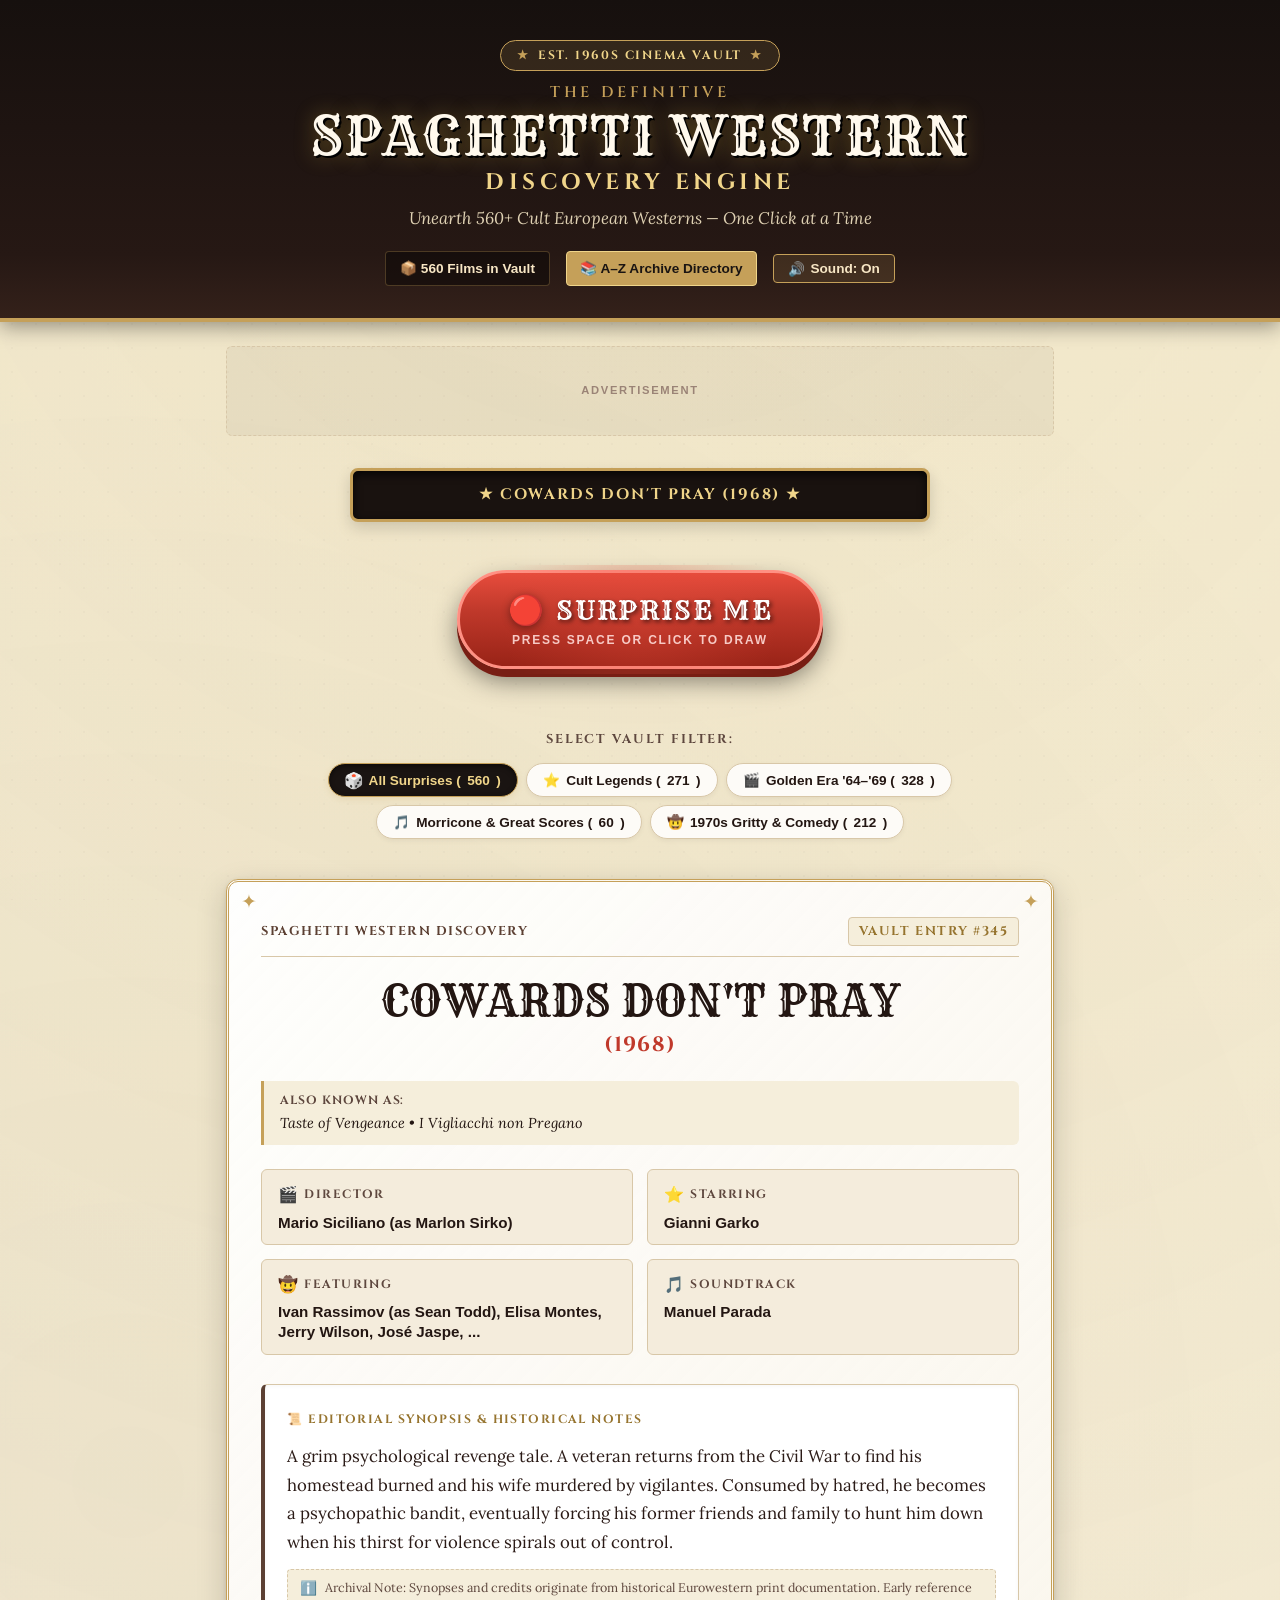
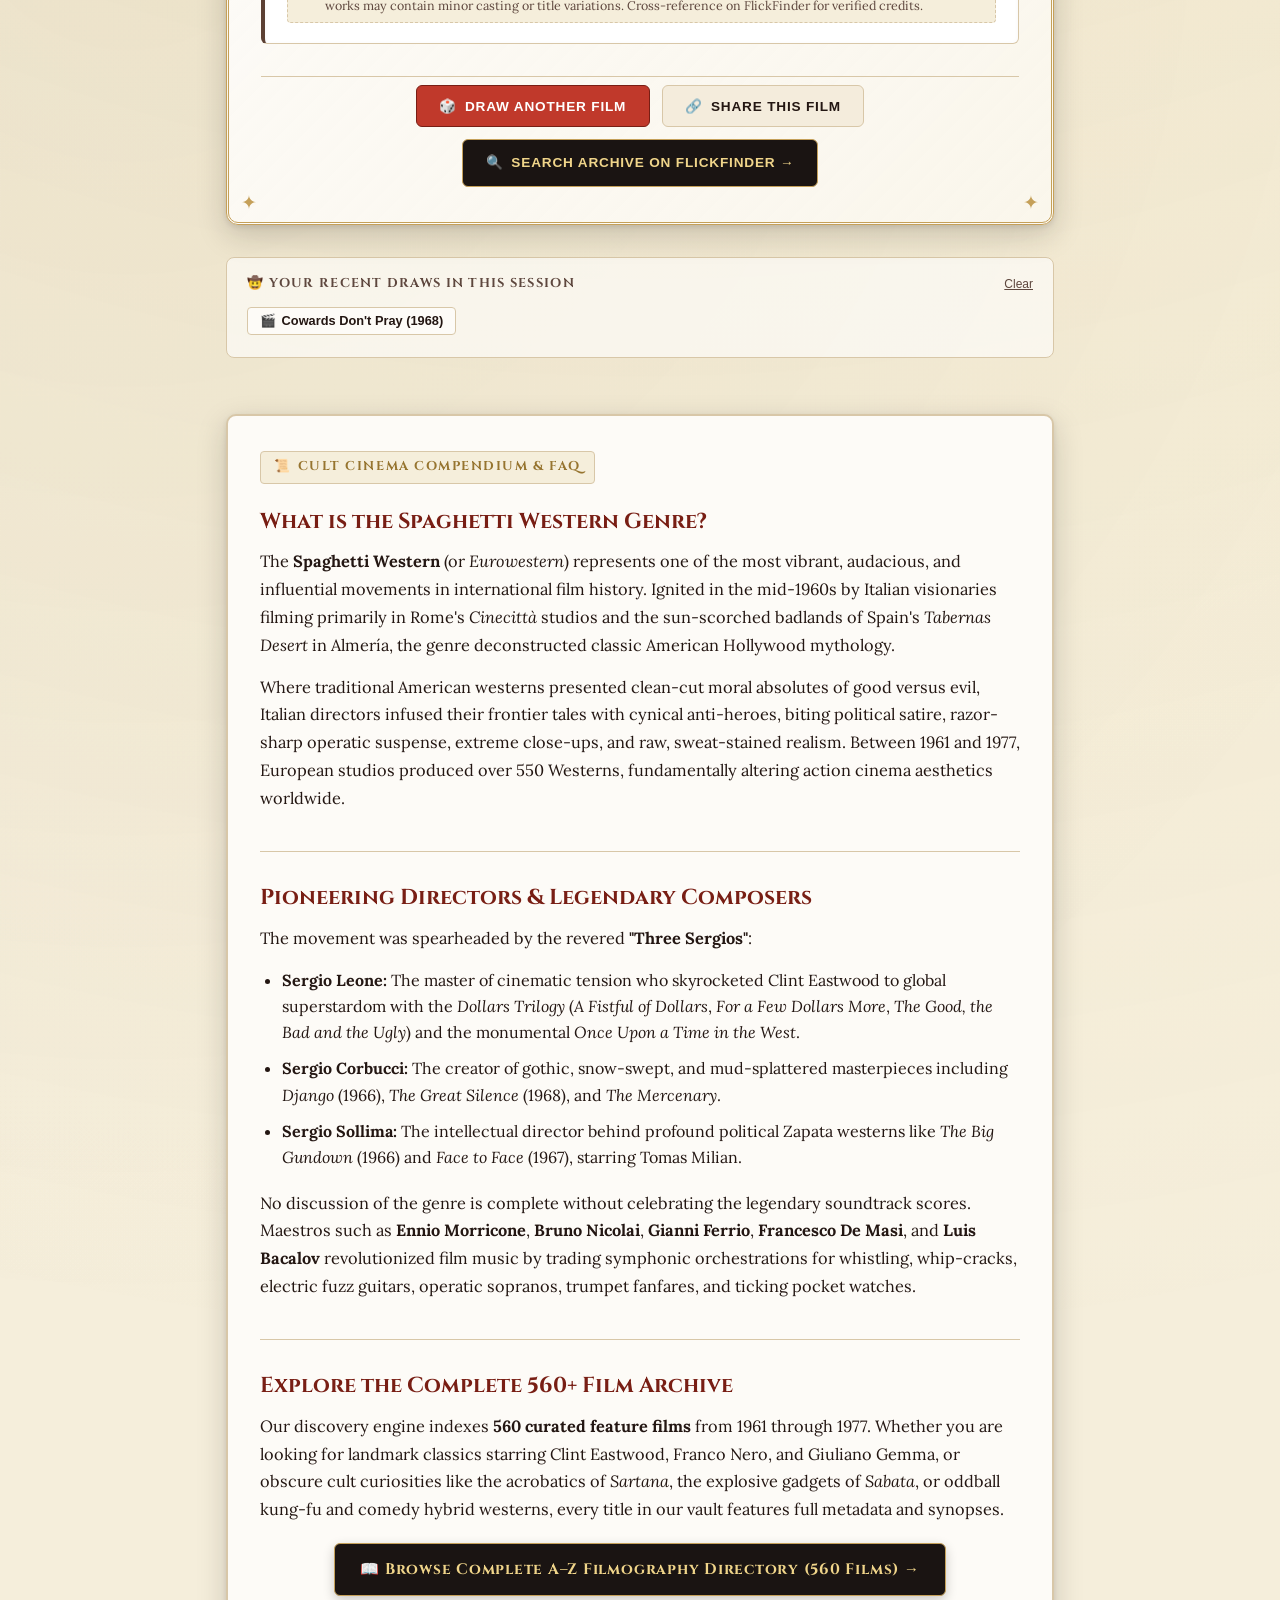
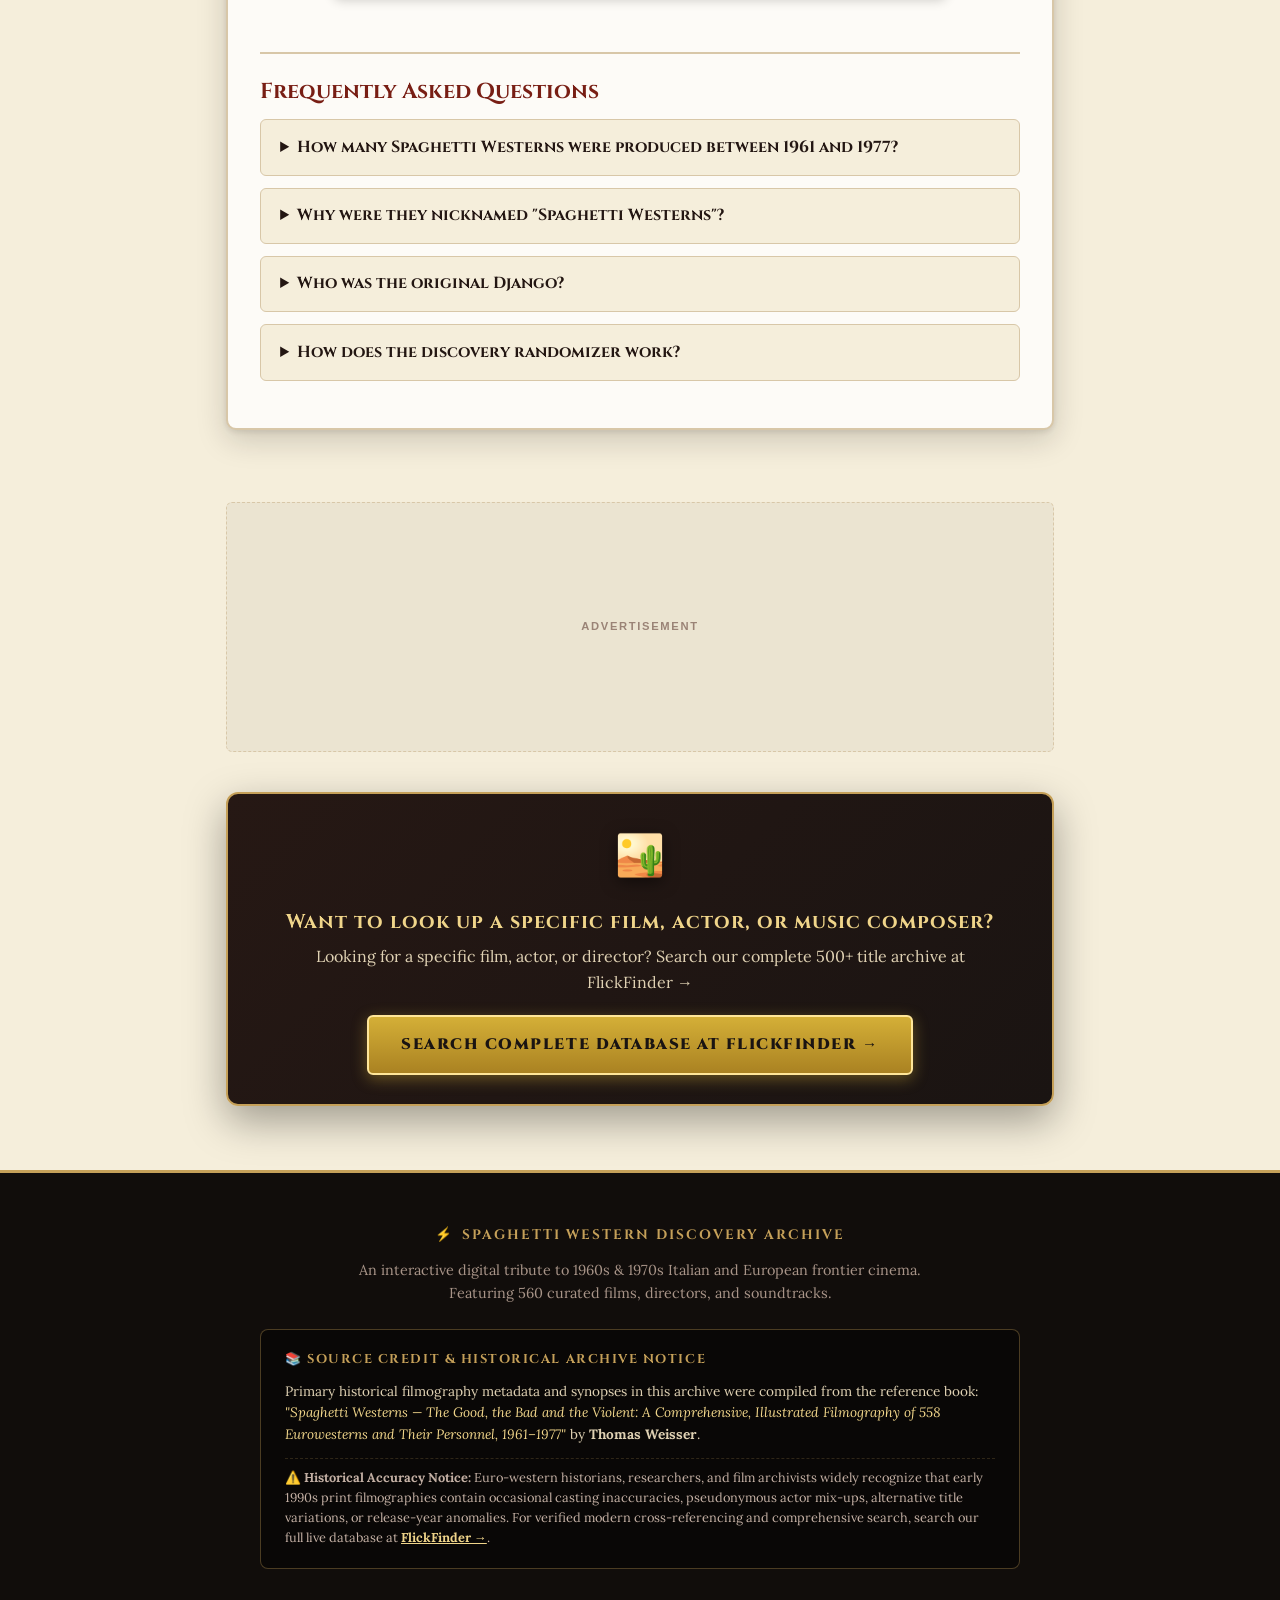
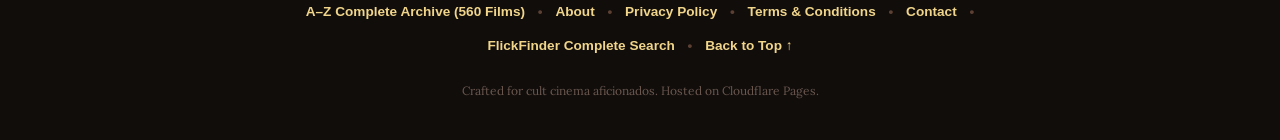
==== index.html @ 11b5a5cf "feat: add Google Analytics (G-N15805MXQL) to all HTML pages" ====
﻿<!DOCTYPE html>
<html lang="en">
<head>
  <!-- Google tag (gtag.js) -->
  <script async src="https://www.googletagmanager.com/gtag/js?id=G-N15805MXQL"></script>
  <script>
    window.dataLayer = window.dataLayer || [];
    function gtag(){dataLayer.push(arguments);}
    gtag('js', new Date());
    gtag('config', 'G-N15805MXQL');
  </script>
  <meta charset="UTF-8">
  <meta name="viewport" content="width=device-width, initial-scale=1.0">
  <title>Spaghetti Western Discovery — 560+ Cult Euro-Westerns (1961–1977)</title>
  <meta name="description" id="meta-desc" content="Discover 560+ cult Spaghetti Westerns with our instant randomizer slot machine. Unearth rare Italian and European frontier cinema gems from the 1960s and 70s.">
  <meta name="keywords" content="Spaghetti Western, Italian Western, Sergio Leone, Ennio Morricone, Franco Nero, Giuliano Gemma, Euro Westerns, Cult Cinema, Film Discovery, Clint Eastwood, Western Movie Randomizer">
  <meta name="theme-color" content="#1a1412">
  <link rel="canonical" id="meta-canonical" href="https://spaghetti-westerns.softcoverbooks.co.za/">

  <!-- OpenGraph / Facebook -->
  <meta property="og:type" content="website">
  <meta property="og:url" id="og-url" content="https://spaghetti-westerns.softcoverbooks.co.za/">
  <meta property="og:title" id="og-title" content="Spaghetti Western Discovery — 560+ Cult Euro-Westerns">
  <meta property="og:description" id="og-desc" content="Unearth 560+ Cult European Westerns — One Click at a Time. Instant discovery slot machine for 1960s and 70s Italian frontier cinema.">
  <meta property="og:image" content="https://spaghetti-westerns.softcoverbooks.co.za/1.jpg">

  <!-- Twitter Card -->
  <meta name="twitter:card" content="summary_large_image">
  <meta name="twitter:title" id="tw-title" content="Spaghetti Western Discovery — 560+ Cult Euro-Westerns">
  <meta name="twitter:description" id="tw-desc" content="Unearth 560+ Cult European Westerns — One Click at a Time. Instant discovery slot machine for 1960s and 70s Italian frontier cinema.">
  <meta name="twitter:image" content="https://spaghetti-westerns.softcoverbooks.co.za/1.jpg">

  <!-- Google Fonts Preconnect & Optimized Loading -->
  <link rel="preconnect" href="https://fonts.googleapis.com">
  <link rel="preconnect" href="https://fonts.gstatic.com" crossorigin>
  <link href="https://fonts.googleapis.com/css2?family=Cinzel:wght@600;700;900&family=Lora:ital,wght@0,400;0,600;1,400&family=Rye&display=swap" rel="stylesheet">

  <link rel="stylesheet" href="style.css">

  <!-- Schema.org WebSite & WebApplication Structured Data -->
  <script type="application/ld+json">
  {
    "@context": "https://schema.org",
    "@graph": [
      {
        "@type": "WebSite",
        "@id": "https://spaghetti-westerns.softcoverbooks.co.za/#website",
        "url": "https://spaghetti-westerns.softcoverbooks.co.za/",
        "name": "Spaghetti Western Discovery",
        "description": "The definitive interactive discovery engine and filmography for 560+ European Spaghetti Western films produced between 1961 and 1977.",
        "inLanguage": "en-US"
      },
      {
        "@type": "WebApplication",
        "@id": "https://spaghetti-westerns.softcoverbooks.co.za/#webapp",
        "name": "Spaghetti Western Discovery Engine",
        "url": "https://spaghetti-westerns.softcoverbooks.co.za/",
        "applicationCategory": "EntertainmentApplication",
        "operatingSystem": "All",
        "description": "Random film discovery engine for 560+ Italian and European Spaghetti Westerns with full metadata, trivia, and deep-linking."
      },
      {
        "@type": "FAQPage",
        "@id": "https://spaghetti-westerns.softcoverbooks.co.za/#faq",
        "mainEntity": [
          {
            "@type": "Question",
            "name": "What is the Spaghetti Western film genre?",
            "acceptedAnswer": {
              "@type": "Answer",
              "text": "The Spaghetti Western is a broad subgenre of Western films that emerged in the mid-1960s, predominantly produced and directed by Italian filmmakers and often co-produced with Spain, West Germany, and France. Filmed in locations like the Tabernas Desert in Almería, Spain, and Rome's Cinecittà studios, they are known for operatic violence, moral ambiguity, cynical anti-heroes, extreme close-ups, and iconic musical scores by composers such as Ennio Morricone."
            }
          },
          {
            "@type": "Question",
            "name": "How many Spaghetti Westerns were made between 1961 and 1977?",
            "acceptedAnswer": {
              "@type": "Answer",
              "text": "Over 550 feature-length European Westerns were produced during the golden era between 1961 and the late 1970s. Our archive meticulously indexes 560 of these cult titles with release years, alternative international titles, directors, lead stars, and soundtrack composers."
            }
          },
          {
            "@type": "Question",
            "name": "Who was the original Django?",
            "acceptedAnswer": {
              "@type": "Answer",
              "text": "The original Django was portrayed by Italian actor Franco Nero in Sergio Corbucci's landmark 1966 film 'Django'. The character became an international sensation, inspiring over 30 unofficial sequels and imitators throughout European cinema."
            }
          },
          {
            "@type": "Question",
            "name": "How does the Spaghetti Western discovery randomizer work?",
            "acceptedAnswer": {
              "@type": "Answer",
              "text": "Clicking the 'Surprise Me' button triggers a fast client-side slot-machine randomizer that selects a film from our curated 560-title database. Every draw updates the URL with a unique parameter (e.g., ?film=django-1966) allowing users to bookmark, share, and deep-link directly to any film."
            }
          }
        ]
      }
    ]
  }
  </script>

  <!-- Dynamic Movie Schema Placeholder -->
  <script type="application/ld+json" id="movie-schema">
  {
    "@context": "https://schema.org",
    "@type": "Movie",
    "name": "Spaghetti Western Discovery",
    "description": "Random film discovery engine for 560+ Italian and European Spaghetti Westerns."
  }
  </script>
</head>
<body>
  <div class="dust-overlay" aria-hidden="true"></div>

  <!-- Header Container -->
  <header class="site-header">
    <div class="header-inner">
      <div class="header-badge">
        <span class="badge-star">★</span>
        <span class="badge-text">EST. 1960s CINEMA VAULT</span>
        <span class="badge-star">★</span>
      </div>
      <h1 class="site-title">
        <span class="title-sub">THE DEFINITIVE</span>
        <span class="title-main">SPAGHETTI WESTERN</span>
        <span class="title-accent">DISCOVERY ENGINE</span>
      </h1>
      <p class="site-tagline">Unearth 560+ Cult European Westerns — One Click at a Time</p>
      
      <div class="header-controls">
        <span class="vault-counter" id="vault-count-badge">📦 560 Films in Vault</span>
        <a href="archive.html" class="header-archive-link" title="Browse full A-Z directory">📚 A–Z Archive Directory</a>
        <button type="button" class="sound-toggle-btn" id="sound-btn" aria-label="Toggle sound effects">
          <span id="sound-icon">🔊</span> <span id="sound-text">Sound: On</span>
        </button>
      </div>
    </div>
  </header>

  <!-- Top Ad Slot (CLS Protected) -->
  <div class="ad-slot-container" id="ad-top-container">
    <div class="ad-placeholder" id="ad-top-slot" aria-label="Advertisement Banner">
      <span class="ad-label">ADVERTISEMENT</span>
      <!-- Google AdSense code can be placed here -->
    </div>
  </div>

  <main class="main-content" id="main-app">
    <!-- Centerpiece Draw Machine -->
    <section class="draw-centerpiece" aria-labelledby="draw-heading">
      <h2 id="draw-heading" class="sr-only">Draw a Random Spaghetti Western</h2>

      <div class="slot-machine-hud">
        <div class="hud-ticker-window" id="hud-ticker">
          <div class="ticker-content" id="ticker-text">READY FOR YOUR NEXT DRAW</div>
        </div>
      </div>

      <div class="button-stage">
        <button type="button" class="btn-surprise-me" id="draw-btn" aria-label="Draw a random spaghetti western film">
          <span class="btn-glow" aria-hidden="true"></span>
          <span class="btn-inner">
            <span class="btn-icon">🔴</span>
            <span class="btn-text">SURPRISE ME</span>
          </span>
          <span class="btn-subtext">Press SPACE or Click to Draw</span>
        </button>
      </div>

      <!-- Filter Pills -->
      <div class="filters-container" role="radiogroup" aria-label="Discovery Filters">
        <span class="filters-label">SELECT VAULT FILTER:</span>
        <div class="filter-pills">
          <button type="button" class="filter-pill active" data-filter="all" role="radio" aria-checked="true">
            <span class="pill-icon">🎲</span> All Surprises (<span id="count-all">560</span>)
          </button>
          <button type="button" class="filter-pill" data-filter="cult_icons" role="radio" aria-checked="false">
            <span class="pill-icon">⭐</span> Cult Legends (<span id="count-cult">210</span>)
          </button>
          <button type="button" class="filter-pill" data-filter="golden_era" role="radio" aria-checked="false">
            <span class="pill-icon">🎬</span> Golden Era '64–'69 (<span id="count-golden">340</span>)
          </button>
          <button type="button" class="filter-pill" data-filter="morricone" role="radio" aria-checked="false">
            <span class="pill-icon">🎵</span> Morricone &amp; Great Scores (<span id="count-music">85</span>)
          </button>
          <button type="button" class="filter-pill" data-filter="seventies" role="radio" aria-checked="false">
            <span class="pill-icon">🤠</span> 1970s Gritty &amp; Comedy (<span id="count-seventies">210</span>)
          </button>
        </div>
      </div>
    </section>

    <!-- Film Result Card Display -->
    <section class="result-section" id="result-section" aria-live="polite">
      <article class="western-card" id="film-card">
        <!-- Card Corner Flourishes -->
        <div class="card-ornament top-left" aria-hidden="true">✦</div>
        <div class="card-ornament top-right" aria-hidden="true">✦</div>
        <div class="card-ornament bottom-left" aria-hidden="true">✦</div>
        <div class="card-ornament bottom-right" aria-hidden="true">✦</div>

        <!-- Card Header Badge -->
        <div class="card-header-bar">
          <span class="card-tag">SPAGHETTI WESTERN DISCOVERY</span>
          <span class="card-film-number" id="film-vault-number">VAULT ENTRY #---</span>
        </div>

        <!-- Title & Year -->
        <div class="card-title-block">
          <h3 class="film-title" id="film-title">Loading Vault Title...</h3>
          <span class="film-year" id="film-year">(----)</span>
        </div>

        <!-- Alternative Titles -->
        <div class="alt-titles-wrapper" id="alt-titles-box">
          <span class="alt-titles-label">Also Known As:</span>
          <p class="alt-titles-text" id="film-alt-titles">—</p>
        </div>

        <!-- Key Personnel 4-Box Grid -->
        <div class="personnel-grid">
          <div class="personnel-card">
            <div class="personnel-header">
              <span class="personnel-icon">🎬</span>
              <span class="personnel-role">DIRECTOR</span>
            </div>
            <div class="personnel-name" id="film-director">—</div>
          </div>

          <div class="personnel-card">
            <div class="personnel-header">
              <span class="personnel-icon">⭐</span>
              <span class="personnel-role">STARRING</span>
            </div>
            <div class="personnel-name" id="film-star">—</div>
          </div>

          <div class="personnel-card">
            <div class="personnel-header">
              <span class="personnel-icon">🤠</span>
              <span class="personnel-role">FEATURING</span>
            </div>
            <div class="personnel-name" id="film-costars">—</div>
          </div>

          <div class="personnel-card">
            <div class="personnel-header">
              <span class="personnel-icon">🎵</span>
              <span class="personnel-role">SOUNDTRACK</span>
            </div>
            <div class="personnel-name" id="film-music">—</div>
          </div>
        </div>

        <!-- Editorial Synopsis Box -->
        <div class="synopsis-box">
          <div class="synopsis-header">
            <span class="synopsis-badge">📜 EDITORIAL SYNOPSIS &amp; HISTORICAL NOTES</span>
          </div>
          <p class="synopsis-content" id="film-synopsis">
            Click the red "Surprise Me" button above or press Space to randomly select and review a Spaghetti Western from our 560+ title archive.
          </p>
          <div class="synopsis-disclaimer">
            <span class="disclaimer-icon">ℹ️</span>
            <span class="disclaimer-text">Archival Note: Synopses and credits originate from historical Eurowestern print documentation. Early reference works may contain minor casting or title variations. Cross-reference on FlickFinder for verified credits.</span>
          </div>
        </div>

        <!-- Card Actions -->
        <div class="card-actions">
          <button type="button" class="btn-card-action btn-draw-again" id="card-draw-btn">
            <span>🎲</span> DRAW ANOTHER FILM
          </button>
          <button type="button" class="btn-card-action btn-share" id="share-btn">
            <span>🔗</span> SHARE THIS FILM
          </button>
          <a href="https://flickfuture.com/flickfinder" target="_blank" rel="noopener noreferrer" class="btn-card-action btn-search-more" id="flickfinder-card-link">
            <span>🔍</span> SEARCH ARCHIVE ON FLICKFINDER →
          </a>
        </div>
      </article>
    </section>

    <!-- Recent Session Draws History Drawer -->
    <section class="recent-draws-section" id="recent-section">
      <div class="recent-header">
        <h4 class="recent-title">🤠 YOUR RECENT DRAWS IN THIS SESSION</h4>
        <button type="button" class="recent-clear-btn" id="clear-history-btn" title="Clear history">Clear</button>
      </div>
      <div class="recent-scroll-container" id="recent-list">
        <p class="recent-empty">Your drawn films will appear here for quick reference.</p>
      </div>
    </section>

    <!-- Editorial & Educational Deep-Dive Section (AdSense & SEO Rich Content) -->
    <section class="editorial-faq-section" id="editorial-guide">
      <div class="editorial-badge">
        <span>📜</span> CULT CINEMA COMPENDIUM &amp; FAQ
      </div>

      <article class="editorial-block">
        <h2 class="editorial-heading">What is the Spaghetti Western Genre?</h2>
        <p class="editorial-paragraph">
          The <strong>Spaghetti Western</strong> (or <em>Eurowestern</em>) represents one of the most vibrant, audacious, and influential movements in international film history. Ignited in the mid-1960s by Italian visionaries filming primarily in Rome's <em>Cinecittà</em> studios and the sun-scorched badlands of Spain's <em>Tabernas Desert</em> in Almería, the genre deconstructed classic American Hollywood mythology.
        </p>
        <p class="editorial-paragraph">
          Where traditional American westerns presented clean-cut moral absolutes of good versus evil, Italian directors infused their frontier tales with cynical anti-heroes, biting political satire, razor-sharp operatic suspense, extreme close-ups, and raw, sweat-stained realism. Between 1961 and 1977, European studios produced over 550 Westerns, fundamentally altering action cinema aesthetics worldwide.
        </p>
      </article>

      <article class="editorial-block">
        <h2 class="editorial-heading">Pioneering Directors &amp; Legendary Composers</h2>
        <p class="editorial-paragraph">
          The movement was spearheaded by the revered <strong>"Three Sergios"</strong>:
        </p>
        <ul class="editorial-list">
          <li><strong>Sergio Leone:</strong> The master of cinematic tension who skyrocketed Clint Eastwood to global superstardom with the <em>Dollars Trilogy</em> (<em>A Fistful of Dollars</em>, <em>For a Few Dollars More</em>, <em>The Good, the Bad and the Ugly</em>) and the monumental <em>Once Upon a Time in the West</em>.</li>
          <li><strong>Sergio Corbucci:</strong> The creator of gothic, snow-swept, and mud-splattered masterpieces including <em>Django</em> (1966), <em>The Great Silence</em> (1968), and <em>The Mercenary</em>.</li>
          <li><strong>Sergio Sollima:</strong> The intellectual director behind profound political Zapata westerns like <em>The Big Gundown</em> (1966) and <em>Face to Face</em> (1967), starring Tomas Milian.</li>
        </ul>
        <p class="editorial-paragraph">
          No discussion of the genre is complete without celebrating the legendary soundtrack scores. Maestros such as <strong>Ennio Morricone</strong>, <strong>Bruno Nicolai</strong>, <strong>Gianni Ferrio</strong>, <strong>Francesco De Masi</strong>, and <strong>Luis Bacalov</strong> revolutionized film music by trading symphonic orchestrations for whistling, whip-cracks, electric fuzz guitars, operatic sopranos, trumpet fanfares, and ticking pocket watches.
        </p>
      </article>

      <article class="editorial-block">
        <h2 class="editorial-heading">Explore the Complete 560+ Film Archive</h2>
        <p class="editorial-paragraph">
          Our discovery engine indexes <strong>560 curated feature films</strong> from 1961 through 1977. Whether you are looking for landmark classics starring Clint Eastwood, Franco Nero, and Giuliano Gemma, or obscure cult curiosities like the acrobatics of <em>Sartana</em>, the explosive gadgets of <em>Sabata</em>, or oddball kung-fu and comedy hybrid westerns, every title in our vault features full metadata and synopses.
        </p>
        <div class="editorial-cta-box">
          <a href="archive.html" class="editorial-archive-btn">
            📖 Browse Complete A–Z Filmography Directory (560 Films) →
          </a>
        </div>
      </article>

      <!-- Frequently Asked Questions Accordion -->
      <section class="faq-container">
        <h2 class="editorial-heading">Frequently Asked Questions</h2>
        
        <details class="faq-item">
          <summary class="faq-question">How many Spaghetti Westerns were produced between 1961 and 1977?</summary>
          <div class="faq-answer">
            <p>Historians estimate that over 550 European Westerns were produced during the peak boom years. Our database indexes 560 documented titles, covering Italian, Spanish, West German (Karl May series), and French co-productions.</p>
          </div>
        </details>

        <details class="faq-item">
          <summary class="faq-question">Why were they nicknamed "Spaghetti Westerns"?</summary>
          <div class="faq-answer">
            <p>The label was originally coined by American and British film critics in the mid-1960s to describe Westerns financed by Italian production companies and directed by Italian filmmakers. While initially used somewhat pejoratively, it quickly became an affectionate badge of honor denoting high style, unforgettable music, and thrilling frontier action.</p>
          </div>
        </details>

        <details class="faq-item">
          <summary class="faq-question">Who was the original Django?</summary>
          <div class="faq-answer">
            <p>The iconic character of Django was created by director Sergio Corbucci and portrayed by Franco Nero in the classic 1966 film <em>Django</em>. The character's coffin-dragging mystique was so popular that European distributors retitled dozens of unrelated films with 'Django' in the title to capitalize on its box-office success.</p>
          </div>
        </details>

        <details class="faq-item">
          <summary class="faq-question">How does the discovery randomizer work?</summary>
          <div class="faq-answer">
            <p>The "Surprise Me" engine randomly draws from our 560-film vault, complete with filter options for Cult Legends, the Golden Era (1964–1969), Ennio Morricone scores, and 1970s gritty titles. Each draw dynamically updates your browser URL with a unique parameter (e.g., <code>?film=the-big-gundown-1966</code>), enabling permanent bookmarking and direct sharing.</p>
          </div>
        </details>
      </section>
    </section>
  </main>

  <!-- Bottom Ad Slot (CLS Protected) -->
  <div class="ad-slot-container" id="ad-bottom-container">
    <div class="ad-placeholder" id="ad-bottom-slot" aria-label="Advertisement Banner">
      <span class="ad-label">ADVERTISEMENT</span>
      <!-- Google AdSense banner code can be placed here -->
    </div>
  </div>

  <!-- Traffic Funnel Callout Card -->
  <section class="funnel-banner-wrapper">
    <div class="funnel-banner">
      <div class="funnel-icon">🏜️</div>
      <div class="funnel-text">
        <h3 class="funnel-title">Want to look up a specific film, actor, or music composer?</h3>
        <p class="funnel-description">
          Looking for a specific film, actor, or director? Search our complete 500+ title archive at FlickFinder →
        </p>
      </div>
      <a href="https://flickfuture.com/flickfinder" target="_blank" rel="noopener noreferrer" class="funnel-btn">
        SEARCH COMPLETE DATABASE AT FLICKFINDER →
      </a>
    </div>
  </section>

  <!-- Site Footer -->
  <footer class="site-footer">
    <div class="footer-inner">
      <div class="footer-badge">
        <span class="seal-icon">⚡</span>
        <span class="seal-text">SPAGHETTI WESTERN DISCOVERY ARCHIVE</span>
      </div>
      <p class="footer-copy">
        An interactive digital tribute to 1960s &amp; 1970s Italian and European frontier cinema. Featuring 560 curated films, directors, and soundtracks.
      </p>

      <!-- Source Credit & Historical Disclaimer Box -->
      <div class="footer-attribution-box">
        <h5 class="attribution-title">📚 SOURCE CREDIT &amp; HISTORICAL ARCHIVE NOTICE</h5>
        <p class="attribution-text">
          Primary historical filmography metadata and synopses in this archive were compiled from the reference book:
          <br>
          <em class="book-title">"Spaghetti Westerns — The Good, the Bad and the Violent: A Comprehensive, Illustrated Filmography of 558 Eurowesterns and Their Personnel, 1961–1977"</em> by <strong>Thomas Weisser</strong>.
        </p>
        <p class="attribution-disclaimer">
          ⚠️ <strong>Historical Accuracy Notice:</strong> Euro-western historians, researchers, and film archivists widely recognize that early 1990s print filmographies contain occasional casting inaccuracies, pseudonymous actor mix-ups, alternative title variations, or release-year anomalies. For verified modern cross-referencing and comprehensive search, search our full live database at <a href="https://flickfuture.com/flickfinder" target="_blank" rel="noopener noreferrer">FlickFinder →</a>.
        </p>
      </div>

      <div class="footer-links">
        <a href="archive.html">A–Z Complete Archive (560 Films)</a>
        <span class="divider">•</span>
        <a href="about.html">About</a>
        <span class="divider">•</span>
        <a href="privacy.html">Privacy Policy</a>
        <span class="divider">•</span>
        <a href="terms.html">Terms &amp; Conditions</a>
        <span class="divider">•</span>
        <a href="contact.html">Contact</a>
        <span class="divider">•</span>
        <a href="https://flickfuture.com/flickfinder" target="_blank" rel="noopener noreferrer">FlickFinder Complete Search</a>
        <span class="divider">•</span>
        <a href="#main-app">Back to Top ↑</a>
      </div>
      <p class="footer-subcopy">
        Crafted for cult cinema aficionados. Hosted on Cloudflare Pages.
      </p>
    </div>
  </footer>

  <!-- Toast Notification -->
  <div class="toast-notification" id="toast" role="status" aria-live="polite">
    <span class="toast-icon">📋</span>
    <span class="toast-message" id="toast-text">Film link copied to clipboard!</span>
  </div>

  <script src="app.js" defer></script>
</body>
</html>
---- style.css ----
/* ==========================================================================
   SPAGHETTI WESTERN DISCOVERY — AUTHENTIC 1960s CINEMATIC STYLESHEET
   Target: Cloudflare Pages / Jamstack (100/100 Lighthouse Performance)
   ========================================================================== */

:root {
  /* Color Palette: Sun-bleached Sand, Worn Leather, Antique Gold, Crimson Red */
  --bg-sand: #f5eedb;
  --bg-sand-dark: #e8dcbf;
  --bg-card: #fdfbf7;
  --bg-card-alt: #f4ecdc;
  --bg-dark-wood: #1a1412;
  --bg-leather: #3b2219;
  
  --text-main: #231612;
  --text-muted: #5e473e;
  --text-light: #f5eedb;
  --text-gold: #d4af37;

  --accent-gold: #c5a059;
  --accent-gold-dark: #96742f;
  --accent-gold-light: #f0d58a;
  
  --accent-red: #c0392b;
  --accent-red-hover: #e74c3c;
  --accent-red-dark: #781e14;
  --accent-red-glow: rgba(231, 76, 60, 0.4);

  --border-gold: #c5a059;
  --border-leather: #5c4033;
  --border-soft: #d8c7a8;

  /* Typography */
  --font-western: 'Rye', 'Cinzel', serif;
  --font-display: 'Cinzel', Georgia, serif;
  --font-body: 'Lora', Georgia, 'Times New Roman', serif;
  --font-sans: -apple-system, BlinkMacSystemFont, 'Segoe UI', Roboto, Helvetica, Arial, sans-serif;

  /* Elevation Shadows */
  --shadow-card: 0 10px 30px rgba(26, 20, 18, 0.18), 0 2px 6px rgba(26, 20, 18, 0.1);
  --shadow-deep: 0 15px 40px rgba(0, 0, 0, 0.35);
  --shadow-btn: 0 8px 0 var(--accent-red-dark), 0 12px 25px rgba(0, 0, 0, 0.45);
  --shadow-btn-active: 0 2px 0 var(--accent-red-dark), 0 4px 10px rgba(0, 0, 0, 0.3);

  /* Transitions */
  --transition-fast: 0.15s ease;
  --transition-normal: 0.3s cubic-bezier(0.2, 0.8, 0.2, 1);
  --transition-spring: 0.4s cubic-bezier(0.175, 0.885, 0.32, 1.275);
}

/* Reset & Box Sizing */
*, *::before, *::after {
  box-sizing: border-box;
  margin: 0;
  padding: 0;
}

html {
  font-size: 16px;
  scroll-behavior: smooth;
  background-color: var(--bg-dark-wood);
}

body {
  font-family: var(--font-body);
  color: var(--text-main);
  background-color: var(--bg-sand);
  background-image: 
    radial-gradient(circle at 50% 0%, rgba(212, 175, 55, 0.12) 0%, transparent 60%),
    radial-gradient(circle at 10% 30%, rgba(92, 64, 51, 0.05) 0%, transparent 40%),
    linear-gradient(to bottom, #ede1c7 0%, #f5eedb 250px, #f5eedb 100%);
  min-height: 100vh;
  line-height: 1.6;
  position: relative;
  overflow-x: hidden;
  -webkit-font-smoothing: antialiased;
}

/* Atmospheric Dust & Grain Texture Overlay */
.dust-overlay {
  position: fixed;
  top: 0;
  left: 0;
  width: 100%;
  height: 100%;
  pointer-events: none;
  background-image: radial-gradient(rgba(0,0,0,0.03) 1px, transparent 0);
  background-size: 24px 24px;
  opacity: 0.6;
  z-index: 1;
}

/* Screen Reader Utility */
.sr-only {
  position: absolute;
  width: 1px;
  height: 1px;
  padding: 0;
  margin: -1px;
  overflow: hidden;
  clip: rect(0, 0, 0, 0);
  border: 0;
}

/* ==========================================================================
   HEADER SECTION
   ========================================================================== */
.site-header {
  position: relative;
  background: linear-gradient(180deg, #16100e 0%, #261814 80%, #34211a 100%);
  color: var(--text-light);
  padding: 2.5rem 1rem 2rem;
  text-align: center;
  border-bottom: 4px solid var(--accent-gold);
  box-shadow: 0 4px 20px rgba(0, 0, 0, 0.4);
  z-index: 2;
}

.header-inner {
  max-width: 860px;
  margin: 0 auto;
  position: relative;
}

.header-badge {
  display: inline-flex;
  align-items: center;
  gap: 0.5rem;
  background: rgba(197, 160, 89, 0.15);
  border: 1px solid var(--accent-gold);
  padding: 0.3rem 1rem;
  border-radius: 999px;
  font-family: var(--font-display);
  font-size: 0.75rem;
  font-weight: 700;
  letter-spacing: 0.15em;
  color: var(--accent-gold-light);
  margin-bottom: 0.8rem;
  text-transform: uppercase;
}

.badge-star {
  color: var(--accent-gold);
}

.site-title {
  margin-bottom: 0.6rem;
  text-transform: uppercase;
  letter-spacing: 0.04em;
  line-height: 1.15;
}

.title-sub {
  display: block;
  font-family: var(--font-display);
  font-size: 0.95rem;
  font-weight: 600;
  letter-spacing: 0.25em;
  color: var(--accent-gold);
  margin-bottom: 0.2rem;
}

.title-main {
  display: block;
  font-family: var(--font-western);
  font-size: clamp(2rem, 6vw, 3.4rem);
  font-weight: 400;
  color: #fff9ed;
  text-shadow: 2px 2px 0 #000, 0 0 20px rgba(212, 175, 55, 0.4);
}

.title-accent {
  display: block;
  font-family: var(--font-display);
  font-size: clamp(1rem, 3vw, 1.4rem);
  font-weight: 700;
  letter-spacing: 0.2em;
  color: var(--accent-gold-light);
  margin-top: 0.2rem;
}

.site-tagline {
  font-family: var(--font-body);
  font-style: italic;
  font-size: 1.05rem;
  color: #dfd1b3;
  max-width: 620px;
  margin: 0.5rem auto 1.2rem;
}

.header-controls {
  display: flex;
  justify-content: center;
  align-items: center;
  flex-wrap: wrap;
  gap: 1rem;
  margin-top: 0.8rem;
}

.vault-counter {
  font-family: var(--font-sans);
  font-size: 0.85rem;
  font-weight: 600;
  color: #f7e6c4;
  background: rgba(0, 0, 0, 0.4);
  padding: 0.35rem 0.85rem;
  border-radius: 4px;
  border: 1px solid rgba(197, 160, 89, 0.3);
}

.sound-toggle-btn {
  background: rgba(197, 160, 89, 0.15);
  border: 1px solid var(--accent-gold);
  color: #f7e6c4;
  font-family: var(--font-sans);
  font-size: 0.85rem;
  font-weight: 600;
  padding: 0.35rem 0.85rem;
  border-radius: 4px;
  cursor: pointer;
  transition: all var(--transition-fast);
  display: inline-flex;
  align-items: center;
  gap: 0.35rem;
}

.sound-toggle-btn:hover {
  background: rgba(197, 160, 89, 0.3);
  color: #fff;
  border-color: var(--accent-gold-light);
}

/* ==========================================================================
   AD CONTAINERS (CLS PROTECTED)
   ========================================================================== */
.ad-slot-container {
  max-width: 860px;
  margin: 1.5rem auto 0;
  padding: 0 1rem;
  position: relative;
  z-index: 2;
}

.ad-placeholder {
  min-height: 90px;
  background: rgba(92, 64, 51, 0.06);
  border: 1px dashed var(--border-soft);
  border-radius: 6px;
  display: flex;
  align-items: center;
  justify-content: center;
  position: relative;
  overflow: hidden;
  contain: layout;
}

.ad-label {
  font-family: var(--font-sans);
  font-size: 0.7rem;
  letter-spacing: 0.15em;
  color: #9a8376;
  font-weight: 600;
}

#ad-bottom-slot {
  min-height: 250px;
}

/* ==========================================================================
   MAIN CONTENT & CENTERPIECE
   ========================================================================== */
.main-content {
  max-width: 860px;
  margin: 0 auto;
  padding: 2rem 1rem 3rem;
  position: relative;
  z-index: 2;
}

.draw-centerpiece {
  text-align: center;
  margin-bottom: 2.5rem;
}

/* Mechanical Slot Machine HUD Ticker */
.slot-machine-hud {
  max-width: 580px;
  margin: 0 auto 1.5rem;
  background: #19120f;
  border: 3px solid var(--accent-gold);
  border-radius: 8px;
  padding: 0.5rem 1rem;
  box-shadow: inset 0 3px 10px rgba(0, 0, 0, 0.8), 0 6px 15px rgba(0, 0, 0, 0.15);
}

.hud-ticker-window {
  overflow: hidden;
  height: 2rem;
  display: flex;
  align-items: center;
  justify-content: center;
}

.ticker-content {
  font-family: var(--font-display);
  font-size: 0.95rem;
  font-weight: 700;
  letter-spacing: 0.12em;
  color: var(--accent-gold-light);
  text-transform: uppercase;
  white-space: nowrap;
  transition: transform 0.1s ease-out;
}

.ticker-content.spinning {
  color: #ffde7a;
  text-shadow: 0 0 10px rgba(255, 222, 122, 0.8);
  animation: ticker-glitch 0.08s infinite linear alternate;
}

@keyframes ticker-glitch {
  0% { transform: translateY(-2px); }
  100% { transform: translateY(2px); }
}

/* The Grand 3D Red "Surprise Me" Button */
.button-stage {
  margin: 1.5rem 0 2rem;
  position: relative;
  display: inline-block;
}

.btn-surprise-me {
  position: relative;
  background: linear-gradient(180deg, #e74c3c 0%, #c0392b 40%, #992317 100%);
  color: #ffffff;
  border: 3px solid #ff9083;
  border-radius: 999px;
  padding: 1.2rem 3rem;
  cursor: pointer;
  box-shadow: var(--shadow-btn);
  transition: transform var(--transition-fast), box-shadow var(--transition-fast), background var(--transition-fast);
  outline: none;
  touch-action: manipulation;
  user-select: none;
  min-width: 300px;
}

.btn-glow {
  position: absolute;
  top: -8px;
  left: -8px;
  right: -8px;
  bottom: -8px;
  border-radius: 999px;
  background: radial-gradient(circle, var(--accent-red-glow) 0%, transparent 70%);
  opacity: 0.8;
  animation: pulse-beacon 2.4s infinite ease-in-out;
  pointer-events: none;
}

@keyframes pulse-beacon {
  0%, 100% { transform: scale(0.98); opacity: 0.5; }
  50% { transform: scale(1.05); opacity: 0.9; }
}

.btn-inner {
  display: flex;
  align-items: center;
  justify-content: center;
  gap: 0.8rem;
  position: relative;
  z-index: 2;
}

.btn-icon {
  font-size: 1.8rem;
  filter: drop-shadow(0 2px 4px rgba(0, 0, 0, 0.4));
  animation: rotate-dice 4s infinite ease-in-out;
}

@keyframes rotate-dice {
  0%, 100% { transform: rotate(0deg); }
  25% { transform: rotate(-10deg); }
  75% { transform: rotate(10deg); }
}

.btn-text {
  font-family: var(--font-western);
  font-size: 1.7rem;
  letter-spacing: 0.06em;
  text-shadow: 2px 2px 4px rgba(0, 0, 0, 0.6);
}

.btn-subtext {
  display: block;
  font-family: var(--font-sans);
  font-size: 0.75rem;
  font-weight: 700;
  letter-spacing: 0.15em;
  color: #ffdbd7;
  text-transform: uppercase;
  margin-top: 0.4rem;
  opacity: 0.9;
}

.btn-surprise-me:hover {
  background: linear-gradient(180deg, #ff5e4d 0%, #d63031 40%, #b32b1f 100%);
  transform: translateY(-2px);
  box-shadow: 0 10px 0 var(--accent-red-dark), 0 16px 30px rgba(0, 0, 0, 0.5);
}

.btn-surprise-me:active, .btn-surprise-me.pressed {
  transform: translateY(6px);
  box-shadow: var(--shadow-btn-active);
}

/* Filter Pills */
.filters-container {
  margin-top: 1.8rem;
}

.filters-label {
  display: block;
  font-family: var(--font-display);
  font-size: 0.8rem;
  font-weight: 700;
  letter-spacing: 0.15em;
  color: var(--text-muted);
  margin-bottom: 0.8rem;
}

.filter-pills {
  display: flex;
  flex-wrap: wrap;
  justify-content: center;
  gap: 0.5rem;
}

.filter-pill {
  background: var(--bg-card);
  border: 1.5px solid var(--border-soft);
  color: var(--text-main);
  padding: 0.5rem 1rem;
  border-radius: 999px;
  font-family: var(--font-sans);
  font-size: 0.85rem;
  font-weight: 600;
  cursor: pointer;
  transition: all var(--transition-fast);
  display: inline-flex;
  align-items: center;
  gap: 0.4rem;
  box-shadow: 0 2px 5px rgba(0, 0, 0, 0.05);
}

.filter-pill:hover {
  border-color: var(--accent-gold);
  background: #fff;
  transform: translateY(-1px);
}

.filter-pill.active {
  background: var(--bg-dark-wood);
  color: var(--accent-gold-light);
  border-color: var(--accent-gold);
  box-shadow: inset 0 2px 5px rgba(0,0,0,0.5), 0 2px 6px rgba(197, 160, 89, 0.2);
}

.filter-pill.active .pill-icon {
  transform: scale(1.15);
}

/* ==========================================================================
   RESULT CARD
   ========================================================================== */
.result-section {
  margin-top: 1.5rem;
}

.western-card {
  background: var(--bg-card);
  border: 3px double var(--accent-gold);
  border-radius: 12px;
  padding: 2.2rem 2rem;
  box-shadow: var(--shadow-card);
  position: relative;
  transition: opacity var(--transition-normal), transform var(--transition-normal);
  background-image: linear-gradient(135deg, rgba(255,255,255,0.7) 0%, rgba(245,238,219,0.4) 100%);
}

.western-card.fade-out {
  opacity: 0.2;
  transform: scale(0.98);
}

.western-card.fade-in {
  opacity: 1;
  transform: scale(1);
  animation: card-appear 0.4s cubic-bezier(0.16, 1, 0.3, 1);
}

@keyframes card-appear {
  0% {
    opacity: 0;
    transform: translateY(16px) scale(0.97);
  }
  100% {
    opacity: 1;
    transform: translateY(0) scale(1);
  }
}

/* Vintage Corner Flourishes */
.card-ornament {
  position: absolute;
  color: var(--accent-gold);
  font-size: 1.2rem;
  line-height: 1;
  pointer-events: none;
}

.card-ornament.top-left { top: 10px; left: 12px; }
.card-ornament.top-right { top: 10px; right: 12px; }
.card-ornament.bottom-left { bottom: 10px; left: 12px; }
.card-ornament.bottom-right { bottom: 10px; right: 12px; }

/* Card Header Bar */
.card-header-bar {
  display: flex;
  justify-content: space-between;
  align-items: center;
  border-bottom: 1px solid var(--border-soft);
  padding-bottom: 0.6rem;
  margin-bottom: 1.2rem;
  font-family: var(--font-display);
  font-size: 0.8rem;
  font-weight: 700;
  letter-spacing: 0.12em;
}

.card-tag {
  color: var(--border-leather);
}

.card-film-number {
  color: var(--accent-gold-dark);
  background: var(--bg-sand);
  padding: 0.2rem 0.6rem;
  border-radius: 4px;
  border: 1px solid var(--border-soft);
}

/* Card Title Block */
.card-title-block {
  text-align: center;
  margin-bottom: 1.2rem;
}

.film-title {
  font-family: var(--font-western);
  font-size: clamp(1.8rem, 5vw, 2.7rem);
  font-weight: 400;
  color: var(--text-main);
  line-height: 1.15;
  text-transform: uppercase;
  margin-bottom: 0.2rem;
}

.film-year {
  display: inline-block;
  font-family: var(--font-display);
  font-size: 1.3rem;
  font-weight: 700;
  color: var(--accent-red);
  letter-spacing: 0.05em;
}

/* Alternative Titles */
.alt-titles-wrapper {
  background: var(--bg-sand);
  border-left: 3px solid var(--accent-gold);
  padding: 0.6rem 1rem;
  border-radius: 0 6px 6px 0;
  margin-bottom: 1.5rem;
  font-size: 0.9rem;
}

.alt-titles-label {
  font-family: var(--font-display);
  font-weight: 700;
  font-size: 0.75rem;
  color: var(--text-muted);
  text-transform: uppercase;
  letter-spacing: 0.08em;
  display: block;
  margin-bottom: 0.15rem;
}

.alt-titles-text {
  font-style: italic;
  color: var(--text-main);
}

/* Key Personnel 4-Box Grid */
.personnel-grid {
  display: grid;
  grid-template-columns: repeat(2, 1fr);
  gap: 0.85rem;
  margin-bottom: 1.8rem;
}

.personnel-card {
  background: var(--bg-card-alt);
  border: 1px solid var(--border-soft);
  border-radius: 6px;
  padding: 0.75rem 1rem;
  transition: transform var(--transition-fast), border-color var(--transition-fast);
}

.personnel-card:hover {
  border-color: var(--accent-gold);
  transform: translateY(-2px);
}

.personnel-header {
  display: flex;
  align-items: center;
  gap: 0.4rem;
  margin-bottom: 0.3rem;
}

.personnel-icon {
  font-size: 1rem;
}

.personnel-role {
  font-family: var(--font-display);
  font-size: 0.75rem;
  font-weight: 700;
  letter-spacing: 0.12em;
  color: var(--text-muted);
}

.personnel-name {
  font-family: var(--font-sans);
  font-size: 0.95rem;
  font-weight: 700;
  color: var(--text-main);
  line-height: 1.3;
}

/* Editorial Synopsis Box */
.synopsis-box {
  background: #ffffff;
  border: 1px solid var(--border-soft);
  border-left: 4px solid var(--border-leather);
  border-radius: 6px;
  padding: 1.25rem 1.4rem;
  margin-bottom: 2rem;
  box-shadow: inset 0 1px 4px rgba(0, 0, 0, 0.04);
}

.synopsis-header {
  margin-bottom: 0.75rem;
}

.synopsis-badge {
  font-family: var(--font-display);
  font-size: 0.75rem;
  font-weight: 700;
  letter-spacing: 0.12em;
  color: var(--accent-gold-dark);
}

.synopsis-content {
  font-size: 1.05rem;
  color: #2b1b17;
  line-height: 1.7;
  margin-bottom: 0.8rem;
}

.synopsis-disclaimer {
  display: flex;
  align-items: flex-start;
  gap: 0.5rem;
  background: var(--bg-sand);
  border: 1px dashed var(--border-soft);
  border-radius: 4px;
  padding: 0.5rem 0.75rem;
  font-size: 0.78rem;
  color: var(--text-muted);
  line-height: 1.45;
}

.disclaimer-icon {
  font-size: 0.85rem;
  flex-shrink: 0;
  margin-top: 1px;
}

/* Card Action Buttons */
.card-actions {
  display: flex;
  flex-wrap: wrap;
  gap: 0.75rem;
  justify-content: center;
  padding-top: 0.5rem;
  border-top: 1px solid var(--border-soft);
}

.btn-card-action {
  font-family: var(--font-sans);
  font-size: 0.85rem;
  font-weight: 700;
  letter-spacing: 0.06em;
  padding: 0.75rem 1.4rem;
  border-radius: 6px;
  cursor: pointer;
  text-decoration: none;
  display: inline-flex;
  align-items: center;
  justify-content: center;
  gap: 0.5rem;
  transition: all var(--transition-fast);
  border: 1.5px solid transparent;
}

.btn-draw-again {
  background: var(--accent-red);
  color: #ffffff;
  border-color: var(--accent-red-dark);
}

.btn-draw-again:hover {
  background: var(--accent-red-hover);
  transform: translateY(-2px);
  box-shadow: 0 4px 12px rgba(192, 57, 43, 0.35);
}

.btn-share {
  background: var(--bg-card-alt);
  color: var(--text-main);
  border-color: var(--border-soft);
}

.btn-share:hover {
  border-color: var(--accent-gold);
  background: #fff;
  transform: translateY(-2px);
  box-shadow: 0 4px 10px rgba(0, 0, 0, 0.08);
}

.btn-search-more {
  background: #1a1412;
  color: var(--accent-gold-light);
  border-color: var(--accent-gold);
}

.btn-search-more:hover {
  background: #2b1f1b;
  color: #ffffff;
  transform: translateY(-2px);
  box-shadow: 0 4px 12px rgba(0, 0, 0, 0.3);
}

/* ==========================================================================
   RECENT DRAWS HISTORY SECTION
   ========================================================================== */
.recent-draws-section {
  margin-top: 2rem;
  background: rgba(255, 255, 255, 0.6);
  border: 1px solid var(--border-soft);
  border-radius: 8px;
  padding: 1rem 1.25rem;
}

.recent-header {
  display: flex;
  justify-content: space-between;
  align-items: center;
  margin-bottom: 0.75rem;
}

.recent-title {
  font-family: var(--font-display);
  font-size: 0.8rem;
  font-weight: 700;
  letter-spacing: 0.1em;
  color: var(--text-muted);
}

.recent-clear-btn {
  background: none;
  border: none;
  color: var(--text-muted);
  font-size: 0.75rem;
  font-family: var(--font-sans);
  cursor: pointer;
  text-decoration: underline;
}

.recent-clear-btn:hover {
  color: var(--accent-red);
}

.recent-scroll-container {
  display: flex;
  gap: 0.5rem;
  overflow-x: auto;
  padding-bottom: 0.4rem;
  scrollbar-width: thin;
}

.recent-chip {
  background: var(--bg-card);
  border: 1px solid var(--border-soft);
  border-radius: 4px;
  padding: 0.35rem 0.75rem;
  font-family: var(--font-sans);
  font-size: 0.8rem;
  font-weight: 600;
  color: var(--text-main);
  white-space: nowrap;
  cursor: pointer;
  transition: all var(--transition-fast);
  display: inline-flex;
  align-items: center;
  gap: 0.35rem;
}

.recent-chip:hover {
  border-color: var(--accent-gold);
  background: #fff;
  transform: translateY(-1px);
}

.recent-empty {
  font-size: 0.85rem;
  font-style: italic;
  color: var(--text-muted);
}

/* ==========================================================================
   TRAFFIC FUNNEL BANNER (FLICKFINDER CALLOUT)
   ========================================================================== */
.funnel-banner-wrapper {
  max-width: 860px;
  margin: 2.5rem auto 0;
  padding: 0 1rem;
  position: relative;
  z-index: 2;
}

.funnel-banner {
  background: linear-gradient(135deg, #261814 0%, #1a1412 100%);
  border: 2px solid var(--accent-gold);
  border-radius: 12px;
  padding: 1.8rem 2rem;
  box-shadow: var(--shadow-deep);
  display: flex;
  flex-direction: column;
  align-items: center;
  text-align: center;
  gap: 1.2rem;
  color: #fff9ed;
}

.funnel-icon {
  font-size: 2.5rem;
  filter: drop-shadow(0 4px 8px rgba(0,0,0,0.5));
}

.funnel-title {
  font-family: var(--font-display);
  font-size: 1.25rem;
  font-weight: 700;
  letter-spacing: 0.05em;
  color: var(--accent-gold-light);
  margin-bottom: 0.4rem;
}

.funnel-description {
  font-family: var(--font-body);
  font-size: 1rem;
  color: #dfd1b3;
  max-width: 650px;
  margin: 0 auto;
}

.funnel-btn {
  background: linear-gradient(180deg, #d4af37 0%, #aa8222 100%);
  color: #1a1412;
  font-family: var(--font-display);
  font-size: 0.95rem;
  font-weight: 900;
  letter-spacing: 0.1em;
  padding: 1rem 2rem;
  border-radius: 6px;
  text-decoration: none;
  border: 2px solid #ffe699;
  box-shadow: 0 4px 15px rgba(212, 175, 55, 0.4);
  transition: all var(--transition-fast);
  display: inline-block;
  text-transform: uppercase;
}

.funnel-btn:hover {
  background: linear-gradient(180deg, #f0d58a 0%, #c5a059 100%);
  transform: translateY(-2px);
  box-shadow: 0 6px 20px rgba(212, 175, 55, 0.6);
  color: #000000;
}

/* ==========================================================================
   SITE FOOTER
   ========================================================================== */
.site-footer {
  margin-top: 4rem;
  background: #110d0b;
  border-top: 3px solid var(--accent-gold);
  color: #a89488;
  padding: 3rem 1rem 2.5rem;
  text-align: center;
  position: relative;
  z-index: 2;
}

.footer-inner {
  max-width: 860px;
  margin: 0 auto;
}

.footer-badge {
  display: inline-flex;
  align-items: center;
  gap: 0.5rem;
  color: var(--accent-gold);
  font-family: var(--font-display);
  font-size: 0.85rem;
  font-weight: 700;
  letter-spacing: 0.15em;
  margin-bottom: 0.8rem;
}

.footer-copy {
  font-size: 0.9rem;
  max-width: 580px;
  margin: 0 auto 1.2rem;
  line-height: 1.6;
}

/* Source Credit & Historical Disclaimer Box */
.footer-attribution-box {
  background: rgba(0, 0, 0, 0.45);
  border: 1px solid rgba(197, 160, 89, 0.35);
  border-radius: 8px;
  padding: 1.25rem 1.5rem;
  max-width: 760px;
  margin: 1.5rem auto 2rem;
  text-align: left;
}

.attribution-title {
  font-family: var(--font-display);
  font-size: 0.8rem;
  font-weight: 700;
  letter-spacing: 0.12em;
  color: var(--accent-gold);
  margin-bottom: 0.6rem;
  text-transform: uppercase;
}

.attribution-text {
  font-size: 0.85rem;
  color: #dfd1b3;
  line-height: 1.6;
  margin-bottom: 0.75rem;
}

.book-title {
  color: var(--accent-gold-light);
}

.attribution-disclaimer {
  font-size: 0.8rem;
  color: #c4b0a4;
  line-height: 1.55;
  border-top: 1px dashed rgba(197, 160, 89, 0.2);
  padding-top: 0.6rem;
}

.attribution-disclaimer a {
  color: var(--accent-gold-light);
  font-weight: 700;
  text-decoration: underline;
}

.attribution-disclaimer a:hover {
  color: #ffffff;
}

.footer-links {
  display: flex;
  justify-content: center;
  align-items: center;
  flex-wrap: wrap;
  gap: 0.8rem;
  font-family: var(--font-sans);
  font-size: 0.85rem;
  font-weight: 600;
  margin-bottom: 1.5rem;
}

.footer-links a {
  color: var(--accent-gold-light);
  text-decoration: none;
  transition: color var(--transition-fast);
}

.footer-links a:hover {
  color: #fff;
  text-decoration: underline;
}

.footer-links .divider {
  color: #5c4033;
}

.footer-subcopy {
  font-size: 0.75rem;
  color: #6a574f;
}

/* ==========================================================================
   TOAST NOTIFICATION
   ========================================================================== */
.toast-notification {
  position: fixed;
  bottom: 2rem;
  left: 50%;
  transform: translateX(-50%) translateY(100px);
  background: #1a1412;
  color: #fff9ed;
  border: 2px solid var(--accent-gold);
  border-radius: 8px;
  padding: 0.85rem 1.6rem;
  font-family: var(--font-sans);
  font-size: 0.95rem;
  font-weight: 700;
  display: flex;
  align-items: center;
  gap: 0.6rem;
  box-shadow: 0 10px 30px rgba(0, 0, 0, 0.6);
  opacity: 0;
  pointer-events: none;
  transition: transform 0.3s cubic-bezier(0.175, 0.885, 0.32, 1.275), opacity 0.3s ease;
  z-index: 9999;
}

.toast-notification.show {
  transform: translateX(-50%) translateY(0);
  opacity: 1;
}

/* ==========================================================================
   HEADER ARCHIVE BUTTON
   ========================================================================== */
.header-archive-link {
  font-family: var(--font-sans);
  font-size: 0.85rem;
  font-weight: 700;
  color: #1a1412;
  background: var(--accent-gold);
  padding: 0.35rem 0.85rem;
  border-radius: 4px;
  border: 1px solid var(--accent-gold-light);
  text-decoration: none;
  transition: all var(--transition-fast);
}

.header-archive-link:hover {
  background: var(--accent-gold-light);
  color: #000;
  transform: translateY(-1px);
}

/* ==========================================================================
   EDITORIAL & FAQ SECTION (AdSense & SEO Rich Content)
   ========================================================================== */
.editorial-faq-section {
  margin-top: 3.5rem;
  background: var(--bg-card);
  border: 2px solid var(--border-soft);
  border-radius: 10px;
  padding: 2.2rem 2rem;
  box-shadow: var(--shadow-card);
  position: relative;
}

.editorial-badge {
  display: inline-flex;
  align-items: center;
  gap: 0.4rem;
  font-family: var(--font-display);
  font-size: 0.8rem;
  font-weight: 700;
  letter-spacing: 0.12em;
  color: var(--accent-gold-dark);
  background: var(--bg-sand);
  padding: 0.3rem 0.8rem;
  border-radius: 4px;
  border: 1px solid var(--border-soft);
  margin-bottom: 1.5rem;
  text-transform: uppercase;
}

.editorial-block {
  margin-bottom: 2rem;
  border-bottom: 1px solid var(--border-soft);
  padding-bottom: 1.5rem;
}

.editorial-block:last-of-type {
  border-bottom: none;
  margin-bottom: 1.5rem;
}

.editorial-heading {
  font-family: var(--font-display);
  font-size: 1.35rem;
  font-weight: 700;
  color: var(--accent-red-dark);
  margin-bottom: 0.8rem;
  line-height: 1.3;
}

.editorial-paragraph {
  font-size: 1.02rem;
  color: var(--text-main);
  line-height: 1.7;
  margin-bottom: 0.9rem;
}

.editorial-list {
  margin: 0.6rem 0 1.2rem 1.4rem;
  line-height: 1.65;
  color: var(--text-main);
}

.editorial-list li {
  margin-bottom: 0.6rem;
}

.editorial-cta-box {
  margin: 1.2rem 0 0.5rem;
  text-align: center;
}

.editorial-archive-btn {
  display: inline-flex;
  align-items: center;
  gap: 0.5rem;
  background: var(--bg-dark-wood);
  color: var(--accent-gold-light) !important;
  font-family: var(--font-display);
  font-size: 0.95rem;
  font-weight: 700;
  letter-spacing: 0.05em;
  padding: 0.85rem 1.6rem;
  border-radius: 6px;
  text-decoration: none !important;
  border: 1.5px solid var(--accent-gold);
  box-shadow: 0 4px 12px rgba(0, 0, 0, 0.2);
  transition: all var(--transition-fast);
}

.editorial-archive-btn:hover {
  background: #2b1f1b;
  color: #fff !important;
  transform: translateY(-2px);
  box-shadow: 0 6px 18px rgba(0, 0, 0, 0.35);
}

/* FAQ Accordion */
.faq-container {
  margin-top: 1.5rem;
  padding-top: 1.5rem;
  border-top: 2px solid var(--border-soft);
}

.faq-item {
  background: var(--bg-sand);
  border: 1px solid var(--border-soft);
  border-radius: 6px;
  margin-bottom: 0.75rem;
  overflow: hidden;
  transition: border-color var(--transition-fast);
}

.faq-item[open] {
  border-color: var(--accent-gold);
  background: #ffffff;
}

.faq-question {
  font-family: var(--font-display);
  font-size: 1rem;
  font-weight: 700;
  color: var(--text-main);
  padding: 0.9rem 1.2rem;
  cursor: pointer;
  user-select: none;
  outline: none;
}

.faq-question:hover {
  color: var(--accent-red);
}

.faq-answer {
  padding: 0 1.2rem 1rem;
  font-size: 0.98rem;
  color: var(--text-muted);
  line-height: 1.65;
}

/* ==========================================================================
   A–Z ARCHIVE DIRECTORY STYLES (archive.html)
   ========================================================================== */
.alpha-nav {
  background: var(--bg-dark-wood);
  border: 2px solid var(--accent-gold);
  border-radius: 8px;
  padding: 1rem 1.25rem;
  margin-bottom: 2.5rem;
  box-shadow: var(--shadow-card);
}

.alpha-nav-title {
  font-family: var(--font-display);
  font-size: 0.8rem;
  font-weight: 700;
  letter-spacing: 0.15em;
  color: var(--accent-gold);
  margin-bottom: 0.75rem;
  text-transform: uppercase;
}

.alpha-pills {
  display: flex;
  flex-wrap: wrap;
  gap: 0.4rem;
}

.alpha-jump-pill {
  background: rgba(197, 160, 89, 0.15);
  border: 1px solid rgba(197, 160, 89, 0.3);
  color: var(--accent-gold-light);
  font-family: var(--font-sans);
  font-size: 0.85rem;
  font-weight: 700;
  padding: 0.35rem 0.65rem;
  border-radius: 4px;
  text-decoration: none;
  transition: all var(--transition-fast);
}

.alpha-jump-pill:hover {
  background: var(--accent-gold);
  color: #1a1412;
  border-color: var(--accent-gold-light);
}

.jump-count {
  font-size: 0.7rem;
  opacity: 0.8;
}

.archive-letter-section {
  margin-bottom: 3rem;
  scroll-margin-top: 2rem;
}

.letter-header {
  display: flex;
  align-items: center;
  gap: 0.8rem;
  border-bottom: 3px double var(--accent-gold);
  padding-bottom: 0.5rem;
  margin-bottom: 1.25rem;
}

.letter-heading {
  font-family: var(--font-western);
  font-size: 2.2rem;
  color: var(--accent-red-dark);
  line-height: 1;
}

.letter-badge {
  font-family: var(--font-sans);
  font-size: 0.8rem;
  font-weight: 700;
  background: var(--bg-card);
  border: 1px solid var(--border-soft);
  padding: 0.25rem 0.6rem;
  border-radius: 999px;
  color: var(--text-muted);
}

.letter-top-link {
  margin-left: auto;
  font-family: var(--font-sans);
  font-size: 0.8rem;
  font-weight: 600;
  color: var(--accent-gold-dark);
  text-decoration: none;
}

.letter-top-link:hover {
  color: var(--accent-red);
  text-decoration: underline;
}

.archive-grid {
  display: grid;
  grid-template-columns: repeat(auto-fill, minmax(260px, 1fr));
  gap: 1rem;
}

.archive-card {
  background: var(--bg-card);
  border: 1px solid var(--border-soft);
  border-radius: 6px;
  padding: 1rem;
  display: flex;
  flex-direction: column;
  box-shadow: 0 2px 6px rgba(0, 0, 0, 0.04);
  transition: transform var(--transition-fast), border-color var(--transition-fast), box-shadow var(--transition-fast);
}

.archive-card:hover {
  border-color: var(--accent-gold);
  transform: translateY(-2px);
  box-shadow: 0 6px 15px rgba(0, 0, 0, 0.08);
}

.archive-card-header {
  margin-bottom: 0.5rem;
}

.archive-card-title {
  font-family: var(--font-display);
  font-size: 1.05rem;
  line-height: 1.3;
}

.archive-link {
  color: var(--text-main);
  text-decoration: none;
}

.archive-link:hover {
  color: var(--accent-red);
  text-decoration: underline;
}

.archive-year {
  color: var(--accent-red);
  font-weight: 700;
  font-size: 0.9rem;
}

.archive-card-meta {
  display: flex;
  flex-direction: column;
  gap: 0.25rem;
  font-size: 0.8rem;
  color: var(--text-muted);
  margin-bottom: 0.6rem;
}

.meta-tag strong {
  color: var(--text-main);
}

.archive-card-synopsis {
  font-size: 0.85rem;
  color: #3b2820;
  line-height: 1.5;
  margin-bottom: 0.8rem;
  flex-grow: 1;
}

.archive-card-footer {
  margin-top: auto;
  border-top: 1px dashed var(--border-soft);
  padding-top: 0.5rem;
}

.archive-view-btn {
  font-family: var(--font-sans);
  font-size: 0.8rem;
  font-weight: 700;
  color: var(--accent-red);
  text-decoration: none;
}

.archive-view-btn:hover {
  color: var(--accent-red-hover);
  text-decoration: underline;
}

.flick-btn {
  background: var(--bg-dark-wood);
  color: var(--accent-gold-light) !important;
  font-family: var(--font-sans);
  font-size: 0.85rem;
  font-weight: 600;
  padding: 0.35rem 0.85rem;
  border-radius: 4px;
  border: 1px solid var(--accent-gold);
  text-decoration: none !important;
}

.flick-btn:hover {
  background: #2b1f1b;
  color: #fff !important;
}

/* ==========================================================================
   RESPONSIVE DESIGN (MOBILE OPTIMIZATIONS)
   ========================================================================== */
@media (max-width: 680px) {
  .site-header {
    padding: 1.8rem 1rem 1.5rem;
  }

  .site-title .title-main {
    font-size: 1.9rem;
  }

  .btn-surprise-me {
    padding: 1rem 2rem;
    min-width: 260px;
    width: 100%;
    max-width: 320px;
  }

  .btn-text {
    font-size: 1.4rem;
  }

  .western-card {
    padding: 1.5rem 1.2rem;
  }

  .personnel-grid {
    grid-template-columns: 1fr;
    gap: 0.6rem;
  }

  .card-actions {
    flex-direction: column;
  }

  .btn-card-action {
    width: 100%;
  }

  .funnel-banner {
    padding: 1.4rem 1.2rem;
  }

  .funnel-btn {
    width: 100%;
    padding: 0.9rem 1.2rem;
    font-size: 0.85rem;
  }
}
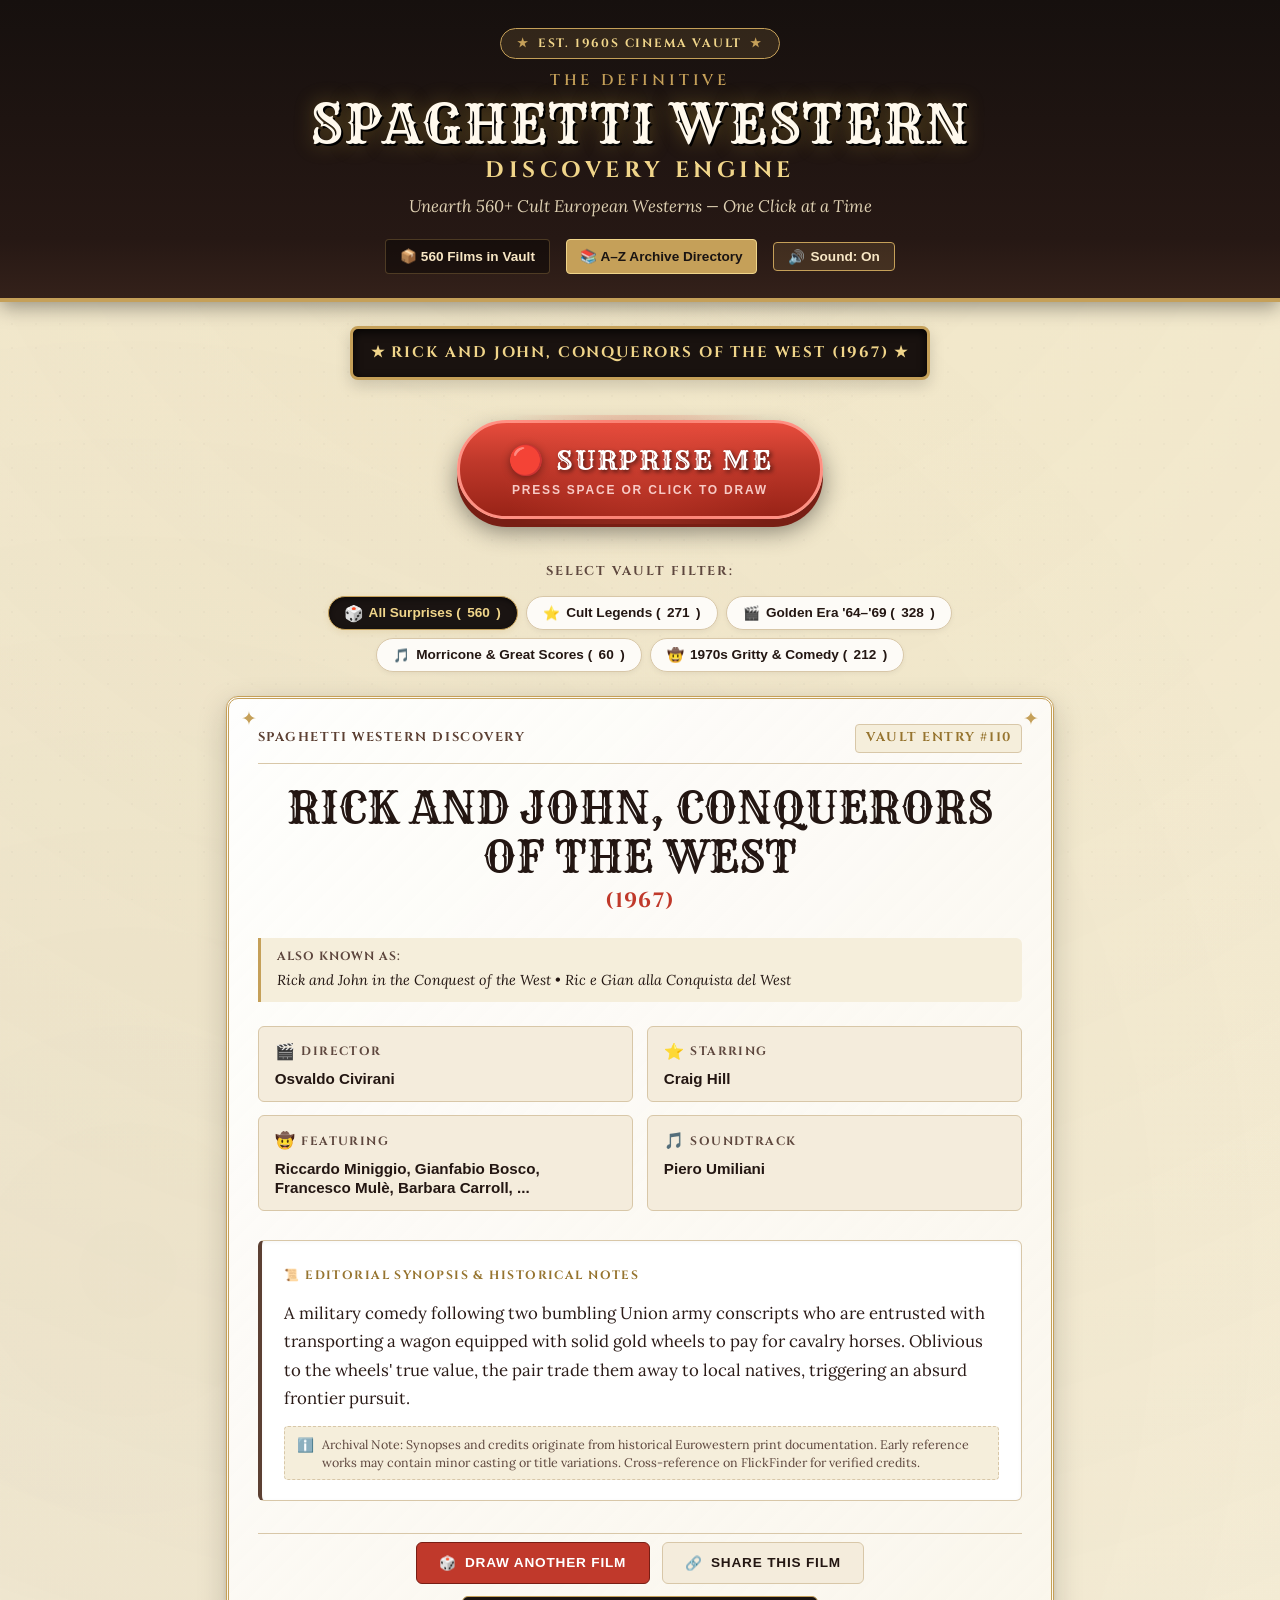
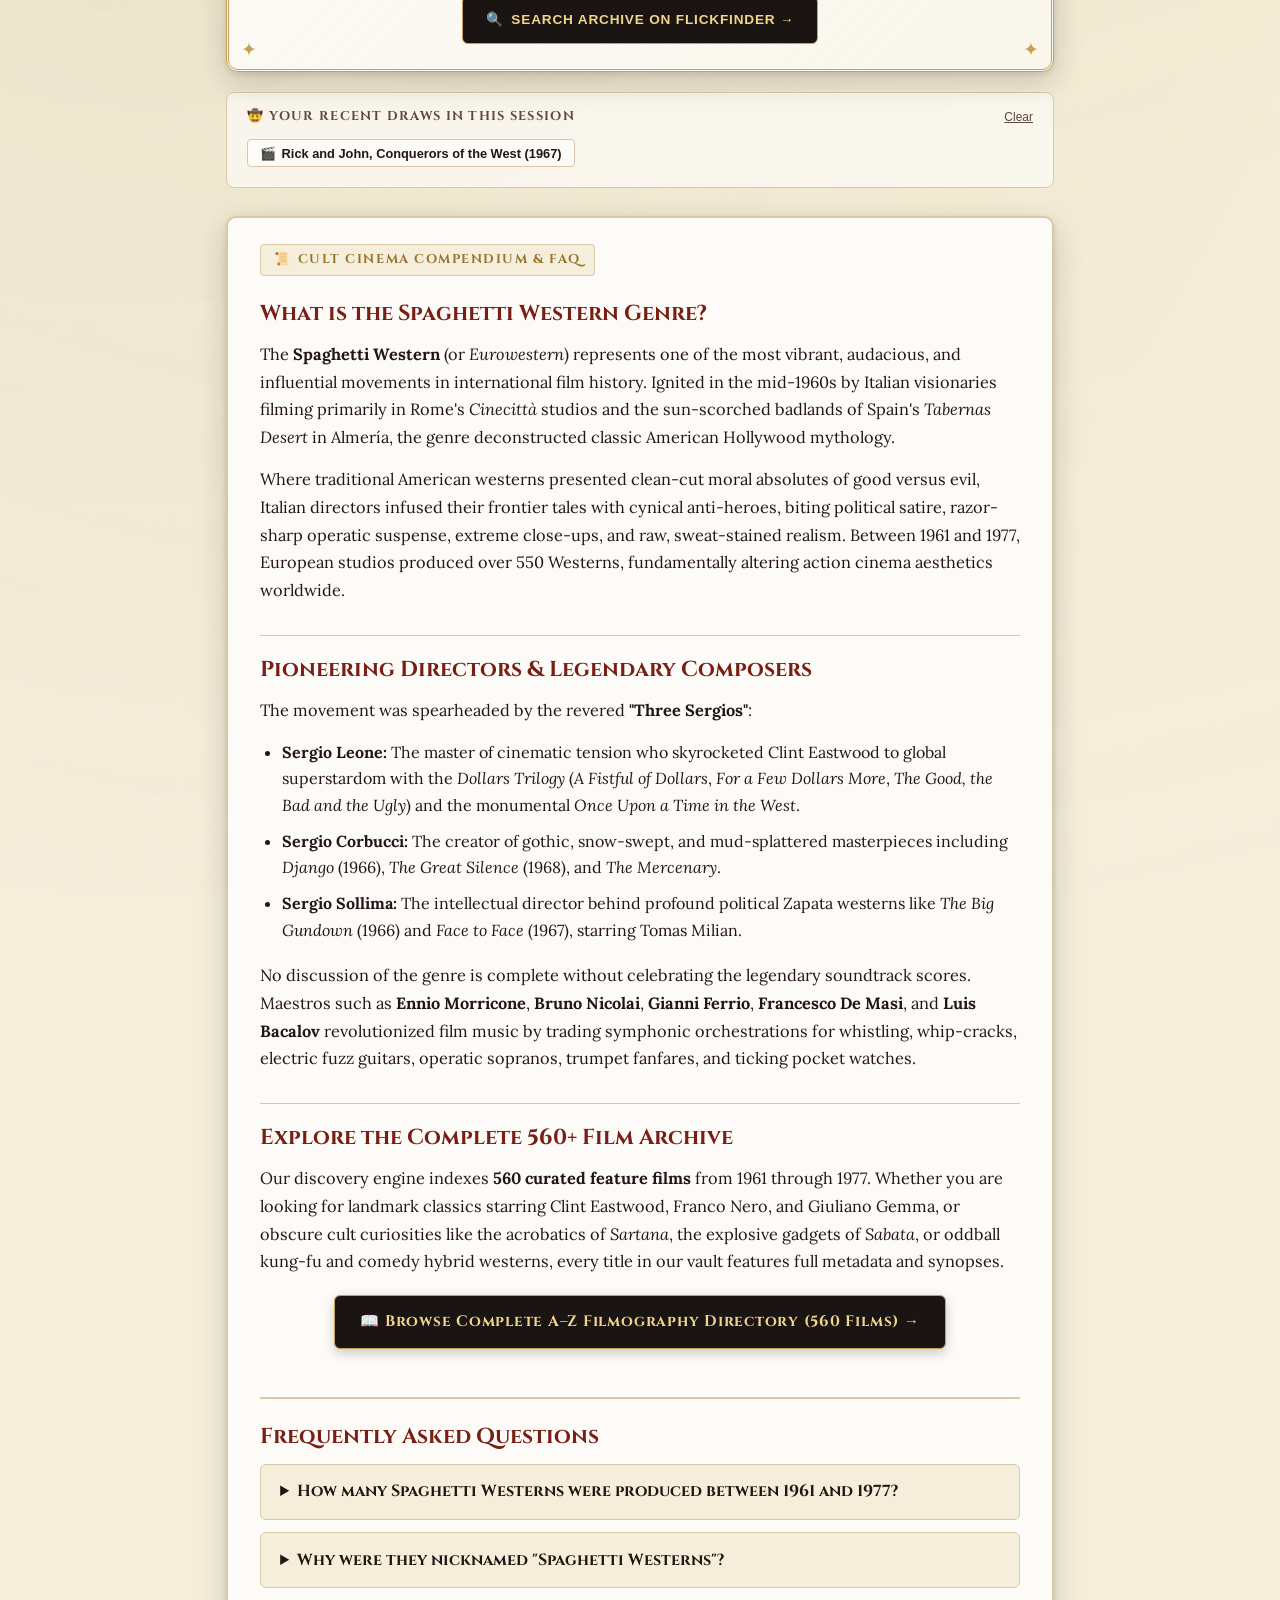
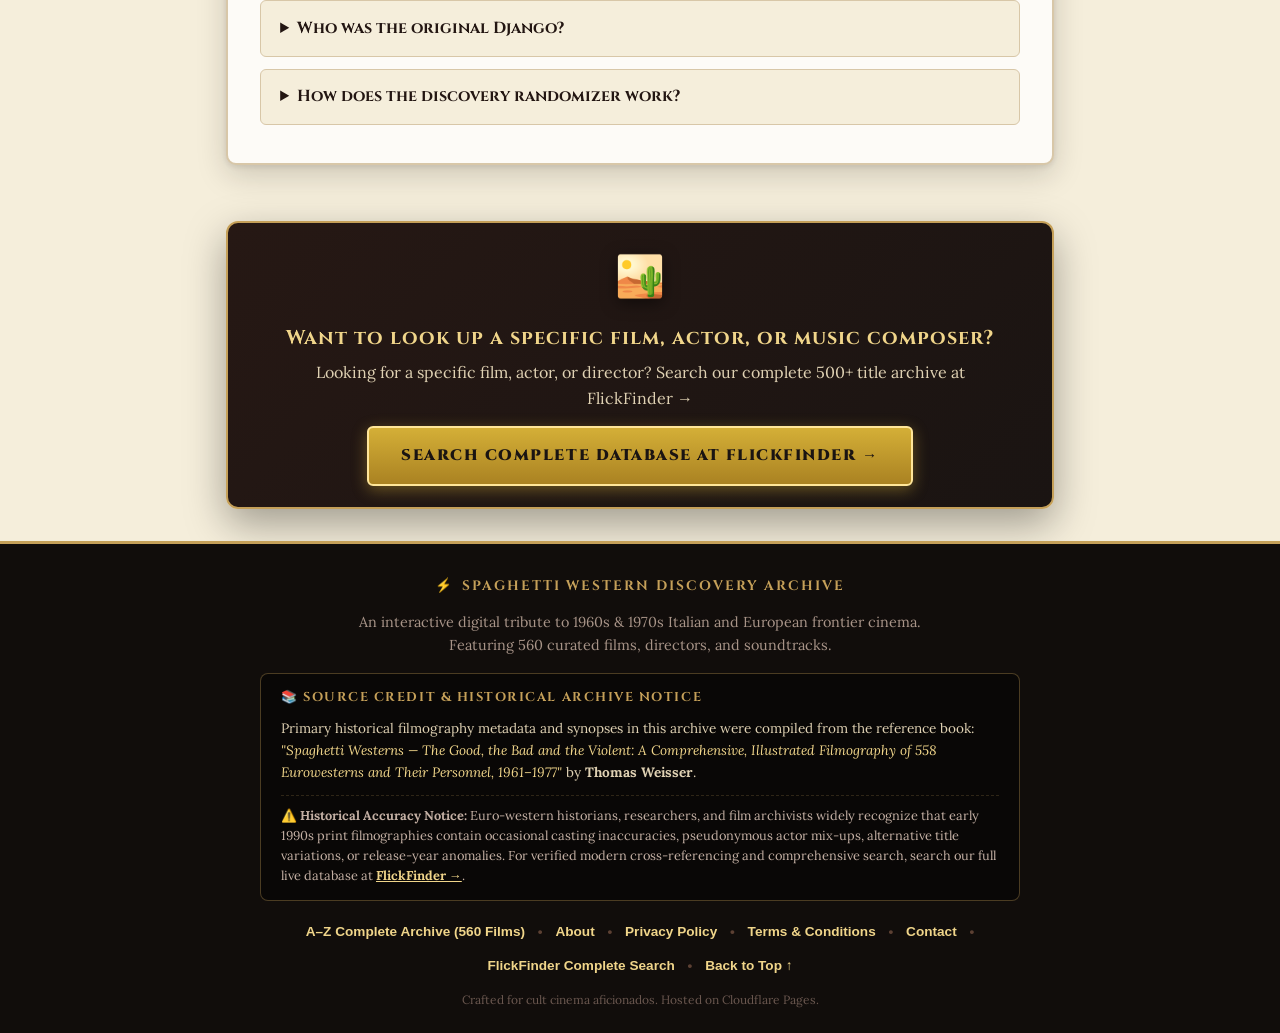
==== commit e724feb9: "Remove all ad slots, generate branded favicon, reduce vertical spacing throughout" ====
--- a/index.html
+++ b/index.html
@@ -1,4 +1,4 @@
-﻿<!DOCTYPE html>
+<!DOCTYPE html>
 <html lang="en">
 <head>
   <!-- Google tag (gtag.js) -->
@@ -110,6 +110,10 @@
     "description": "Random film discovery engine for 560+ Italian and European Spaghetti Westerns."
   }
   </script>
+  <link rel="icon" type="image/x-icon" href="/favicon.ico">
+  <link rel="icon" type="image/png" sizes="32x32" href="/favicon-32x32.png">
+  <link rel="icon" type="image/png" sizes="16x16" href="/favicon-16x16.png">
+  <link rel="apple-touch-icon" sizes="180x180" href="/apple-touch-icon.png">
 </head>
 <body>
   <div class="dust-overlay" aria-hidden="true"></div>
@@ -139,13 +143,6 @@
     </div>
   </header>
 
-  <!-- Top Ad Slot (CLS Protected) -->
-  <div class="ad-slot-container" id="ad-top-container">
-    <div class="ad-placeholder" id="ad-top-slot" aria-label="Advertisement Banner">
-      <span class="ad-label">ADVERTISEMENT</span>
-      <!-- Google AdSense code can be placed here -->
-    </div>
-  </div>
 
   <main class="main-content" id="main-app">
     <!-- Centerpiece Draw Machine -->
@@ -372,13 +369,6 @@
     </section>
   </main>
 
-  <!-- Bottom Ad Slot (CLS Protected) -->
-  <div class="ad-slot-container" id="ad-bottom-container">
-    <div class="ad-placeholder" id="ad-bottom-slot" aria-label="Advertisement Banner">
-      <span class="ad-label">ADVERTISEMENT</span>
-      <!-- Google AdSense banner code can be placed here -->
-    </div>
-  </div>
 
   <!-- Traffic Funnel Callout Card -->
   <section class="funnel-banner-wrapper">
--- a/style.css
+++ b/style.css
@@ -109,7 +109,7 @@
   position: relative;
   background: linear-gradient(180deg, #16100e 0%, #261814 80%, #34211a 100%);
   color: var(--text-light);
-  padding: 2.5rem 1rem 2rem;
+  padding: 1.75rem 1rem 1.5rem;
   text-align: center;
   border-bottom: 4px solid var(--accent-gold);
   box-shadow: 0 4px 20px rgba(0, 0, 0, 0.4);
@@ -230,41 +230,6 @@
   border-color: var(--accent-gold-light);
 }
 
-/* ==========================================================================
-   AD CONTAINERS (CLS PROTECTED)
-   ========================================================================== */
-.ad-slot-container {
-  max-width: 860px;
-  margin: 1.5rem auto 0;
-  padding: 0 1rem;
-  position: relative;
-  z-index: 2;
-}
-
-.ad-placeholder {
-  min-height: 90px;
-  background: rgba(92, 64, 51, 0.06);
-  border: 1px dashed var(--border-soft);
-  border-radius: 6px;
-  display: flex;
-  align-items: center;
-  justify-content: center;
-  position: relative;
-  overflow: hidden;
-  contain: layout;
-}
-
-.ad-label {
-  font-family: var(--font-sans);
-  font-size: 0.7rem;
-  letter-spacing: 0.15em;
-  color: #9a8376;
-  font-weight: 600;
-}
-
-#ad-bottom-slot {
-  min-height: 250px;
-}
 
 /* ==========================================================================
    MAIN CONTENT & CENTERPIECE
@@ -272,14 +237,14 @@
 .main-content {
   max-width: 860px;
   margin: 0 auto;
-  padding: 2rem 1rem 3rem;
+  padding: 1.5rem 1rem 2rem;
   position: relative;
   z-index: 2;
 }
 
 .draw-centerpiece {
   text-align: center;
-  margin-bottom: 2.5rem;
+  margin-bottom: 1.5rem;
 }
 
 /* Mechanical Slot Machine HUD Ticker */
@@ -325,7 +290,7 @@
 
 /* The Grand 3D Red "Surprise Me" Button */
 .button-stage {
-  margin: 1.5rem 0 2rem;
+  margin: 1rem 0 1.5rem;
   position: relative;
   display: inline-block;
 }
@@ -417,7 +382,7 @@
 
 /* Filter Pills */
 .filters-container {
-  margin-top: 1.8rem;
+  margin-top: 1.2rem;
 }
 
 .filters-label {
@@ -482,7 +447,7 @@
   background: var(--bg-card);
   border: 3px double var(--accent-gold);
   border-radius: 12px;
-  padding: 2.2rem 2rem;
+  padding: 1.6rem 1.8rem;
   box-shadow: var(--shadow-card);
   position: relative;
   transition: opacity var(--transition-normal), transform var(--transition-normal);
@@ -768,11 +733,11 @@
    RECENT DRAWS HISTORY SECTION
    ========================================================================== */
 .recent-draws-section {
-  margin-top: 2rem;
+  margin-top: 1.25rem;
   background: rgba(255, 255, 255, 0.6);
   border: 1px solid var(--border-soft);
   border-radius: 8px;
-  padding: 1rem 1.25rem;
+  padding: 0.85rem 1.25rem;
 }
 
 .recent-header {
@@ -846,7 +811,7 @@
    ========================================================================== */
 .funnel-banner-wrapper {
   max-width: 860px;
-  margin: 2.5rem auto 0;
+  margin: 1.5rem auto 0;
   padding: 0 1rem;
   position: relative;
   z-index: 2;
@@ -856,13 +821,13 @@
   background: linear-gradient(135deg, #261814 0%, #1a1412 100%);
   border: 2px solid var(--accent-gold);
   border-radius: 12px;
-  padding: 1.8rem 2rem;
+  padding: 1.3rem 2rem;
   box-shadow: var(--shadow-deep);
   display: flex;
   flex-direction: column;
   align-items: center;
   text-align: center;
-  gap: 1.2rem;
+  gap: 0.9rem;
   color: #fff9ed;
 }
 
@@ -916,11 +881,11 @@
    SITE FOOTER
    ========================================================================== */
 .site-footer {
-  margin-top: 4rem;
+  margin-top: 2rem;
   background: #110d0b;
   border-top: 3px solid var(--accent-gold);
   color: #a89488;
-  padding: 3rem 1rem 2.5rem;
+  padding: 1.75rem 1rem 1.5rem;
   text-align: center;
   position: relative;
   z-index: 2;
@@ -946,7 +911,7 @@
 .footer-copy {
   font-size: 0.9rem;
   max-width: 580px;
-  margin: 0 auto 1.2rem;
+  margin: 0 auto 0.8rem;
   line-height: 1.6;
 }
 
@@ -955,9 +920,9 @@
   background: rgba(0, 0, 0, 0.45);
   border: 1px solid rgba(197, 160, 89, 0.35);
   border-radius: 8px;
-  padding: 1.25rem 1.5rem;
+  padding: 0.9rem 1.25rem;
   max-width: 760px;
-  margin: 1.5rem auto 2rem;
+  margin: 1rem auto 1.25rem;
   text-align: left;
 }
 
@@ -1009,7 +974,7 @@
   font-family: var(--font-sans);
   font-size: 0.85rem;
   font-weight: 600;
-  margin-bottom: 1.5rem;
+  margin-bottom: 0.8rem;
 }
 
 .footer-links a {
@@ -1089,11 +1054,11 @@
    EDITORIAL & FAQ SECTION (AdSense & SEO Rich Content)
    ========================================================================== */
 .editorial-faq-section {
-  margin-top: 3.5rem;
+  margin-top: 1.75rem;
   background: var(--bg-card);
   border: 2px solid var(--border-soft);
   border-radius: 10px;
-  padding: 2.2rem 2rem;
+  padding: 1.6rem 2rem;
   box-shadow: var(--shadow-card);
   position: relative;
 }
@@ -1116,14 +1081,14 @@
 }
 
 .editorial-block {
-  margin-bottom: 2rem;
+  margin-bottom: 1.25rem;
   border-bottom: 1px solid var(--border-soft);
-  padding-bottom: 1.5rem;
+  padding-bottom: 1rem;
 }
 
 .editorial-block:last-of-type {
   border-bottom: none;
-  margin-bottom: 1.5rem;
+  margin-bottom: 1rem;
 }
 
 .editorial-heading {
@@ -1232,8 +1197,8 @@
   background: var(--bg-dark-wood);
   border: 2px solid var(--accent-gold);
   border-radius: 8px;
-  padding: 1rem 1.25rem;
-  margin-bottom: 2.5rem;
+  padding: 0.85rem 1.25rem;
+  margin-bottom: 1.5rem;
   box-shadow: var(--shadow-card);
 }
 
@@ -1278,7 +1243,7 @@
 }
 
 .archive-letter-section {
-  margin-bottom: 3rem;
+  margin-bottom: 1.5rem;
   scroll-margin-top: 2rem;
 }
 
@@ -1434,7 +1399,7 @@
    ========================================================================== */
 @media (max-width: 680px) {
   .site-header {
-    padding: 1.8rem 1rem 1.5rem;
+    padding: 1.3rem 1rem 1.1rem;
   }
 
   .site-title .title-main {
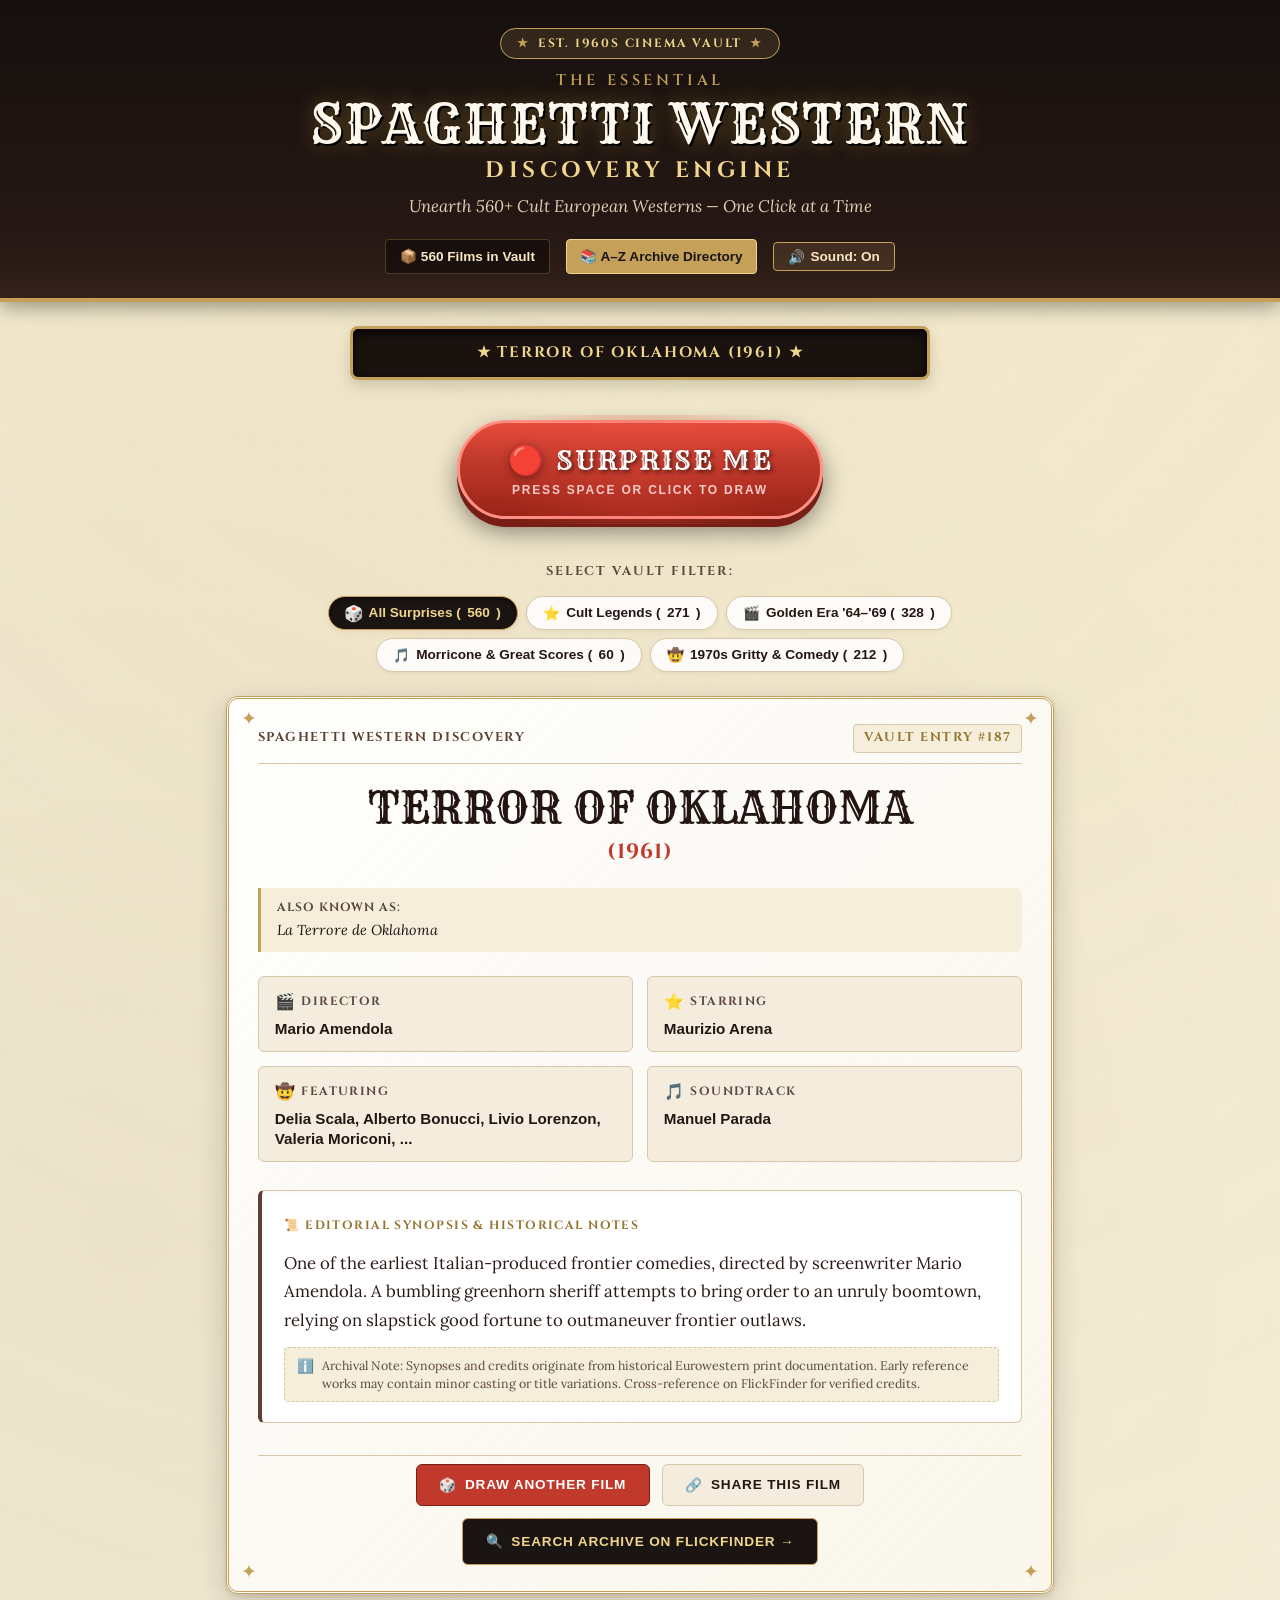
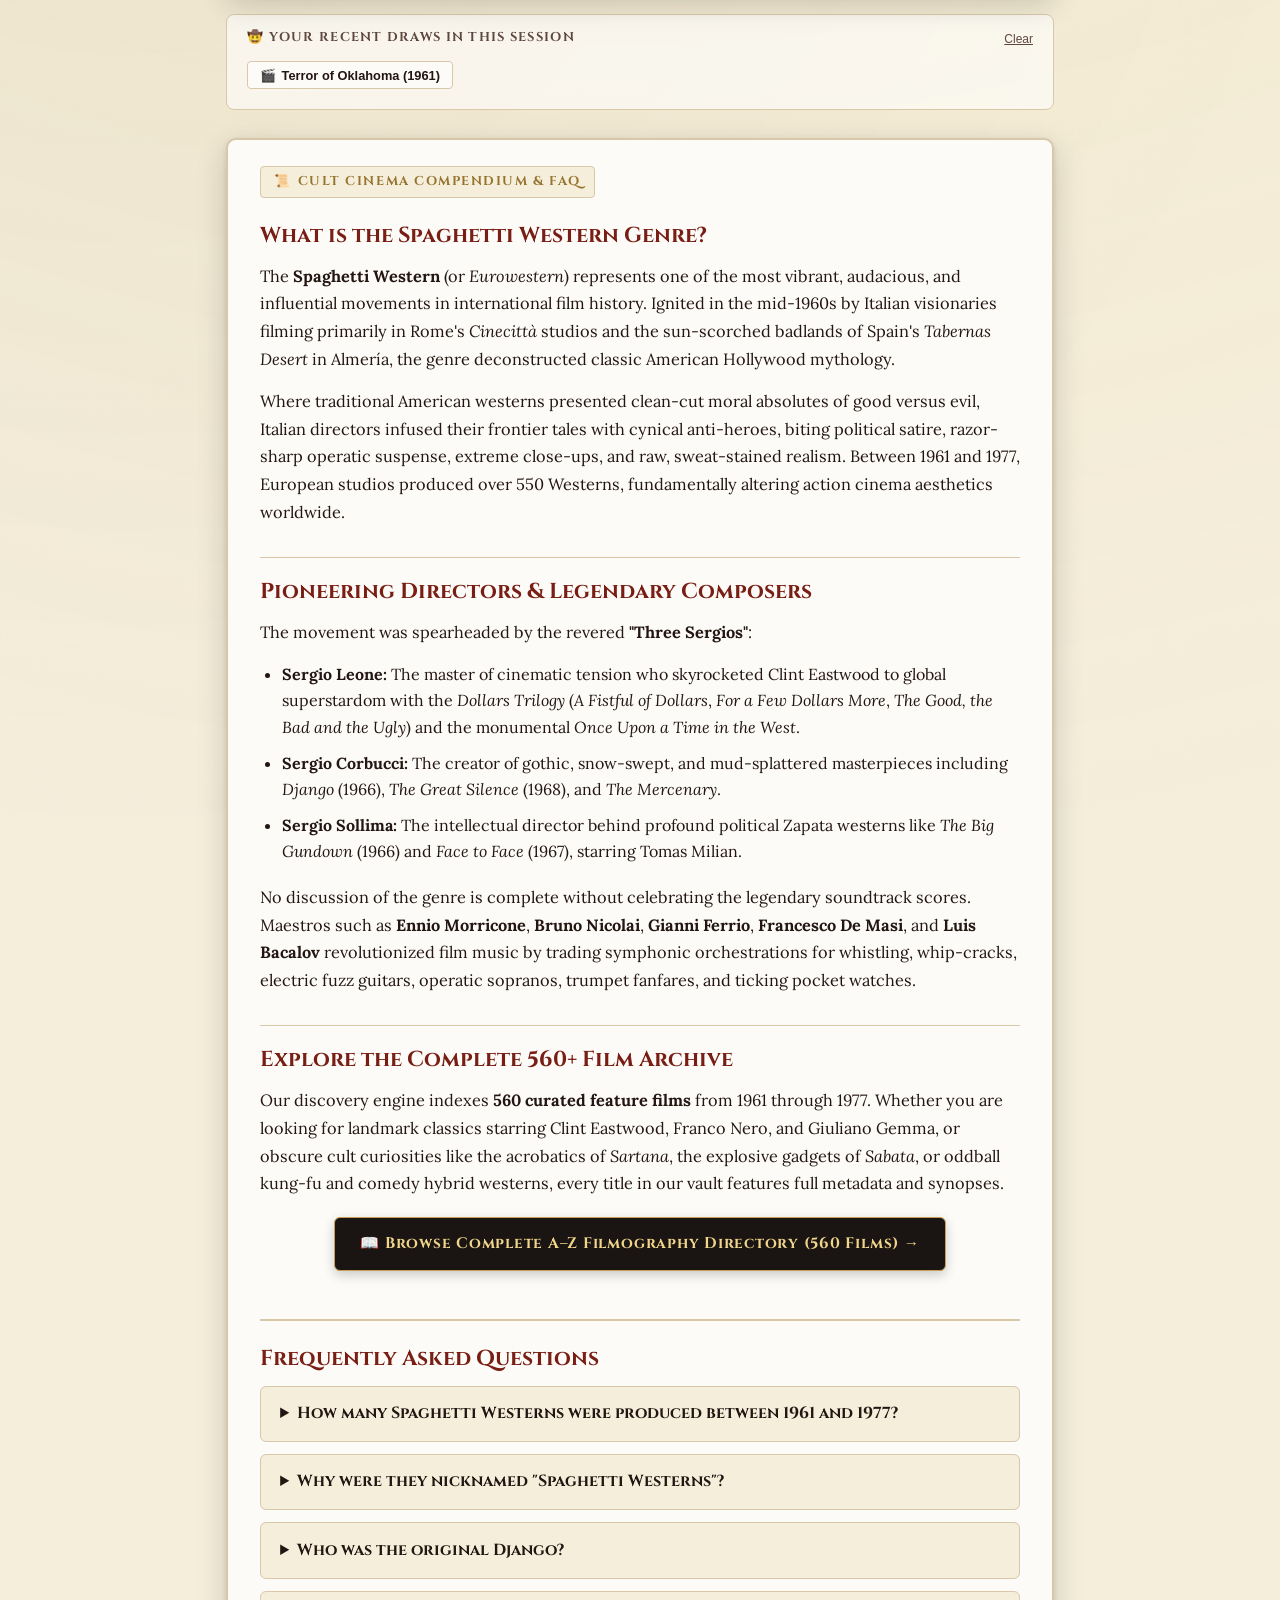
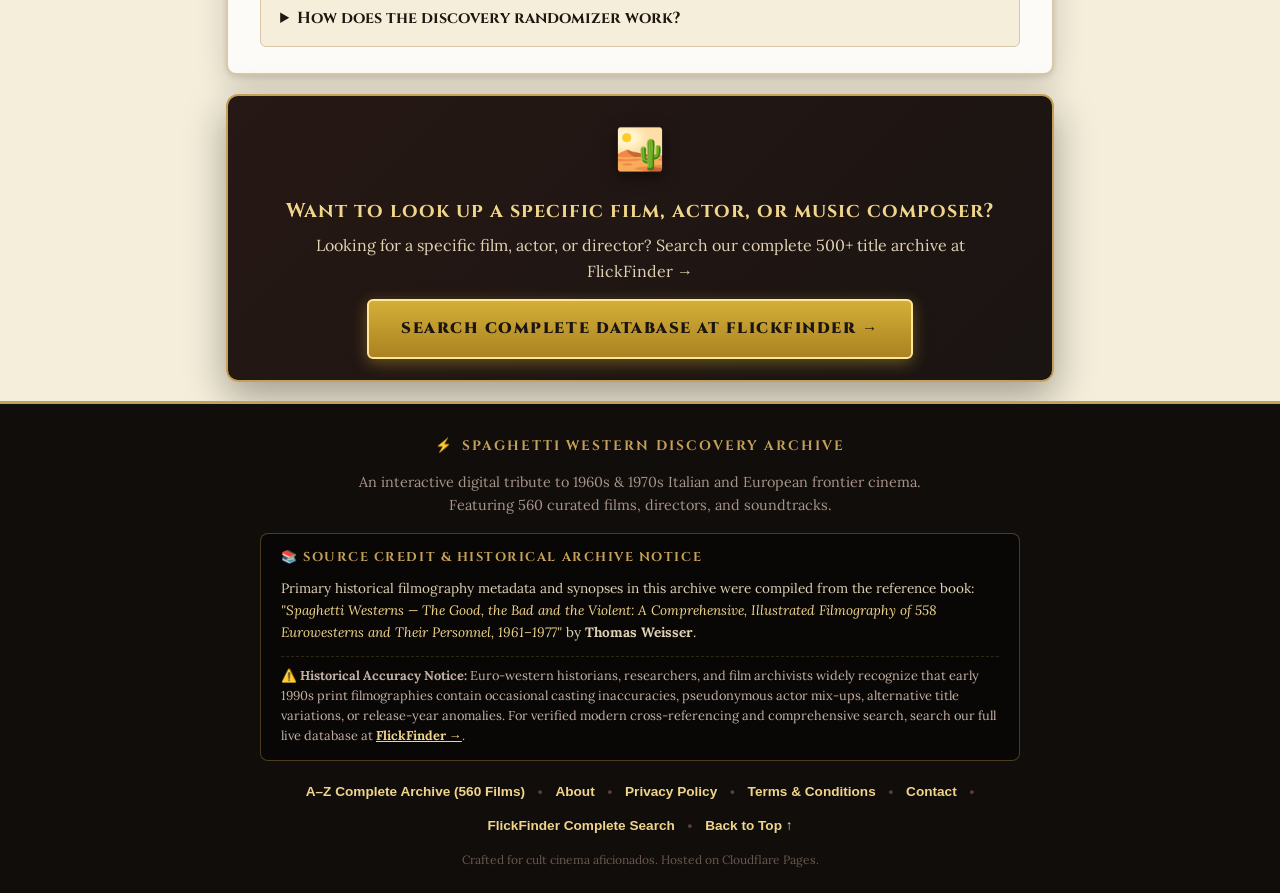
==== commit 97059077: "Update branding wording from DEFINITIVE to ESSENTIAL" ====
--- a/index.html
+++ b/index.html
@@ -47,7 +47,7 @@
         "@id": "https://spaghetti-westerns.softcoverbooks.co.za/#website",
         "url": "https://spaghetti-westerns.softcoverbooks.co.za/",
         "name": "Spaghetti Western Discovery",
-        "description": "The definitive interactive discovery engine and filmography for 560+ European Spaghetti Western films produced between 1961 and 1977.",
+        "description": "The essential interactive discovery engine and filmography for 560+ European Spaghetti Western films produced between 1961 and 1977.",
         "inLanguage": "en-US"
       },
       {
@@ -127,7 +127,7 @@
         <span class="badge-star">★</span>
       </div>
       <h1 class="site-title">
-        <span class="title-sub">THE DEFINITIVE</span>
+        <span class="title-sub">THE ESSENTIAL</span>
         <span class="title-main">SPAGHETTI WESTERN</span>
         <span class="title-accent">DISCOVERY ENGINE</span>
       </h1>
--- a/style.css
+++ b/style.css
@@ -237,7 +237,7 @@
 .main-content {
   max-width: 860px;
   margin: 0 auto;
-  padding: 1.5rem 1rem 2rem;
+  padding: 1.5rem 1rem 0;
   position: relative;
   z-index: 2;
 }
@@ -811,7 +811,7 @@
    ========================================================================== */
 .funnel-banner-wrapper {
   max-width: 860px;
-  margin: 1.5rem auto 0;
+  margin: 1.2rem auto 0;
   padding: 0 1rem;
   position: relative;
   z-index: 2;
@@ -881,7 +881,7 @@
    SITE FOOTER
    ========================================================================== */
 .site-footer {
-  margin-top: 2rem;
+  margin-top: 1.2rem;
   background: #110d0b;
   border-top: 3px solid var(--accent-gold);
   color: #a89488;
@@ -1163,6 +1163,10 @@
   transition: border-color var(--transition-fast);
 }
 
+.faq-item:last-child {
+  margin-bottom: 0;
+}
+
 .faq-item[open] {
   border-color: var(--accent-gold);
   background: #ffffff;
@@ -1247,6 +1251,10 @@
   scroll-margin-top: 2rem;
 }
 
+.archive-letter-section:last-child {
+  margin-bottom: 0;
+}
+
 .letter-header {
   display: flex;
   align-items: center;
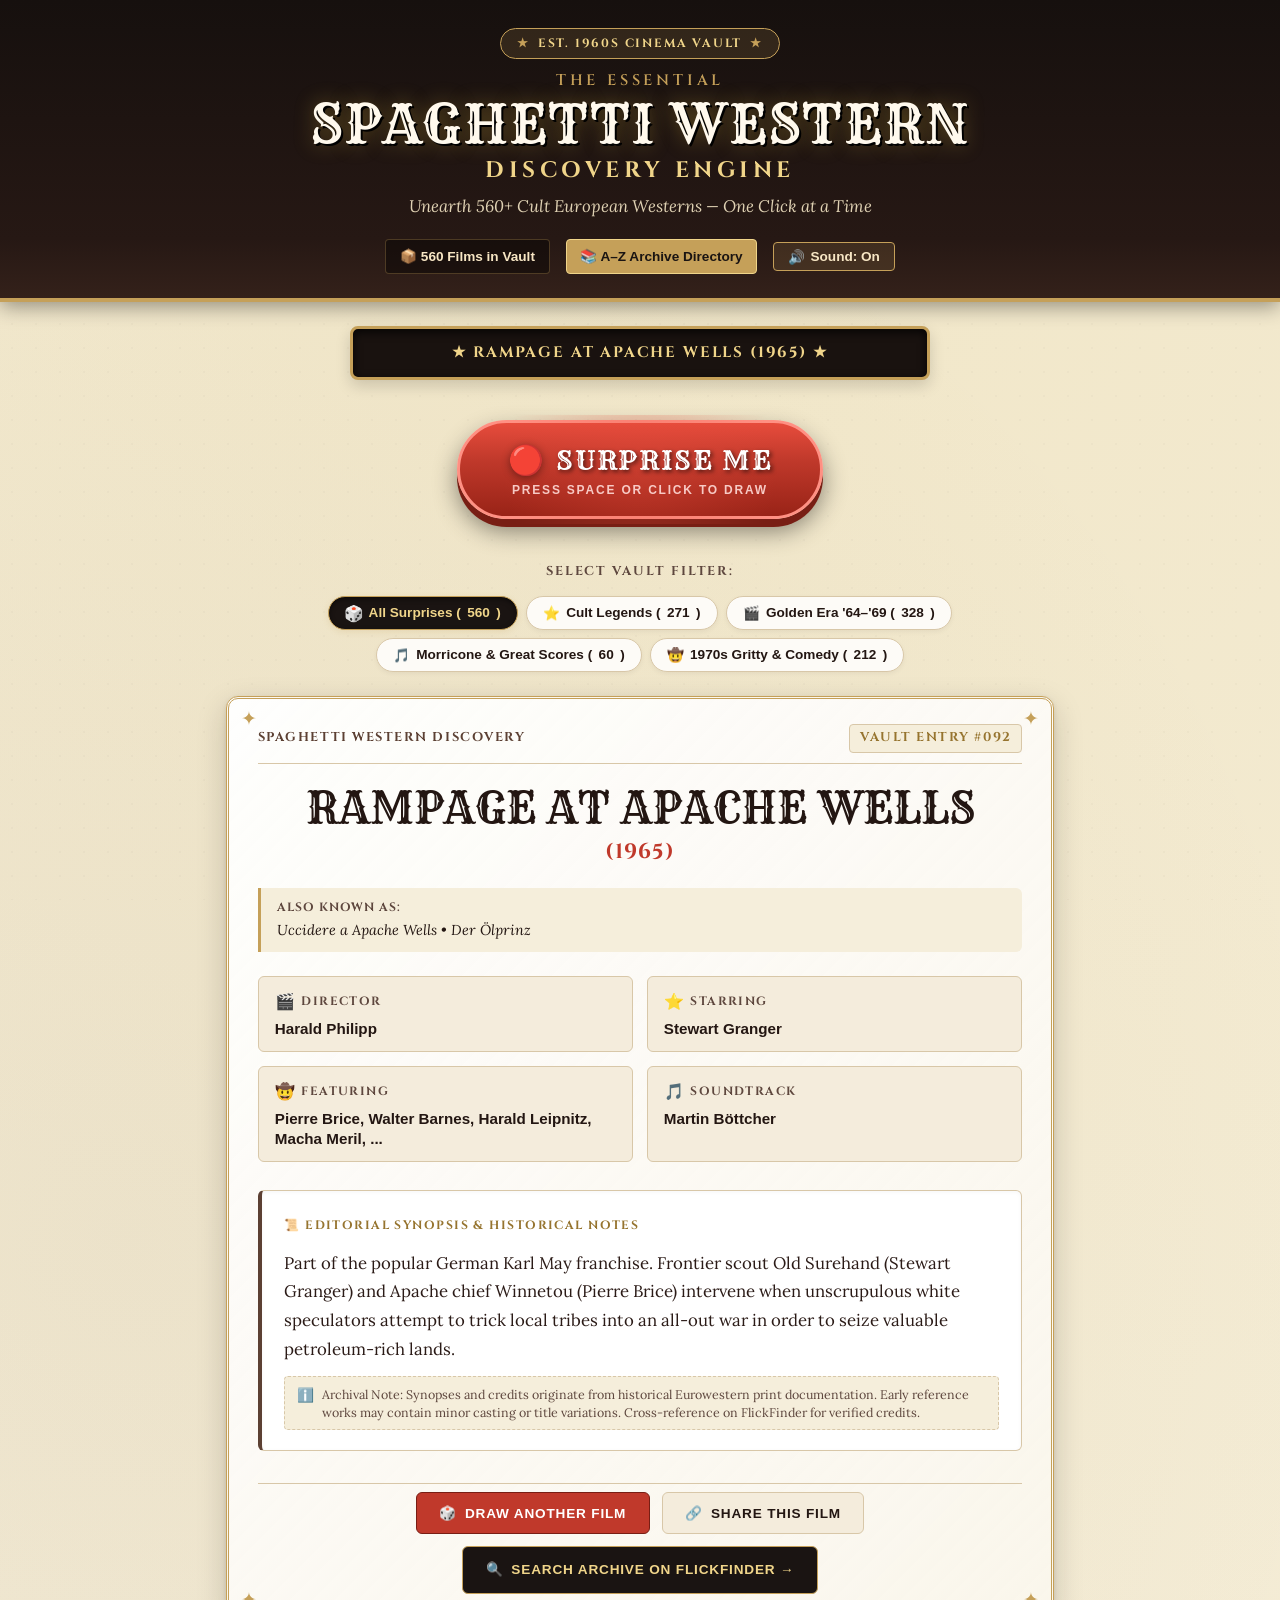
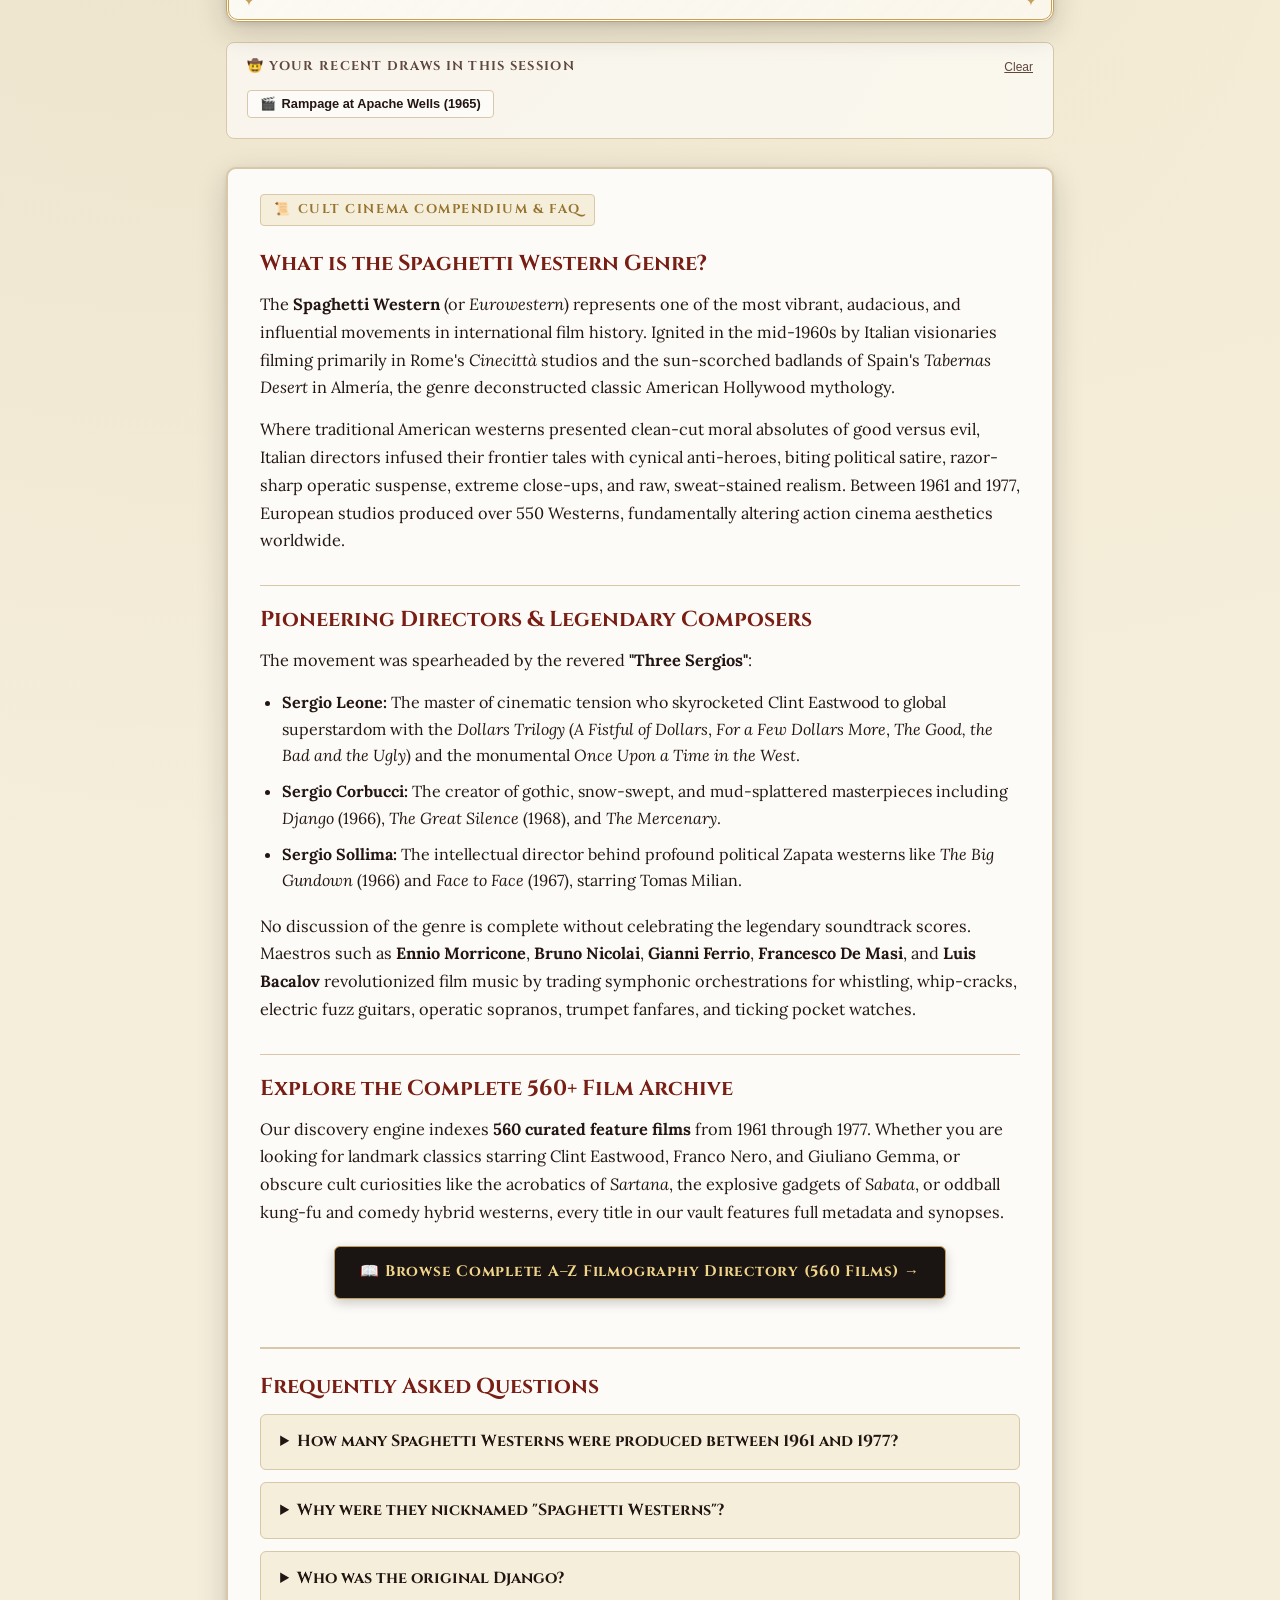
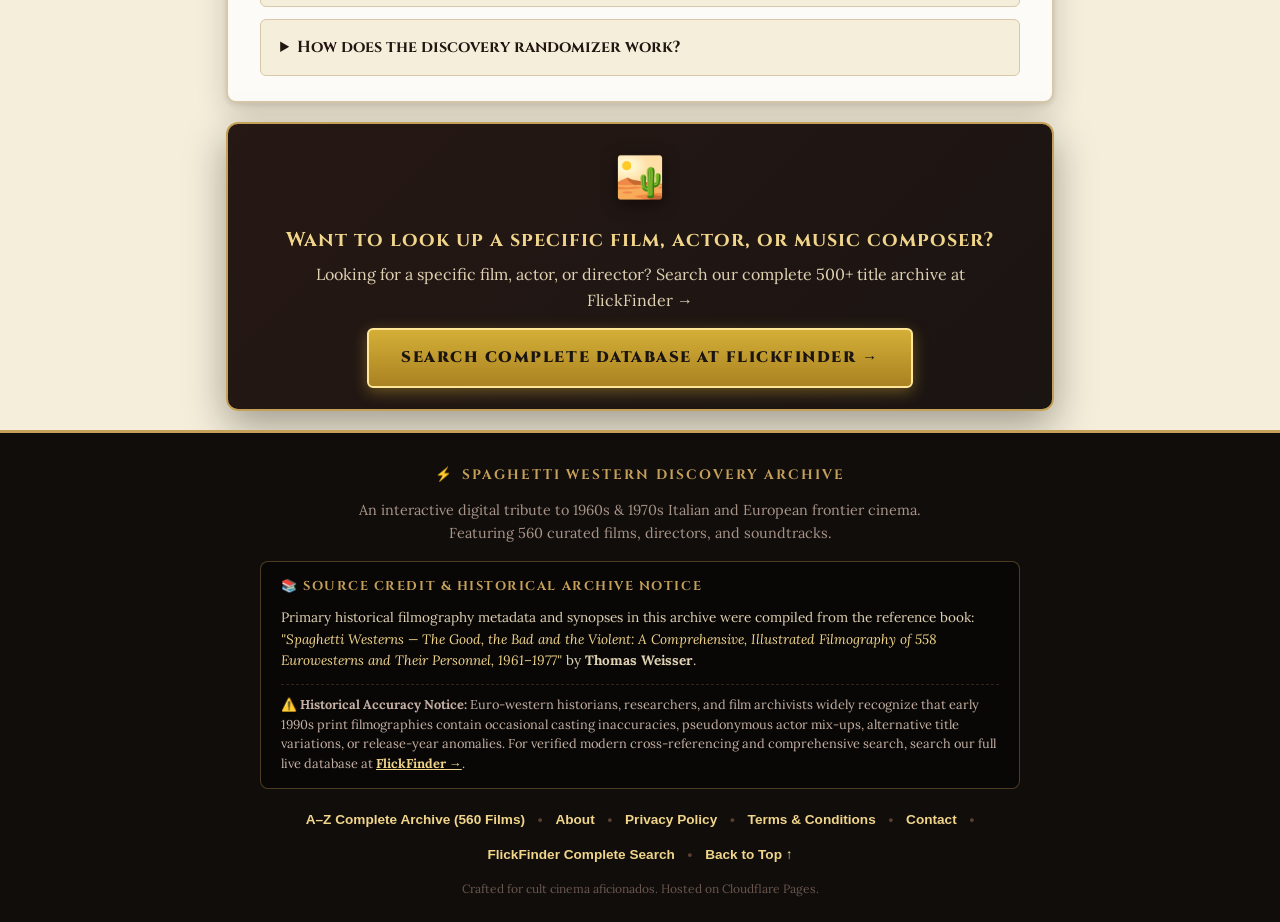
==== commit 63642a52: "Fix mobile sound caching/playback and tighten mobile vertical spacing at points 2, 3, 4" ====
--- a/index.html
+++ b/index.html
@@ -35,7 +35,7 @@
   <link rel="preconnect" href="https://fonts.gstatic.com" crossorigin>
   <link href="https://fonts.googleapis.com/css2?family=Cinzel:wght@600;700;900&family=Lora:ital,wght@0,400;0,600;1,400&family=Rye&display=swap" rel="stylesheet">
 
-  <link rel="stylesheet" href="style.css">
+  <link rel="stylesheet" href="style.css?v=2.1">
 
   <!-- Schema.org WebSite & WebApplication Structured Data -->
   <script type="application/ld+json">
@@ -437,6 +437,6 @@
     <span class="toast-message" id="toast-text">Film link copied to clipboard!</span>
   </div>
 
-  <script src="app.js" defer></script>
+  <script src="app.js?v=2.1" defer></script>
 </body>
 </html>
--- a/style.css
+++ b/style.css
@@ -1414,6 +1414,16 @@
     font-size: 1.9rem;
   }
 
+  /* Point nr 3: Snug spacing between ticker HUD and Surprise Me button */
+  .slot-machine-hud {
+    margin: 0 auto 0.4rem;
+  }
+
+  /* Centerpiece button stage */
+  .button-stage {
+    margin: 0.4rem 0 0.4rem;
+  }
+
   .btn-surprise-me {
     padding: 1rem 2rem;
     min-width: 260px;
@@ -1425,6 +1435,15 @@
     font-size: 1.4rem;
   }
 
+  /* Point nr 4: Snug spacing between Surprise Me button and filter section */
+  .filters-container {
+    margin-top: 0.5rem;
+  }
+
+  .filters-label {
+    margin-bottom: 0.5rem;
+  }
+
   .western-card {
     padding: 1.5rem 1.2rem;
   }
@@ -1440,6 +1459,21 @@
 
   .btn-card-action {
     width: 100%;
+  }
+
+  /* Point nr 2: Snug spacing between FAQ container and FlickFinder banner */
+  .editorial-faq-section {
+    padding: 1.2rem 1.1rem 0.9rem;
+    margin-top: 1.2rem;
+  }
+
+  .faq-container {
+    margin-top: 1.2rem;
+    padding-top: 1.2rem;
+  }
+
+  .funnel-banner-wrapper {
+    margin: 0.9rem auto 0;
   }
 
   .funnel-banner {
@@ -1452,3 +1486,4 @@
     font-size: 0.85rem;
   }
 }
+
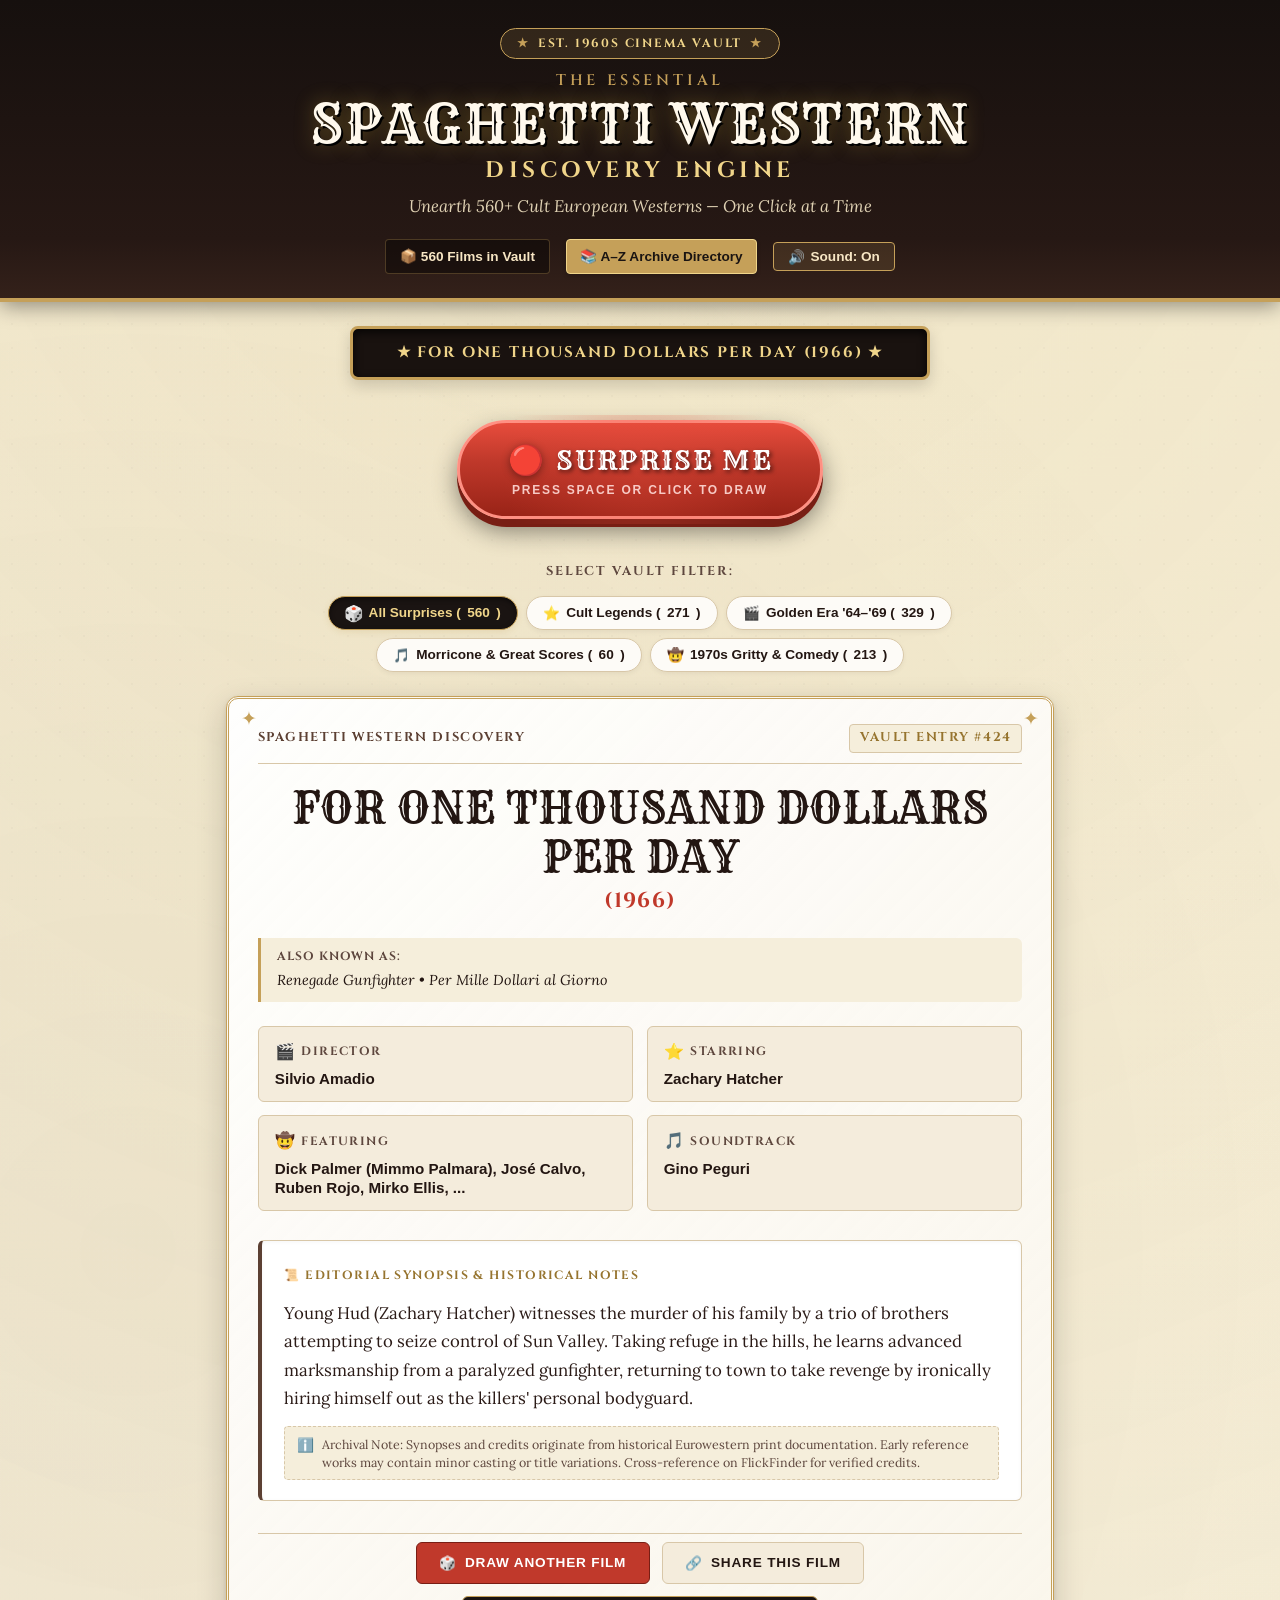
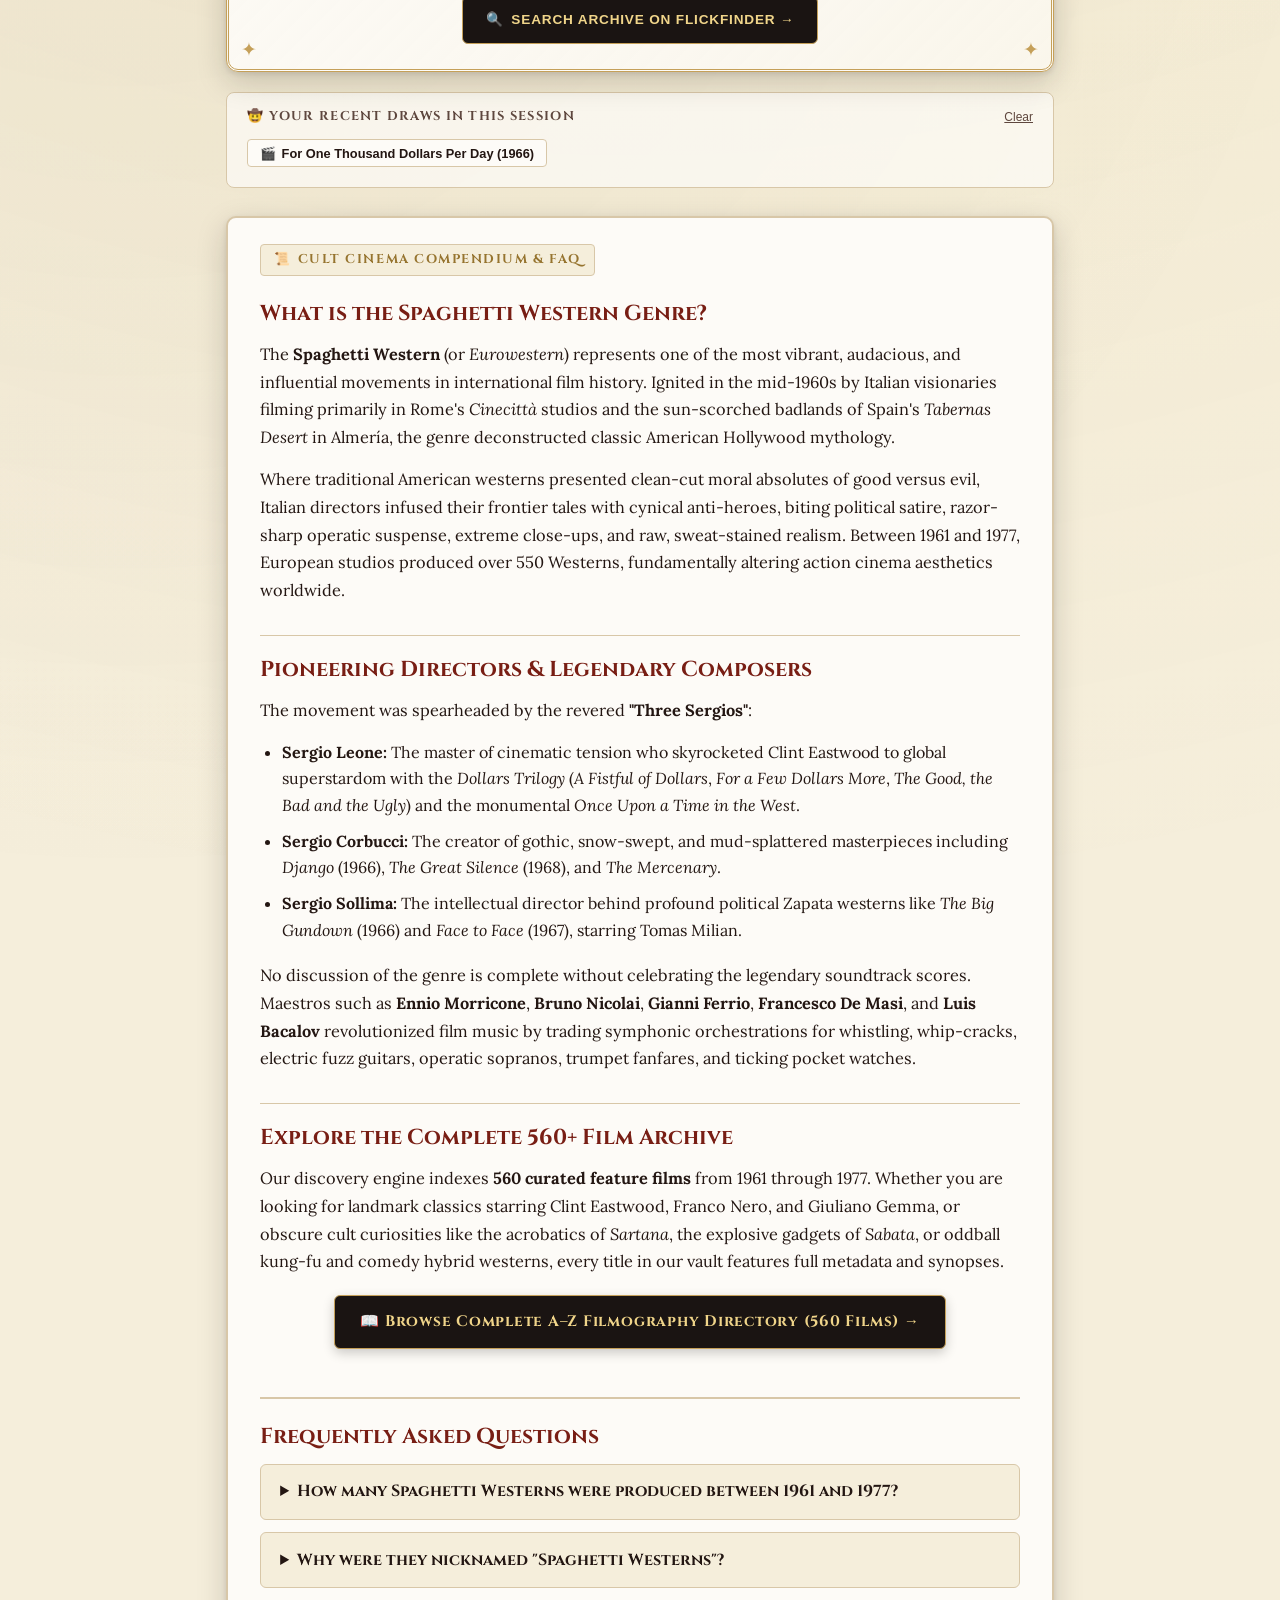
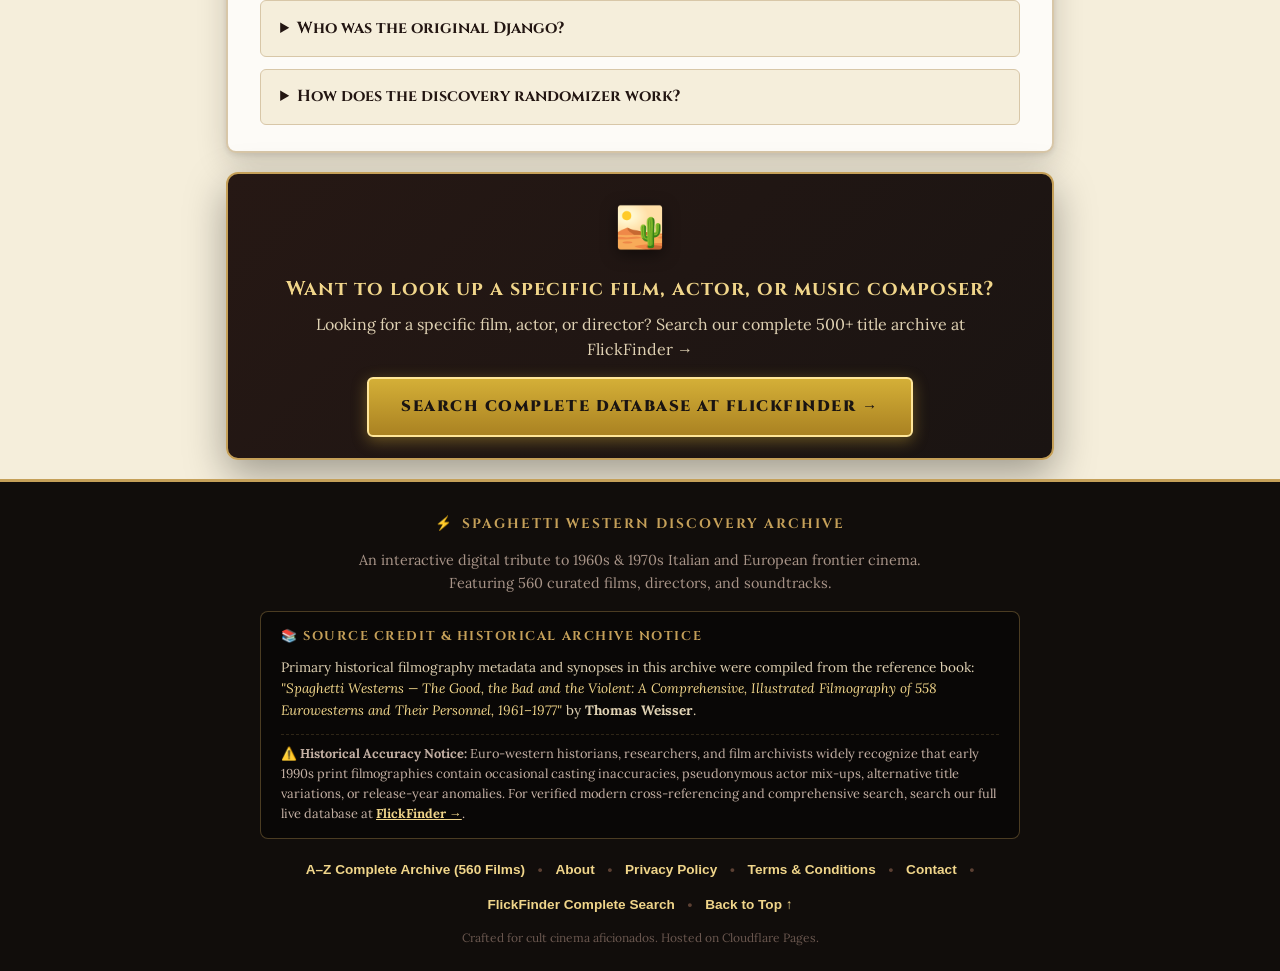
==== commit 1045214f: "UI: Style archive Return to Randomizer button to match gold header style, add hover lift effect to h" ====
--- a/index.html
+++ b/index.html
@@ -35,7 +35,7 @@
   <link rel="preconnect" href="https://fonts.gstatic.com" crossorigin>
   <link href="https://fonts.googleapis.com/css2?family=Cinzel:wght@600;700;900&family=Lora:ital,wght@0,400;0,600;1,400&family=Rye&display=swap" rel="stylesheet">
 
-  <link rel="stylesheet" href="style.css?v=2.1">
+  <link rel="stylesheet" href="style.css?v=2.2">
 
   <!-- Schema.org WebSite & WebApplication Structured Data -->
   <script type="application/ld+json">
--- a/style.css
+++ b/style.css
@@ -1032,6 +1032,10 @@
    HEADER ARCHIVE BUTTON
    ========================================================================== */
 .header-archive-link {
+  display: inline-flex;
+  align-items: center;
+  justify-content: center;
+  gap: 0.35rem;
   font-family: var(--font-sans);
   font-size: 0.85rem;
   font-weight: 700;
@@ -1041,13 +1045,21 @@
   border-radius: 4px;
   border: 1px solid var(--accent-gold-light);
   text-decoration: none;
-  transition: all var(--transition-fast);
+  box-shadow: 0 2px 4px rgba(0, 0, 0, 0.2);
+  transition: transform 0.2s cubic-bezier(0.2, 0.8, 0.2, 1), background 0.2s ease, color 0.2s ease, box-shadow 0.2s ease;
+  cursor: pointer;
 }
 
 .header-archive-link:hover {
   background: var(--accent-gold-light);
   color: #000;
+  transform: translateY(-3px);
+  box-shadow: 0 4px 10px rgba(0, 0, 0, 0.35);
+}
+
+.header-archive-link:active {
   transform: translateY(-1px);
+  box-shadow: 0 2px 4px rgba(0, 0, 0, 0.2);
 }
 
 /* ==========================================================================
@@ -1385,7 +1397,46 @@
   text-decoration: underline;
 }
 
-.flick-btn {
+.back-btn,
+.header-controls .back-btn {
+  display: inline-flex;
+  align-items: center;
+  justify-content: center;
+  gap: 0.35rem;
+  font-family: var(--font-sans);
+  font-size: 0.85rem;
+  font-weight: 700;
+  color: #1a1412 !important;
+  background: var(--accent-gold);
+  padding: 0.35rem 0.85rem;
+  border-radius: 4px;
+  border: 1px solid var(--accent-gold-light);
+  text-decoration: none !important;
+  box-shadow: 0 2px 4px rgba(0, 0, 0, 0.2);
+  transition: transform 0.2s cubic-bezier(0.2, 0.8, 0.2, 1), background 0.2s ease, color 0.2s ease, box-shadow 0.2s ease;
+  cursor: pointer;
+}
+
+.back-btn:hover,
+.header-controls .back-btn:hover {
+  background: var(--accent-gold-light);
+  color: #000 !important;
+  transform: translateY(-3px);
+  box-shadow: 0 4px 10px rgba(0, 0, 0, 0.35);
+}
+
+.back-btn:active,
+.header-controls .back-btn:active {
+  transform: translateY(-1px);
+  box-shadow: 0 2px 4px rgba(0, 0, 0, 0.2);
+}
+
+.flick-btn,
+.header-controls .flick-btn {
+  display: inline-flex;
+  align-items: center;
+  justify-content: center;
+  gap: 0.35rem;
   background: var(--bg-dark-wood);
   color: var(--accent-gold-light) !important;
   font-family: var(--font-sans);
@@ -1395,11 +1446,24 @@
   border-radius: 4px;
   border: 1px solid var(--accent-gold);
   text-decoration: none !important;
-}
-
-.flick-btn:hover {
+  box-shadow: 0 2px 4px rgba(0, 0, 0, 0.2);
+  transition: transform 0.2s cubic-bezier(0.2, 0.8, 0.2, 1), background 0.2s ease, color 0.2s ease, box-shadow 0.2s ease, border-color 0.2s ease;
+  cursor: pointer;
+}
+
+.flick-btn:hover,
+.header-controls .flick-btn:hover {
   background: #2b1f1b;
   color: #fff !important;
+  border-color: var(--accent-gold-light);
+  transform: translateY(-3px);
+  box-shadow: 0 4px 10px rgba(0, 0, 0, 0.35);
+}
+
+.flick-btn:active,
+.header-controls .flick-btn:active {
+  transform: translateY(-1px);
+  box-shadow: 0 2px 4px rgba(0, 0, 0, 0.2);
 }
 
 /* ==========================================================================
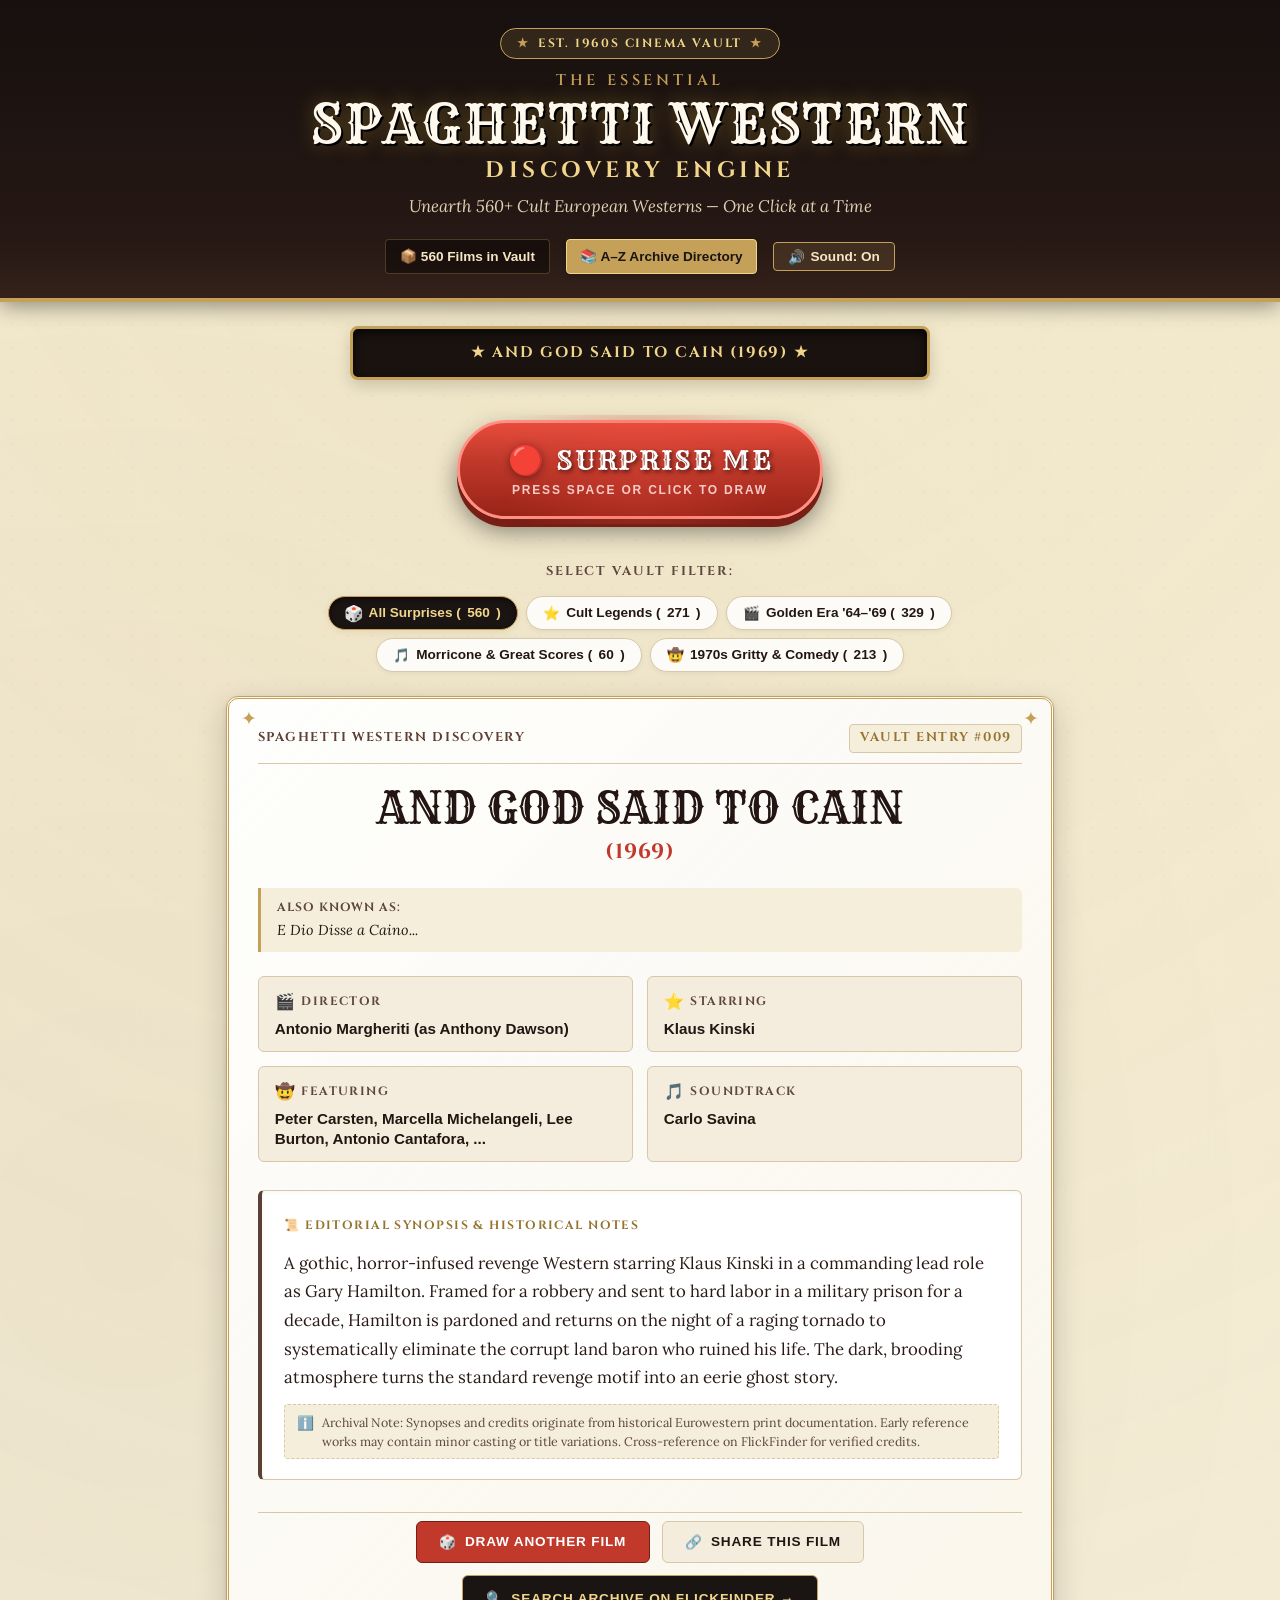
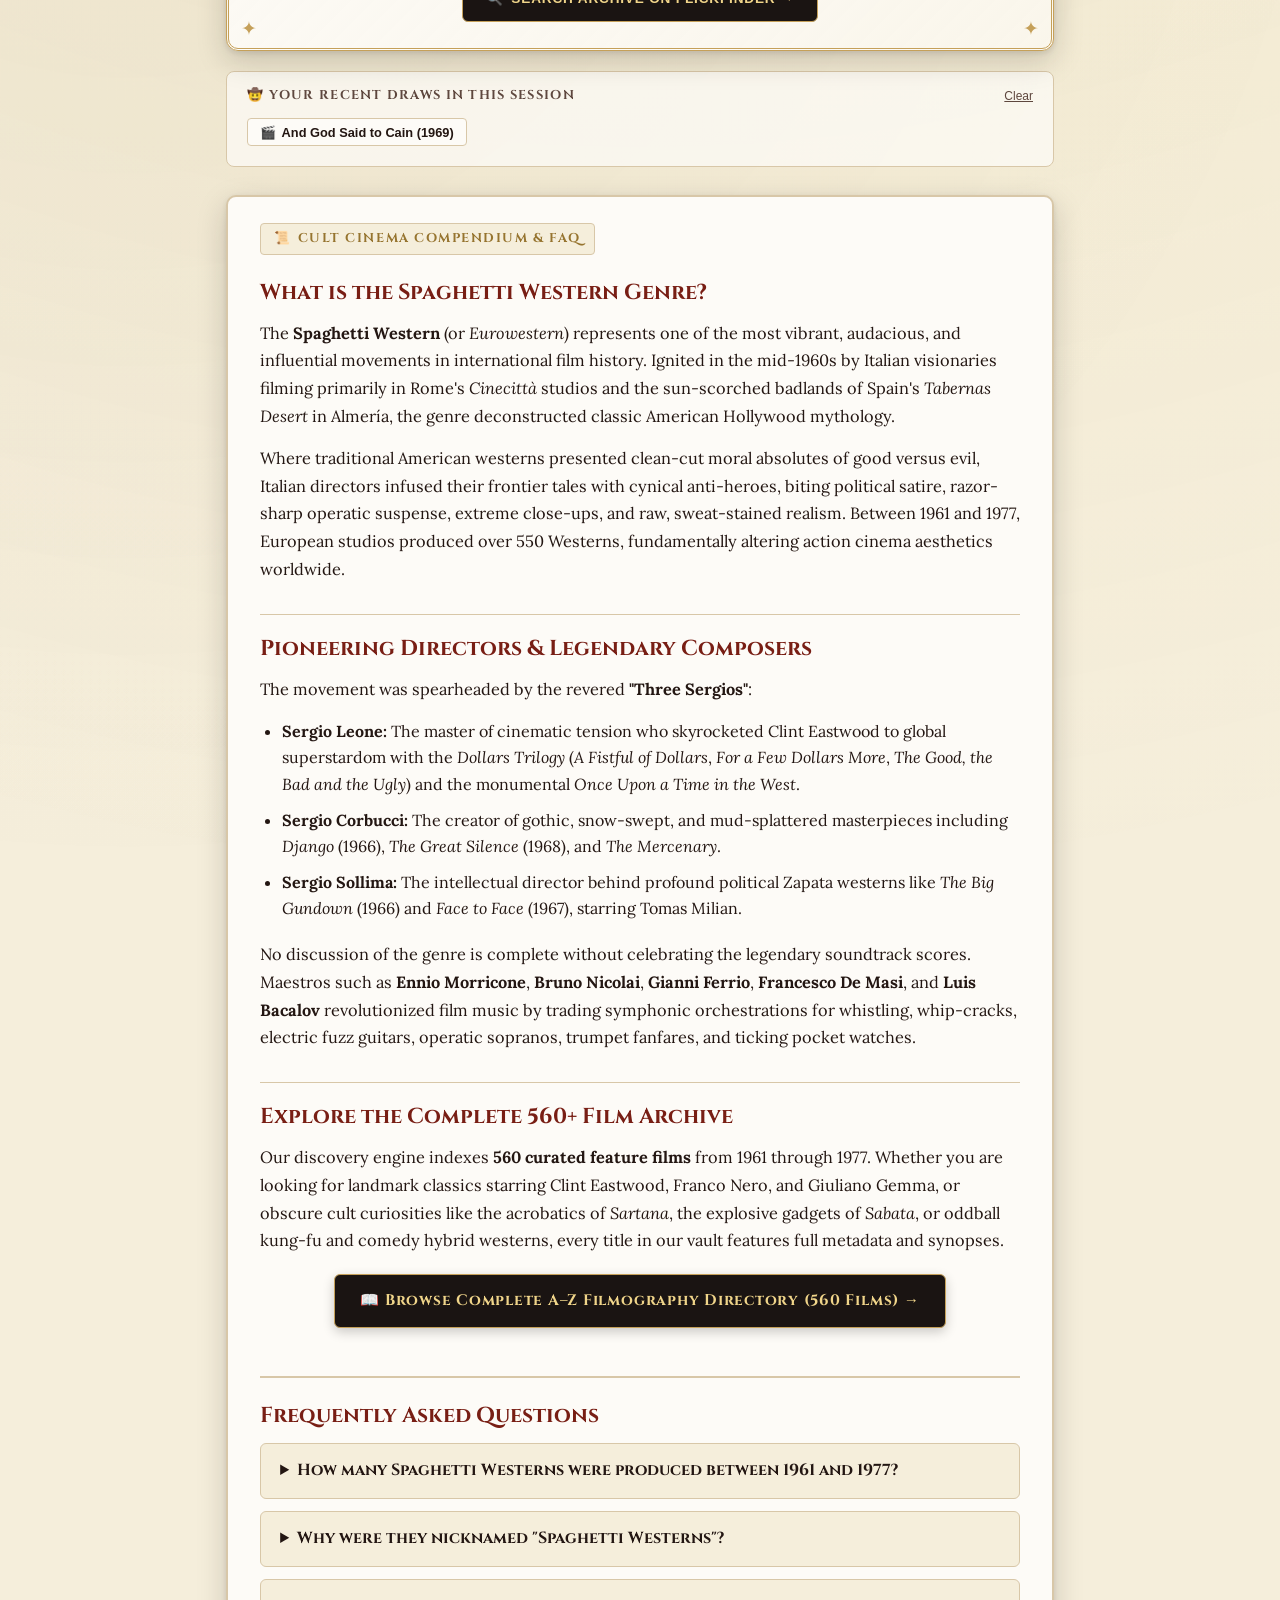
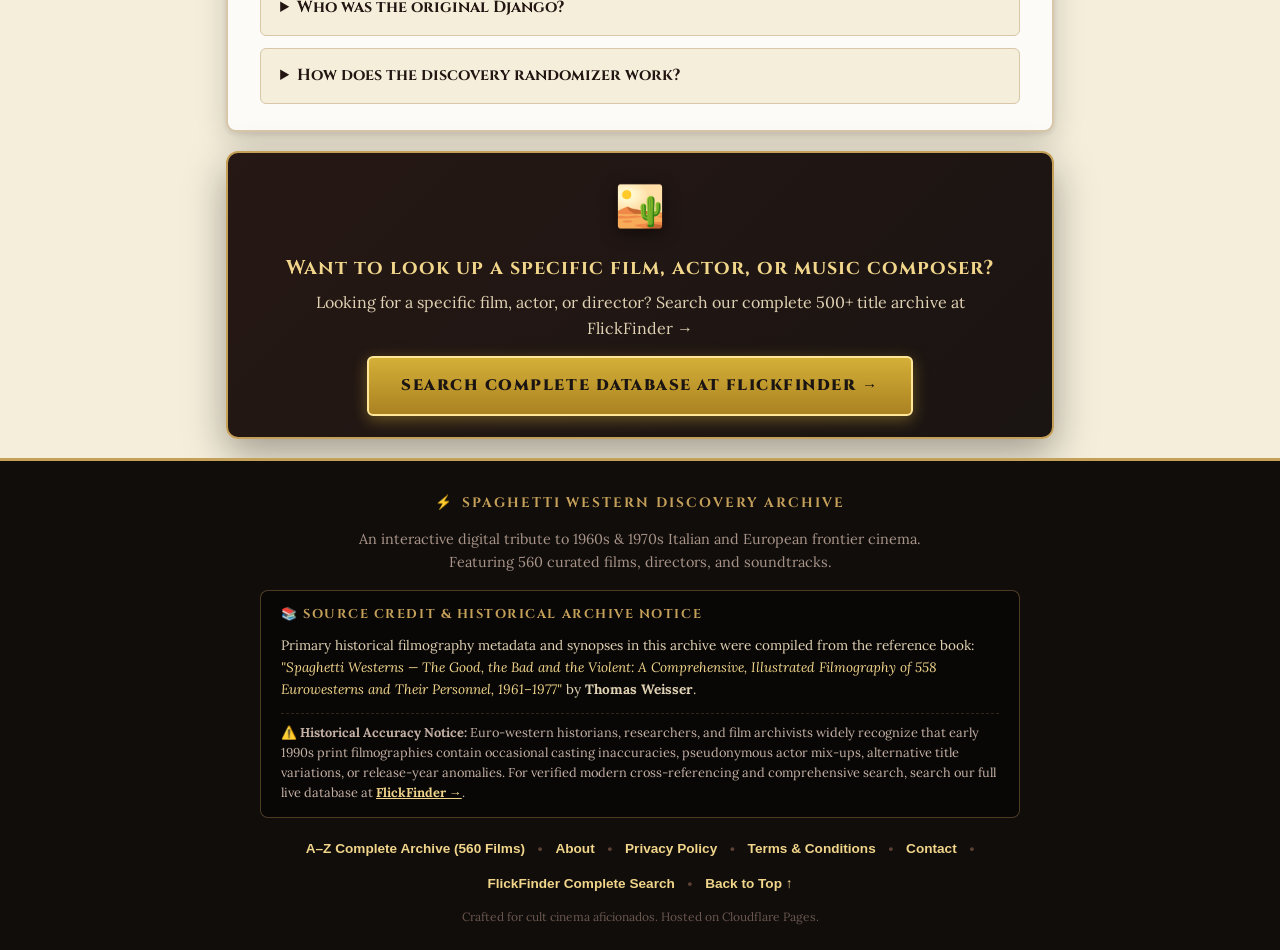
==== commit 3f0c8d2a: "fix(seo): overhaul canonical signaling, edge SSR DOM hydration, and sitemap" ====
--- a/index.html
+++ b/index.html
@@ -15,6 +15,7 @@
   <meta name="description" id="meta-desc" content="Discover 560+ cult Spaghetti Westerns with our instant randomizer slot machine. Unearth rare Italian and European frontier cinema gems from the 1960s and 70s.">
   <meta name="keywords" content="Spaghetti Western, Italian Western, Sergio Leone, Ennio Morricone, Franco Nero, Giuliano Gemma, Euro Westerns, Cult Cinema, Film Discovery, Clint Eastwood, Western Movie Randomizer">
   <meta name="theme-color" content="#1a1412">
+  <meta name="robots" content="index, follow">
   <link rel="canonical" id="meta-canonical" href="https://spaghetti-westerns.softcoverbooks.co.za/">
 
   <!-- OpenGraph / Facebook -->
@@ -135,7 +136,7 @@
       
       <div class="header-controls">
         <span class="vault-counter" id="vault-count-badge">📦 560 Films in Vault</span>
-        <a href="archive.html" class="header-archive-link" title="Browse full A-Z directory">📚 A–Z Archive Directory</a>
+        <a href="/archive" class="header-archive-link" title="Browse full A-Z directory">📚 A–Z Archive Directory</a>
         <button type="button" class="sound-toggle-btn" id="sound-btn" aria-label="Toggle sound effects">
           <span id="sound-icon">🔊</span> <span id="sound-text">Sound: On</span>
         </button>
@@ -328,7 +329,7 @@
           Our discovery engine indexes <strong>560 curated feature films</strong> from 1961 through 1977. Whether you are looking for landmark classics starring Clint Eastwood, Franco Nero, and Giuliano Gemma, or obscure cult curiosities like the acrobatics of <em>Sartana</em>, the explosive gadgets of <em>Sabata</em>, or oddball kung-fu and comedy hybrid westerns, every title in our vault features full metadata and synopses.
         </p>
         <div class="editorial-cta-box">
-          <a href="archive.html" class="editorial-archive-btn">
+          <a href="/archive" class="editorial-archive-btn">
             📖 Browse Complete A–Z Filmography Directory (560 Films) →
           </a>
         </div>
@@ -411,15 +412,15 @@
       </div>
 
       <div class="footer-links">
-        <a href="archive.html">A–Z Complete Archive (560 Films)</a>
-        <span class="divider">•</span>
-        <a href="about.html">About</a>
-        <span class="divider">•</span>
-        <a href="privacy.html">Privacy Policy</a>
-        <span class="divider">•</span>
-        <a href="terms.html">Terms &amp; Conditions</a>
-        <span class="divider">•</span>
-        <a href="contact.html">Contact</a>
+        <a href="/archive">A–Z Complete Archive (560 Films)</a>
+        <span class="divider">•</span>
+        <a href="/about">About</a>
+        <span class="divider">•</span>
+        <a href="/privacy">Privacy Policy</a>
+        <span class="divider">•</span>
+        <a href="/terms">Terms &amp; Conditions</a>
+        <span class="divider">•</span>
+        <a href="/contact">Contact</a>
         <span class="divider">•</span>
         <a href="https://flickfuture.com/flickfinder" target="_blank" rel="noopener noreferrer">FlickFinder Complete Search</a>
         <span class="divider">•</span>
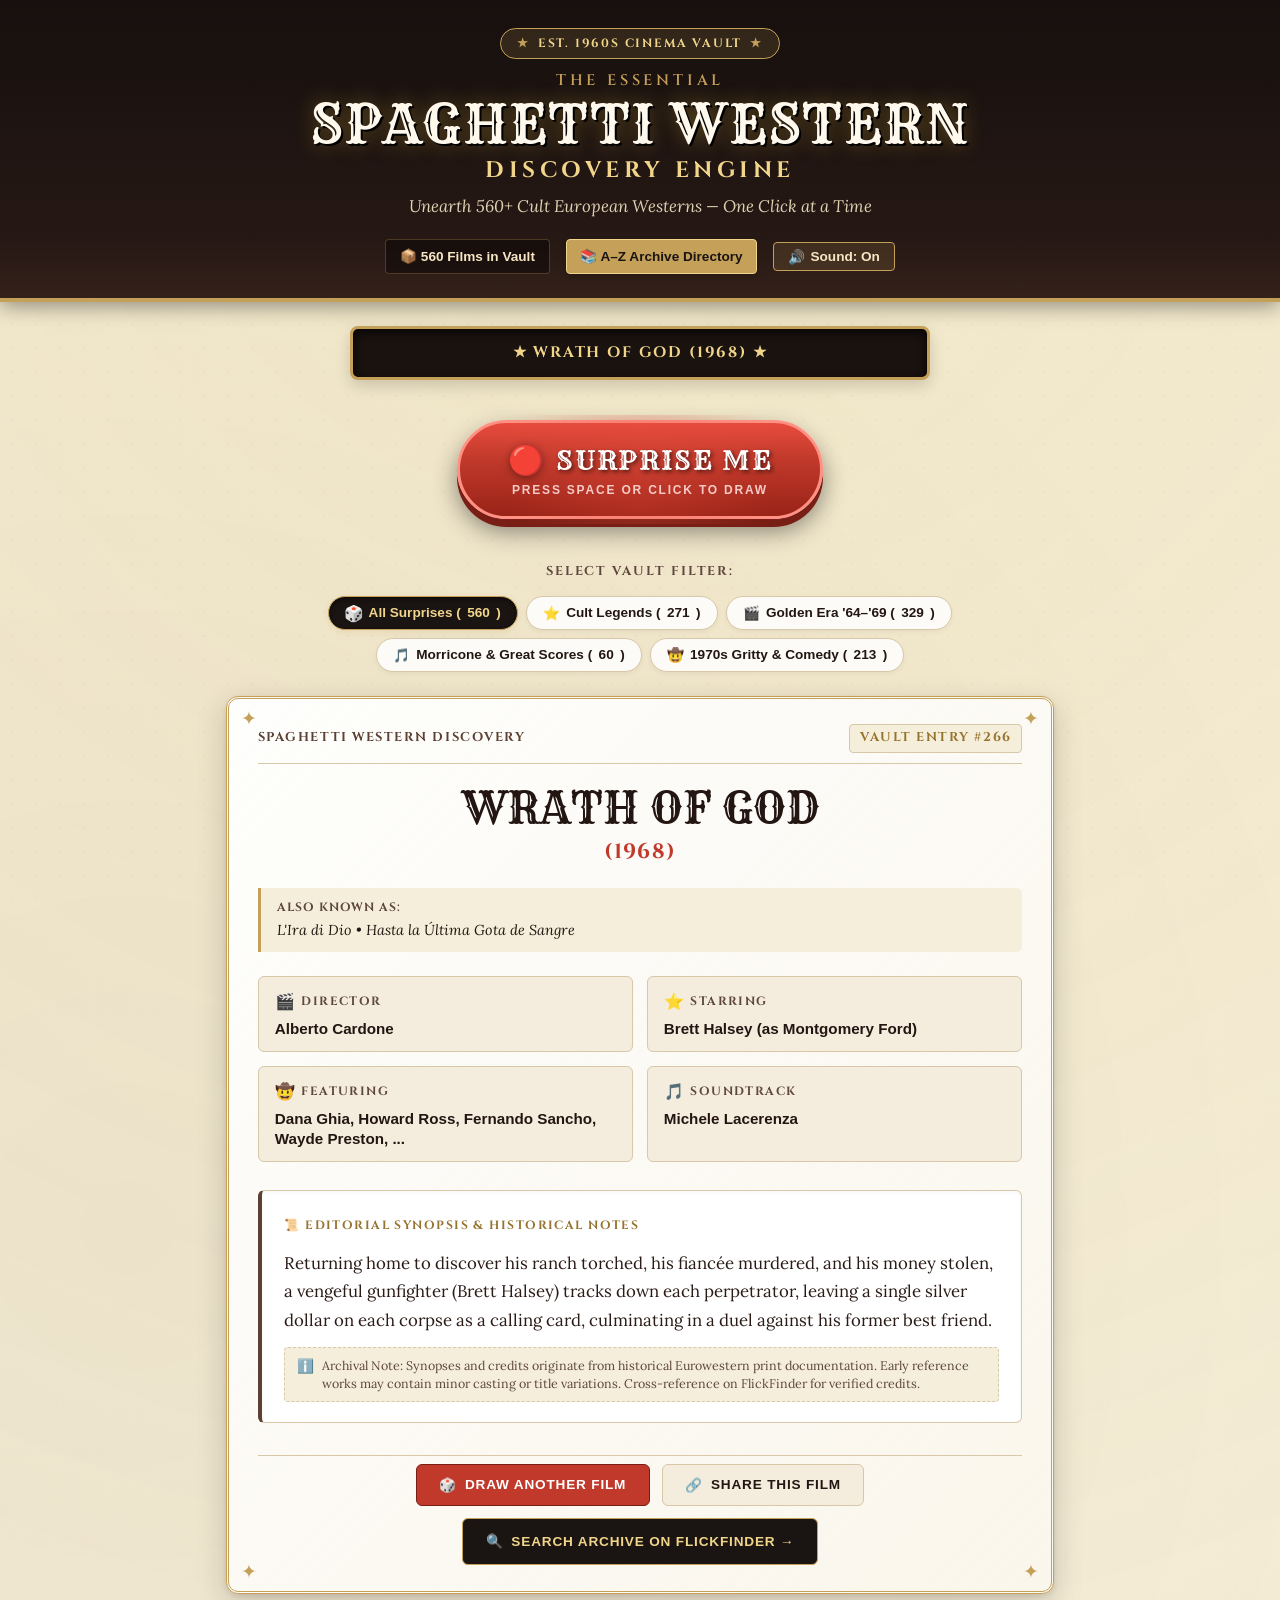
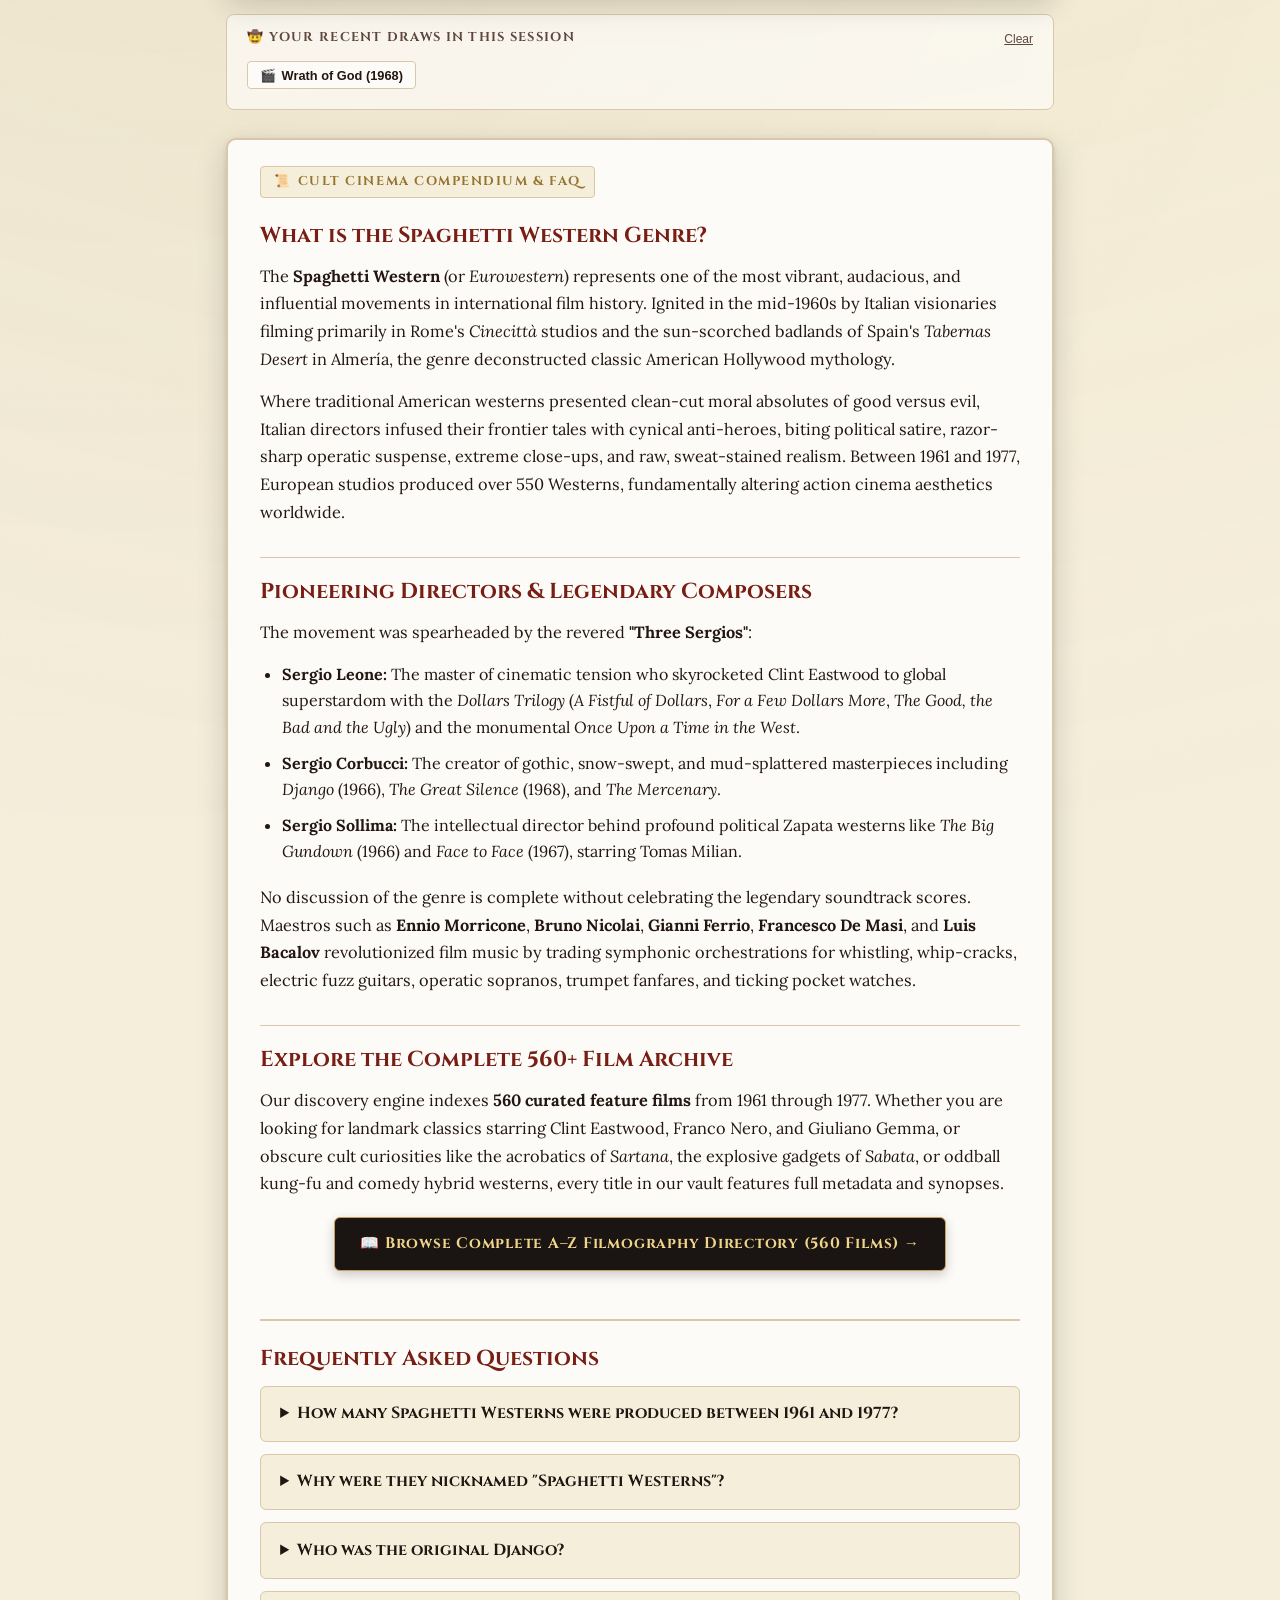
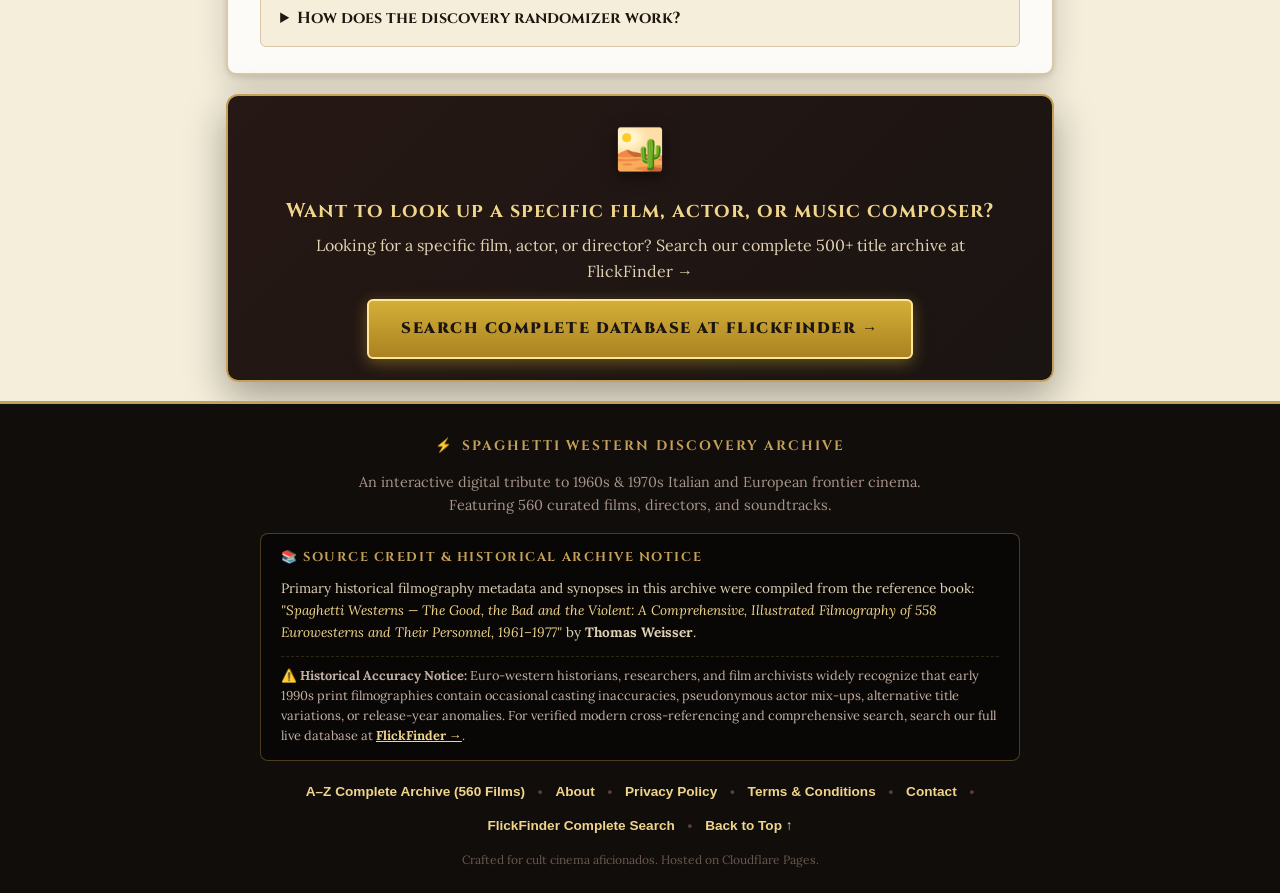
==== commit a9256fa4: "fix(seo): resolve Movie schema validation, add 560 films to sitemap, compress images, fix H1 and OG " ====
--- a/index.html
+++ b/index.html
@@ -102,15 +102,8 @@
   }
   </script>
 
-  <!-- Dynamic Movie Schema Placeholder -->
-  <script type="application/ld+json" id="movie-schema">
-  {
-    "@context": "https://schema.org",
-    "@type": "Movie",
-    "name": "Spaghetti Western Discovery",
-    "description": "Random film discovery engine for 560+ Italian and European Spaghetti Westerns."
-  }
-  </script>
+  <!-- Dynamic Movie Schema Placeholder (populated on ?film= or user draw) -->
+  <script type="application/ld+json" id="movie-schema"></script>
   <link rel="icon" type="image/x-icon" href="/favicon.ico">
   <link rel="icon" type="image/png" sizes="32x32" href="/favicon-32x32.png">
   <link rel="icon" type="image/png" sizes="16x16" href="/favicon-16x16.png">
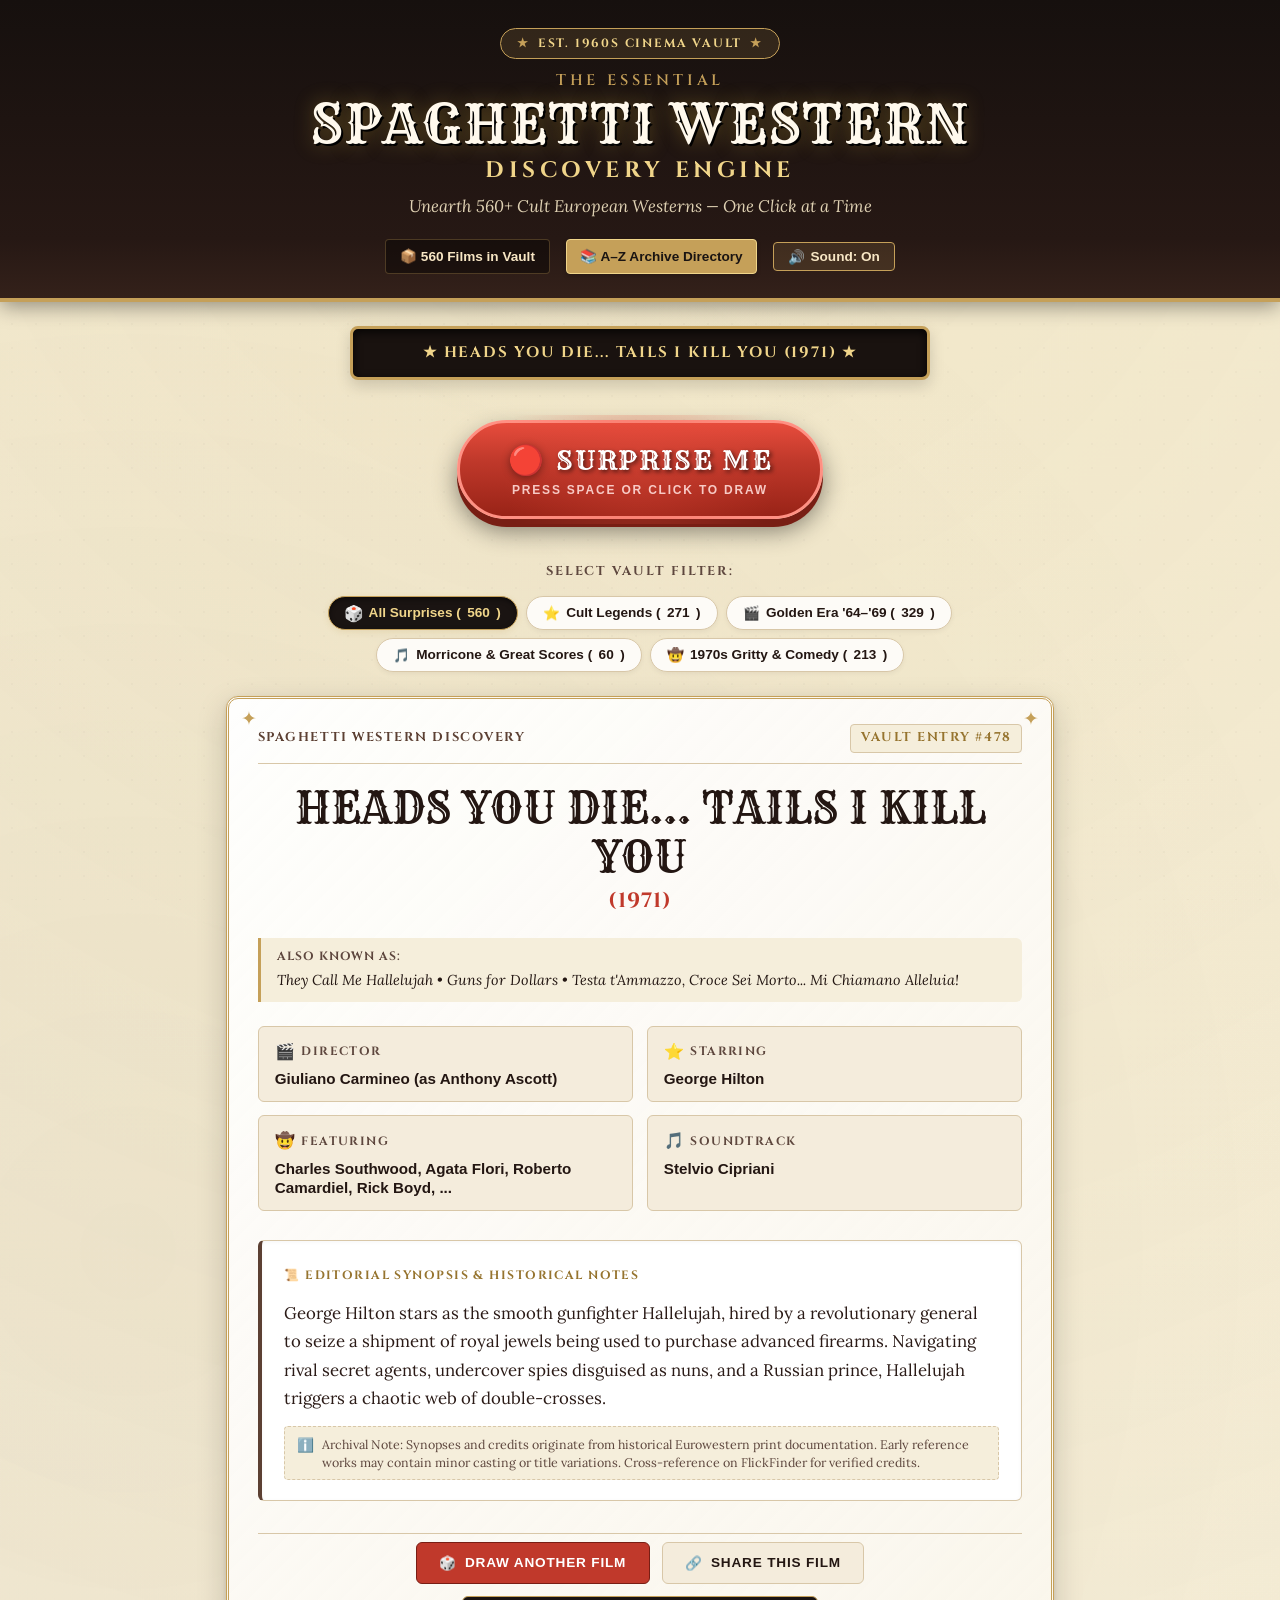
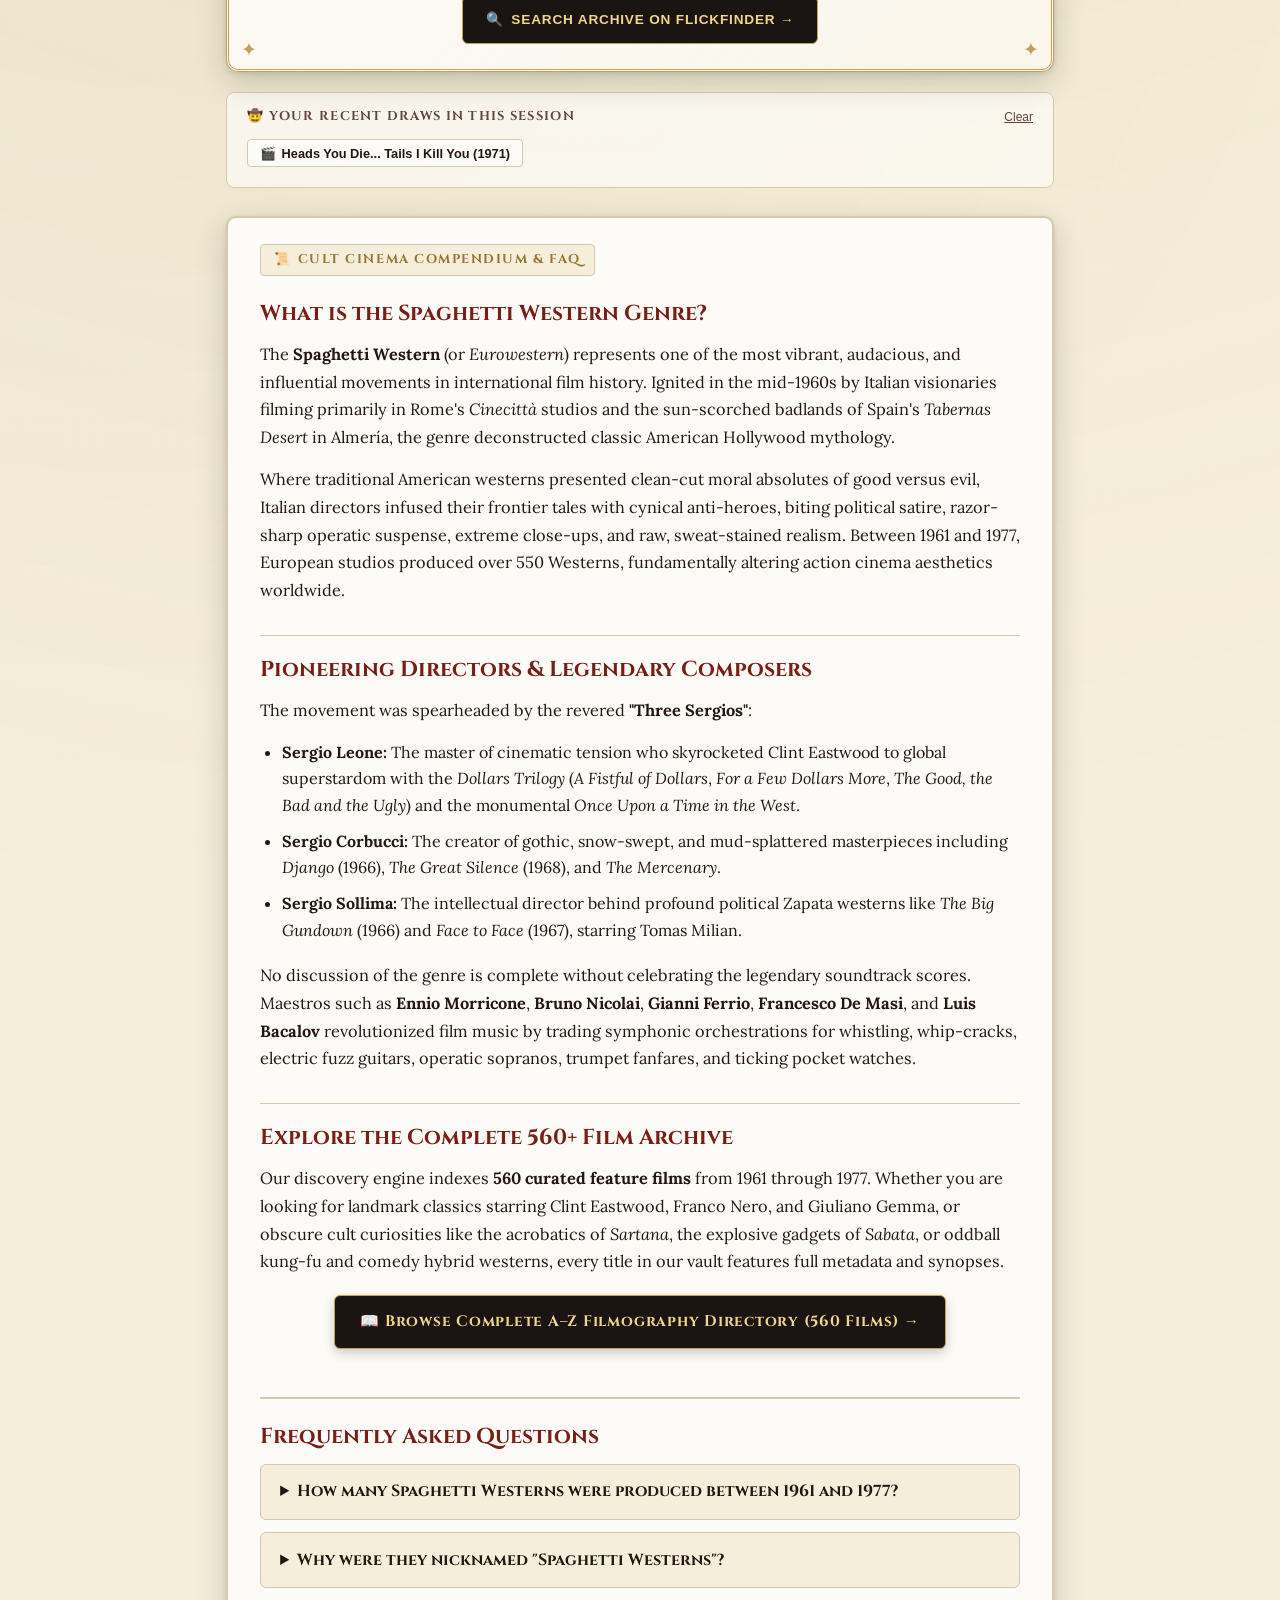
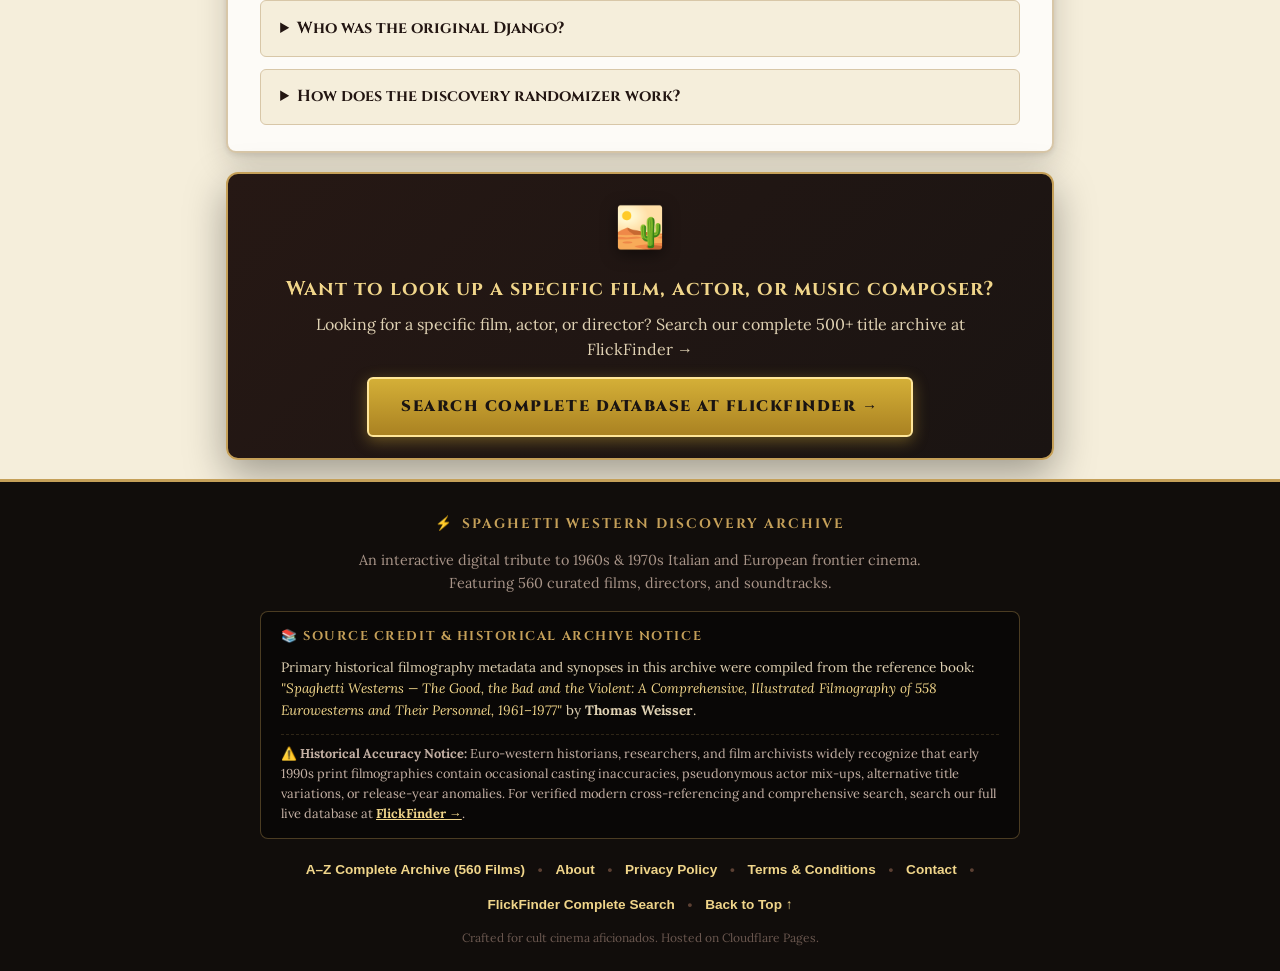
==== commit 12747ea6: "fix(mobile): resolve text run-off and overflow bugs on cellphone 9:16 screens" ====
--- a/index.html
+++ b/index.html
@@ -36,7 +36,7 @@
   <link rel="preconnect" href="https://fonts.gstatic.com" crossorigin>
   <link href="https://fonts.googleapis.com/css2?family=Cinzel:wght@600;700;900&family=Lora:ital,wght@0,400;0,600;1,400&family=Rye&display=swap" rel="stylesheet">
 
-  <link rel="stylesheet" href="style.css?v=2.2">
+  <link rel="stylesheet" href="style.css?v=2.3">
 
   <!-- Schema.org WebSite & WebApplication Structured Data -->
   <script type="application/ld+json">
--- a/style.css
+++ b/style.css
@@ -1467,36 +1467,95 @@
 }
 
 /* ==========================================================================
-   RESPONSIVE DESIGN (MOBILE OPTIMIZATIONS)
+   RESPONSIVE DESIGN (MOBILE OPTIMIZATIONS — CELLPHONE 9:16 SCREENS ONLY)
    ========================================================================== */
 @media (max-width: 680px) {
+  body {
+    overflow-wrap: break-word;
+    word-break: break-word;
+    -webkit-hyphens: auto;
+    hyphens: auto;
+  }
+
   .site-header {
     padding: 1.3rem 1rem 1.1rem;
   }
 
   .site-title .title-main {
     font-size: 1.9rem;
-  }
-
-  /* Point nr 3: Snug spacing between ticker HUD and Surprise Me button */
+    overflow-wrap: break-word;
+    word-break: break-word;
+    -webkit-hyphens: auto;
+    hyphens: auto;
+  }
+
+  /* Bug 1 Fix: Slot machine ticker text multi-line, smaller font, and hyphenation */
   .slot-machine-hud {
     margin: 0 auto 0.4rem;
+    padding: 0.4rem 0.6rem;
+  }
+
+  .hud-ticker-window {
+    height: auto;
+    min-height: 2.4rem;
+    padding: 0.2rem 0.3rem;
+  }
+
+  .ticker-content {
+    font-size: 0.8rem;
+    letter-spacing: 0.04em;
+    white-space: normal;
+    text-align: center;
+    line-height: 1.35;
+    overflow-wrap: break-word;
+    word-break: break-word;
+    -webkit-hyphens: auto;
+    hyphens: auto;
   }
 
   /* Centerpiece button stage */
   .button-stage {
     margin: 0.4rem 0 0.4rem;
-  }
-
+    width: 100%;
+    display: flex;
+    justify-content: center;
+  }
+
+  /* Bug 4 Fix: Main button padding, subtext sizing/wrapping and glow containment */
   .btn-surprise-me {
-    padding: 1rem 2rem;
-    min-width: 260px;
+    padding: 0.85rem 1rem;
+    min-width: 0;
     width: 100%;
     max-width: 320px;
+    overflow: hidden;
+  }
+
+  .btn-inner {
+    gap: 0.5rem;
+  }
+
+  .btn-icon {
+    font-size: 1.5rem;
+  }
+
+  .btn-glow {
+    top: 0;
+    left: 0;
+    right: 0;
+    bottom: 0;
   }
 
   .btn-text {
-    font-size: 1.4rem;
+    font-size: 1.25rem;
+  }
+
+  .btn-subtext {
+    font-size: 0.7rem;
+    letter-spacing: 0.08em;
+    white-space: normal;
+    overflow-wrap: break-word;
+    -webkit-hyphens: auto;
+    hyphens: auto;
   }
 
   /* Point nr 4: Snug spacing between Surprise Me button and filter section */
@@ -1508,8 +1567,46 @@
     margin-bottom: 0.5rem;
   }
 
+  .filter-pill {
+    max-width: 100%;
+    overflow-wrap: break-word;
+    word-break: break-word;
+  }
+
   .western-card {
-    padding: 1.5rem 1.2rem;
+    padding: 1.5rem 1.1rem;
+  }
+
+  /* Card header bar wrap & text scaling */
+  .card-header-bar {
+    flex-wrap: wrap;
+    gap: 0.4rem;
+  }
+
+  .card-tag {
+    font-size: 0.72rem;
+    letter-spacing: 0.08em;
+  }
+
+  .card-film-number {
+    font-size: 0.72rem;
+  }
+
+  /* Bug 2 Fix: Film title scaling, word-breaking & hyphenation */
+  .film-title {
+    font-size: clamp(1.4rem, 6vw, 1.85rem);
+    overflow-wrap: break-word;
+    word-break: break-word;
+    -webkit-hyphens: auto;
+    hyphens: auto;
+    line-height: 1.2;
+  }
+
+  .alt-titles-text {
+    overflow-wrap: break-word;
+    word-break: break-word;
+    -webkit-hyphens: auto;
+    hyphens: auto;
   }
 
   .personnel-grid {
@@ -1517,12 +1614,21 @@
     gap: 0.6rem;
   }
 
+  .personnel-name {
+    overflow-wrap: break-word;
+    word-break: break-word;
+  }
+
   .card-actions {
     flex-direction: column;
   }
 
   .btn-card-action {
     width: 100%;
+    white-space: normal;
+    text-align: center;
+    overflow-wrap: break-word;
+    word-break: break-word;
   }
 
   /* Point nr 2: Snug spacing between FAQ container and FlickFinder banner */
@@ -1531,6 +1637,22 @@
     margin-top: 1.2rem;
   }
 
+  /* Bug 6 Fix: Editorial archive CTA button full width, smaller font & wrapping */
+  .editorial-archive-btn {
+    display: flex;
+    width: 100%;
+    justify-content: center;
+    text-align: center;
+    padding: 0.85rem 1rem;
+    font-size: 0.82rem;
+    letter-spacing: 0.03em;
+    line-height: 1.4;
+    white-space: normal;
+    overflow-wrap: break-word;
+    -webkit-hyphens: auto;
+    hyphens: auto;
+  }
+
   .faq-container {
     margin-top: 1.2rem;
     padding-top: 1.2rem;
@@ -1548,6 +1670,99 @@
     width: 100%;
     padding: 0.9rem 1.2rem;
     font-size: 0.85rem;
-  }
-}
-
+    white-space: normal;
+    line-height: 1.35;
+    overflow-wrap: break-word;
+    -webkit-hyphens: auto;
+    hyphens: auto;
+  }
+
+  /* Bug 5 Fix: Toast notification full width safe bounds & hyphenation */
+  .toast-notification {
+    width: calc(100% - 2rem);
+    max-width: 360px;
+    left: 50%;
+    padding: 0.75rem 1rem;
+    font-size: 0.85rem;
+    box-sizing: border-box;
+  }
+
+  .toast-message {
+    overflow-wrap: break-word;
+    word-break: break-word;
+    -webkit-hyphens: auto;
+    hyphens: auto;
+    text-align: center;
+  }
+
+  /* Archive Page mobile optimizations */
+  .archive-card-title {
+    overflow-wrap: break-word;
+    word-break: break-word;
+    -webkit-hyphens: auto;
+    hyphens: auto;
+  }
+
+  /* Bug 3 Fix: Policy/Legal pages responsive layout & URL breaking */
+  .policy-container {
+    padding: 1.25rem 1rem !important;
+    margin: 1.25rem auto !important;
+    overflow-wrap: break-word;
+    word-break: break-word;
+    -webkit-hyphens: auto;
+    hyphens: auto;
+  }
+
+  .policy-title {
+    font-size: 1.7rem !important;
+    overflow-wrap: break-word;
+    word-break: break-word;
+    -webkit-hyphens: auto;
+    hyphens: auto;
+  }
+
+  .policy-container h2 {
+    font-size: 1.15rem !important;
+    overflow-wrap: break-word;
+    word-break: break-word;
+  }
+
+  .policy-container p,
+  .policy-container li,
+  .policy-container a,
+  .policy-container code {
+    overflow-wrap: anywhere !important;
+    word-break: break-word !important;
+    -webkit-hyphens: auto;
+    hyphens: auto;
+  }
+
+  .contact-card {
+    padding: 1rem 0.85rem !important;
+  }
+
+  .contact-item {
+    font-size: 0.95rem !important;
+    flex-wrap: wrap;
+    gap: 0.5rem;
+  }
+
+  .contact-card a {
+    overflow-wrap: anywhere !important;
+    word-break: break-all !important;
+  }
+
+  .back-btn,
+  .policy-container .back-btn {
+    width: 100% !important;
+    justify-content: center !important;
+    text-align: center !important;
+    font-size: 0.82rem !important;
+    padding: 0.6rem 0.8rem !important;
+    white-space: normal !important;
+    overflow-wrap: break-word;
+    -webkit-hyphens: auto;
+    hyphens: auto;
+  }
+}
+
